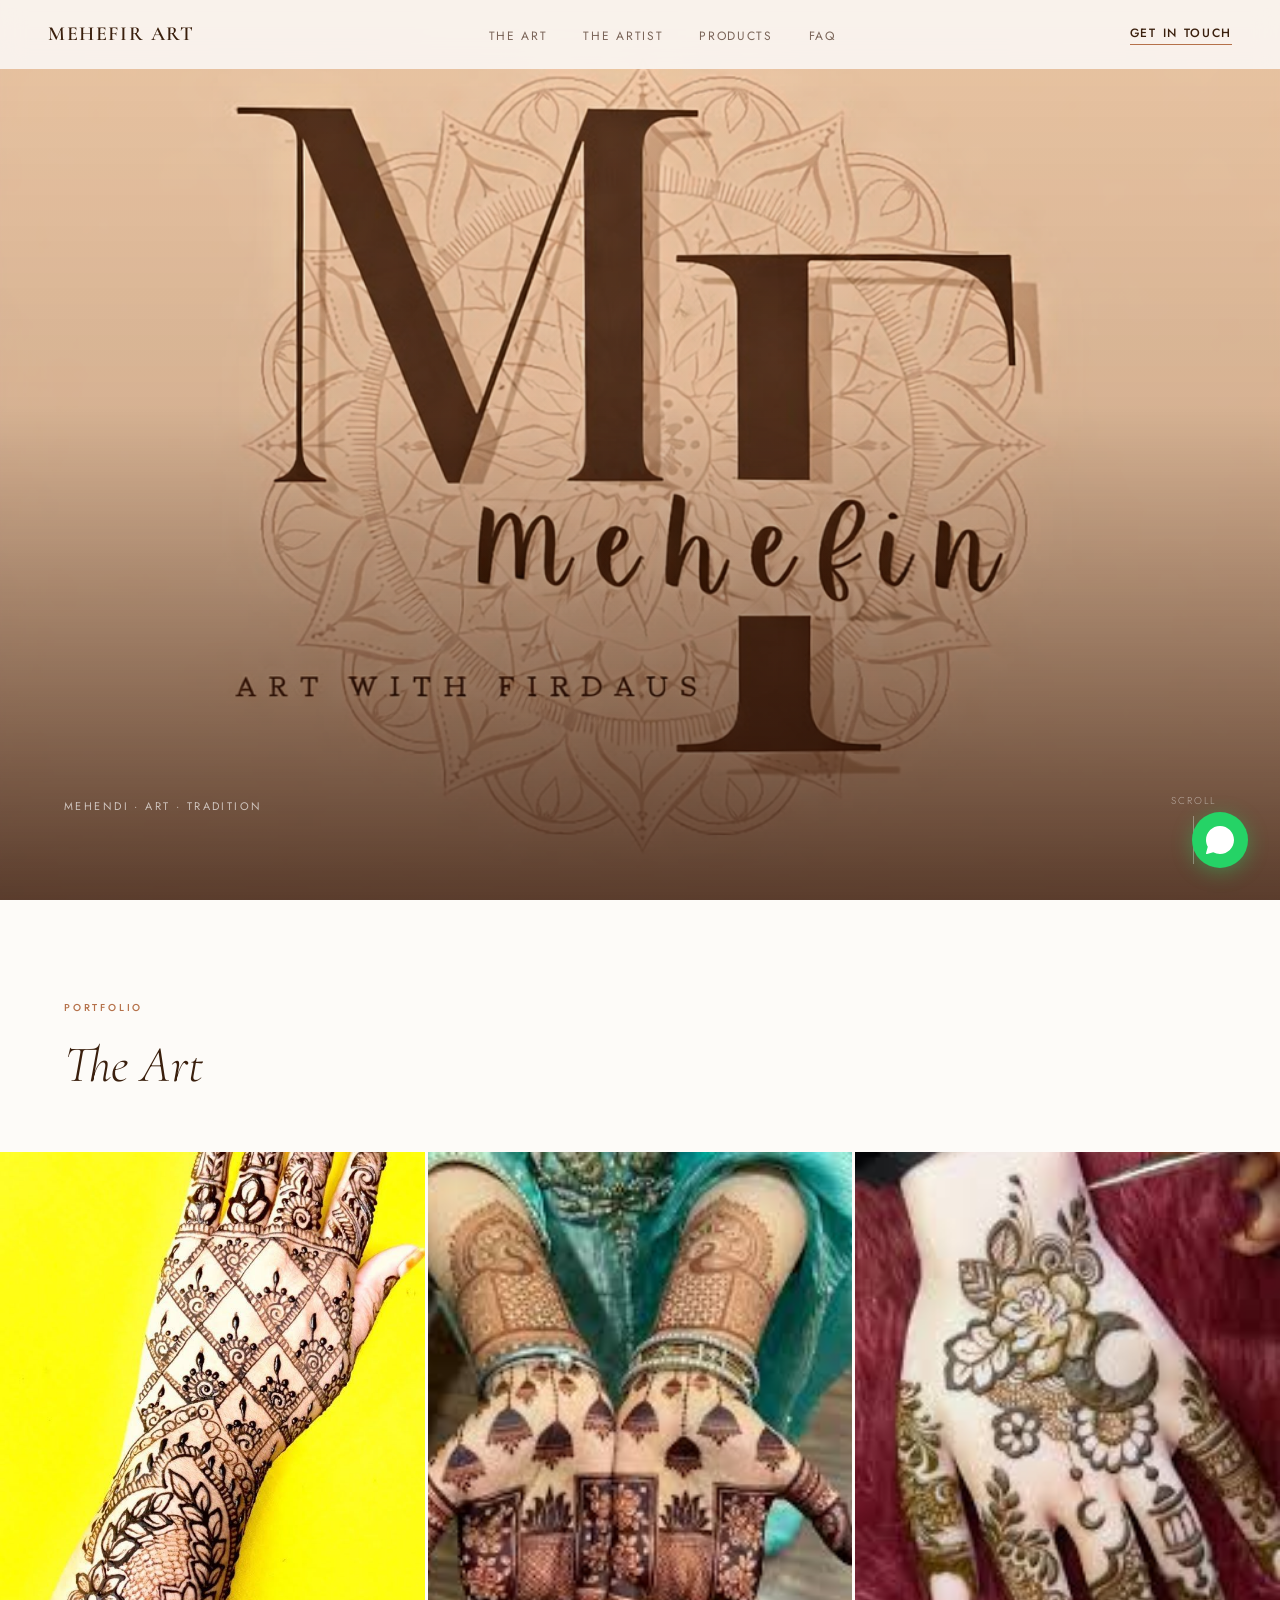
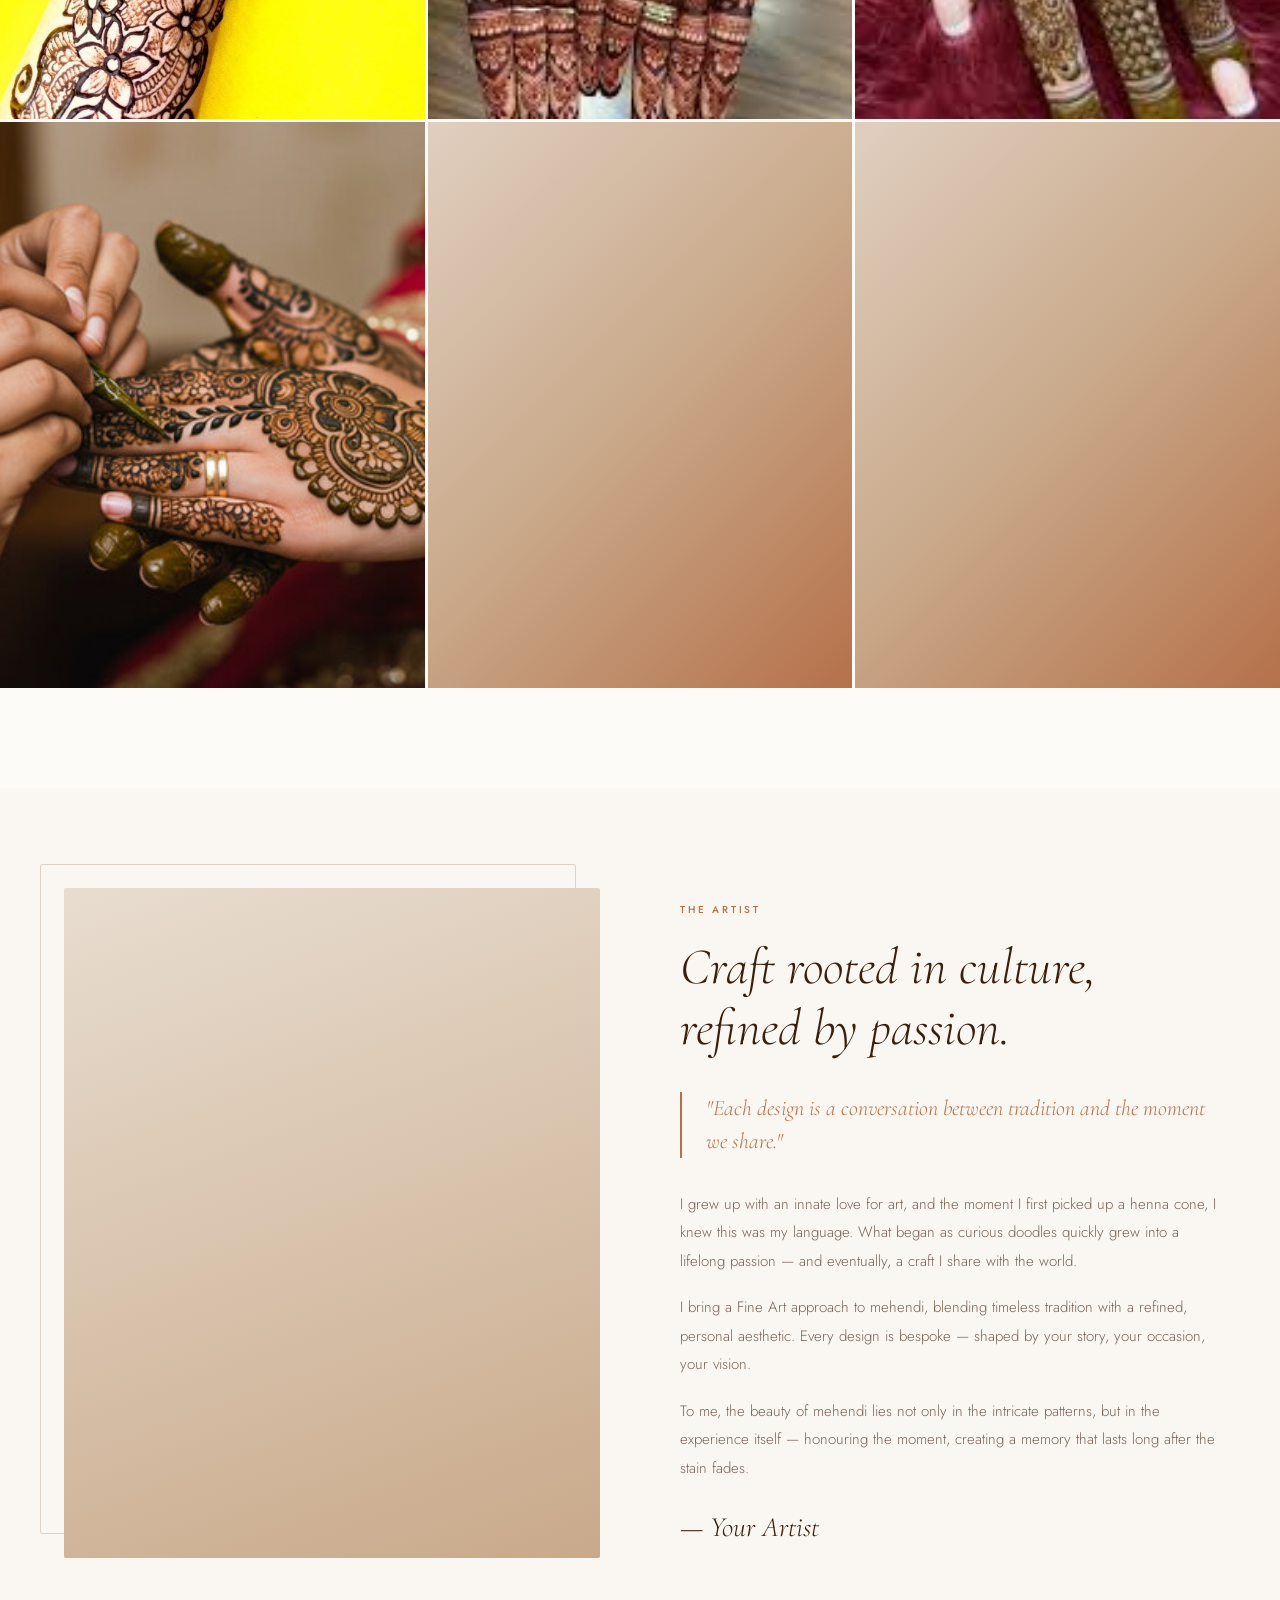
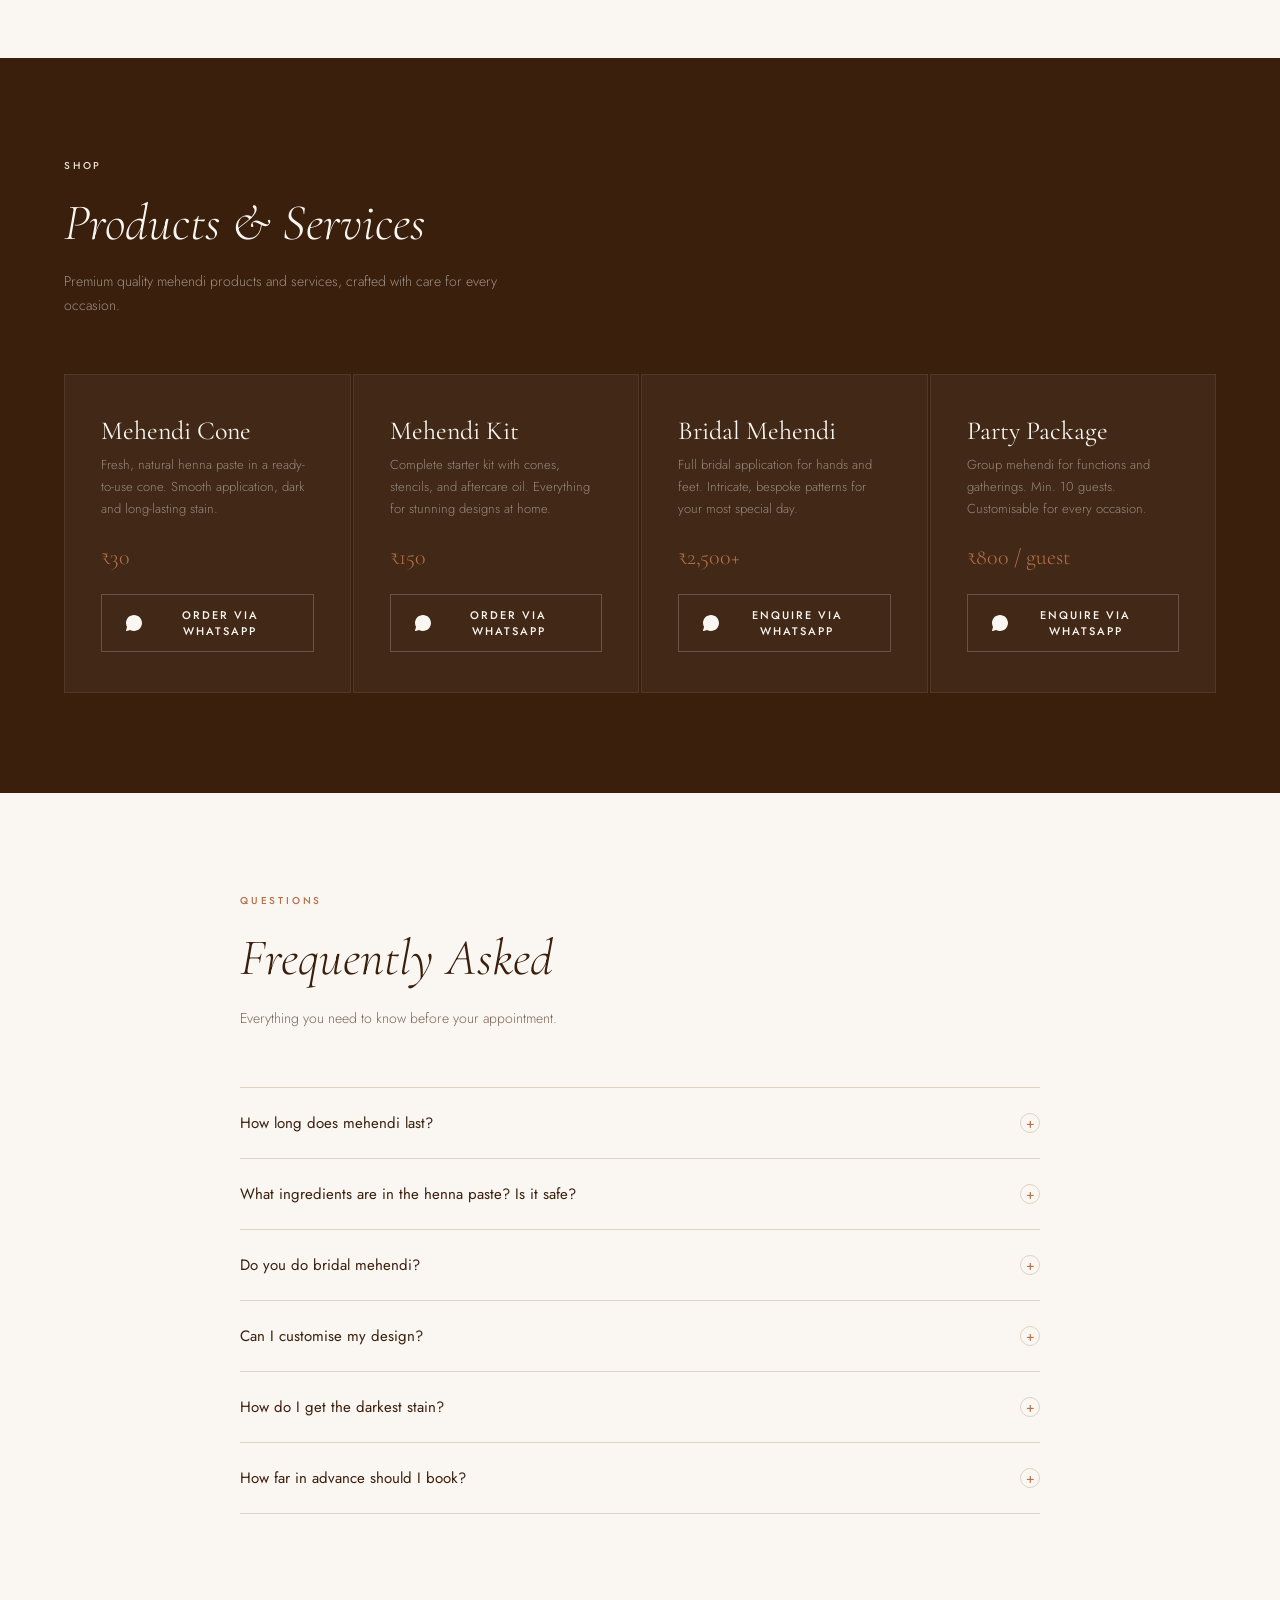
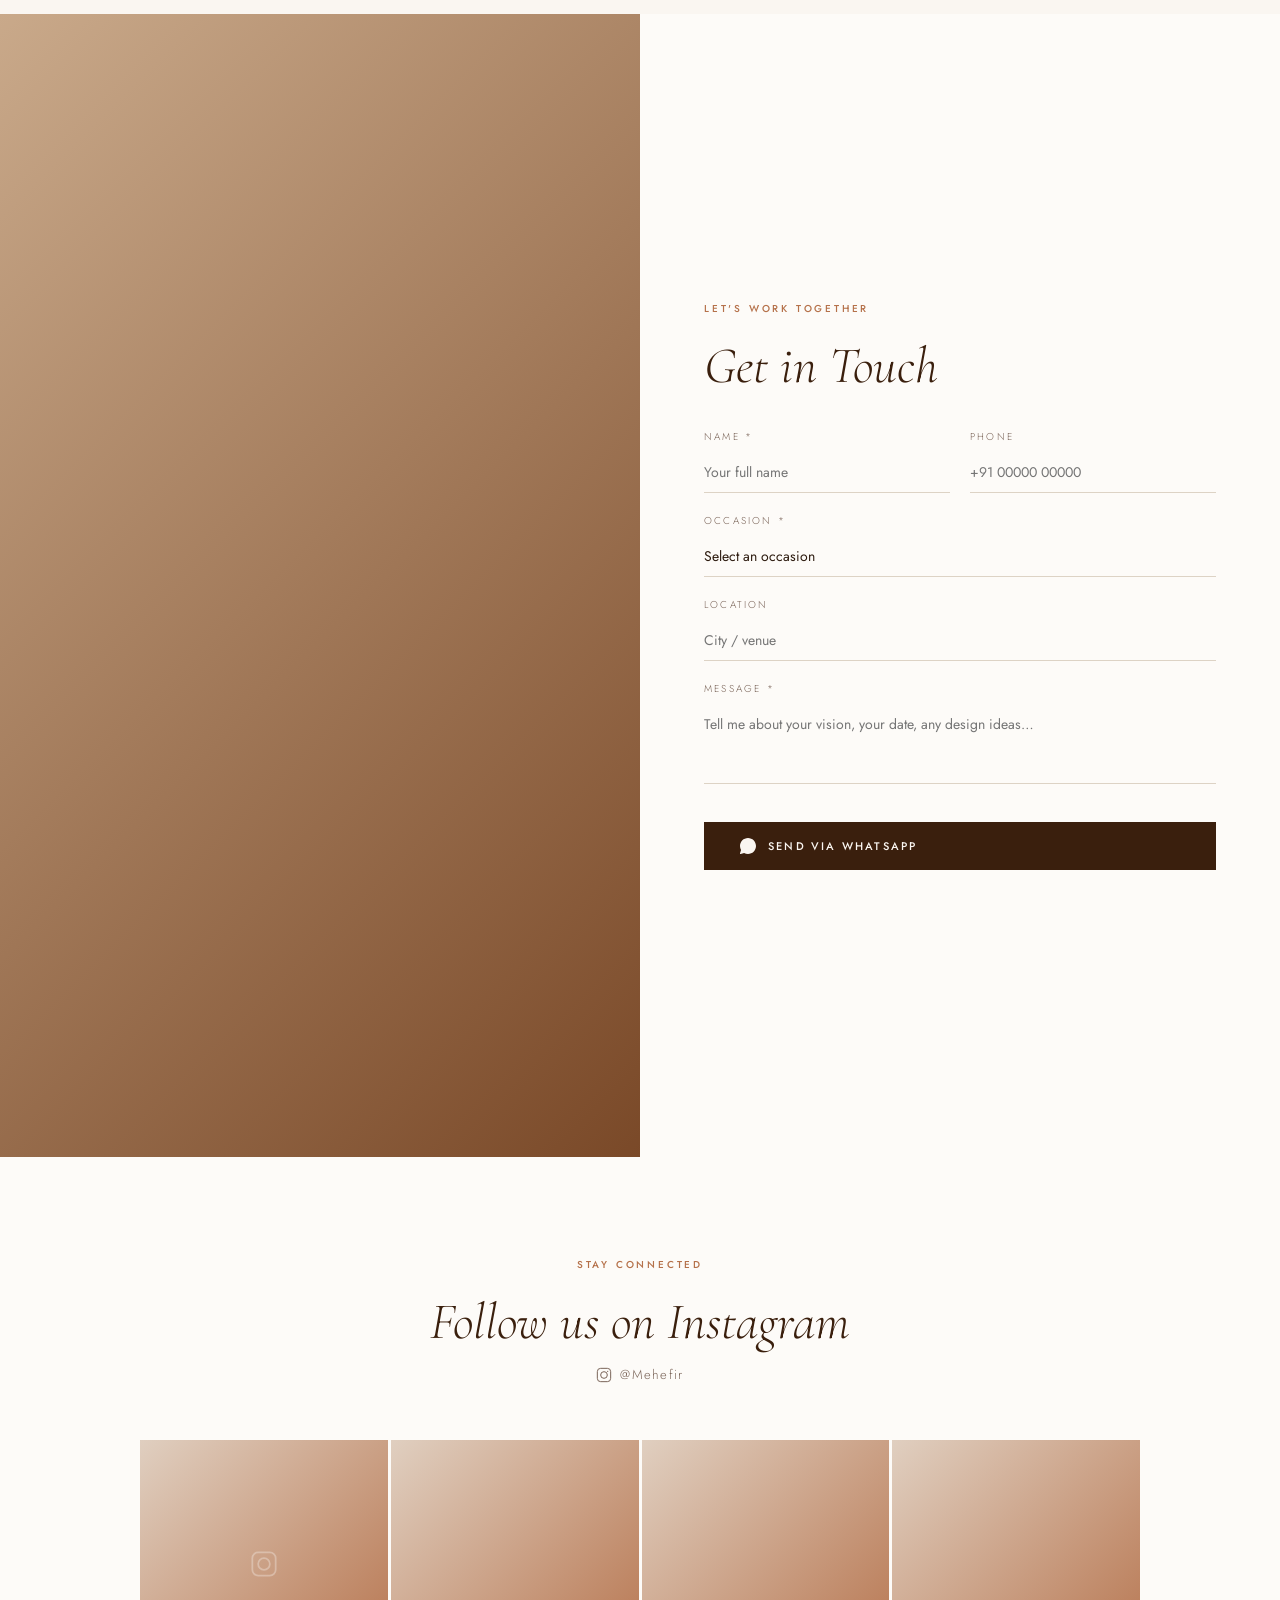
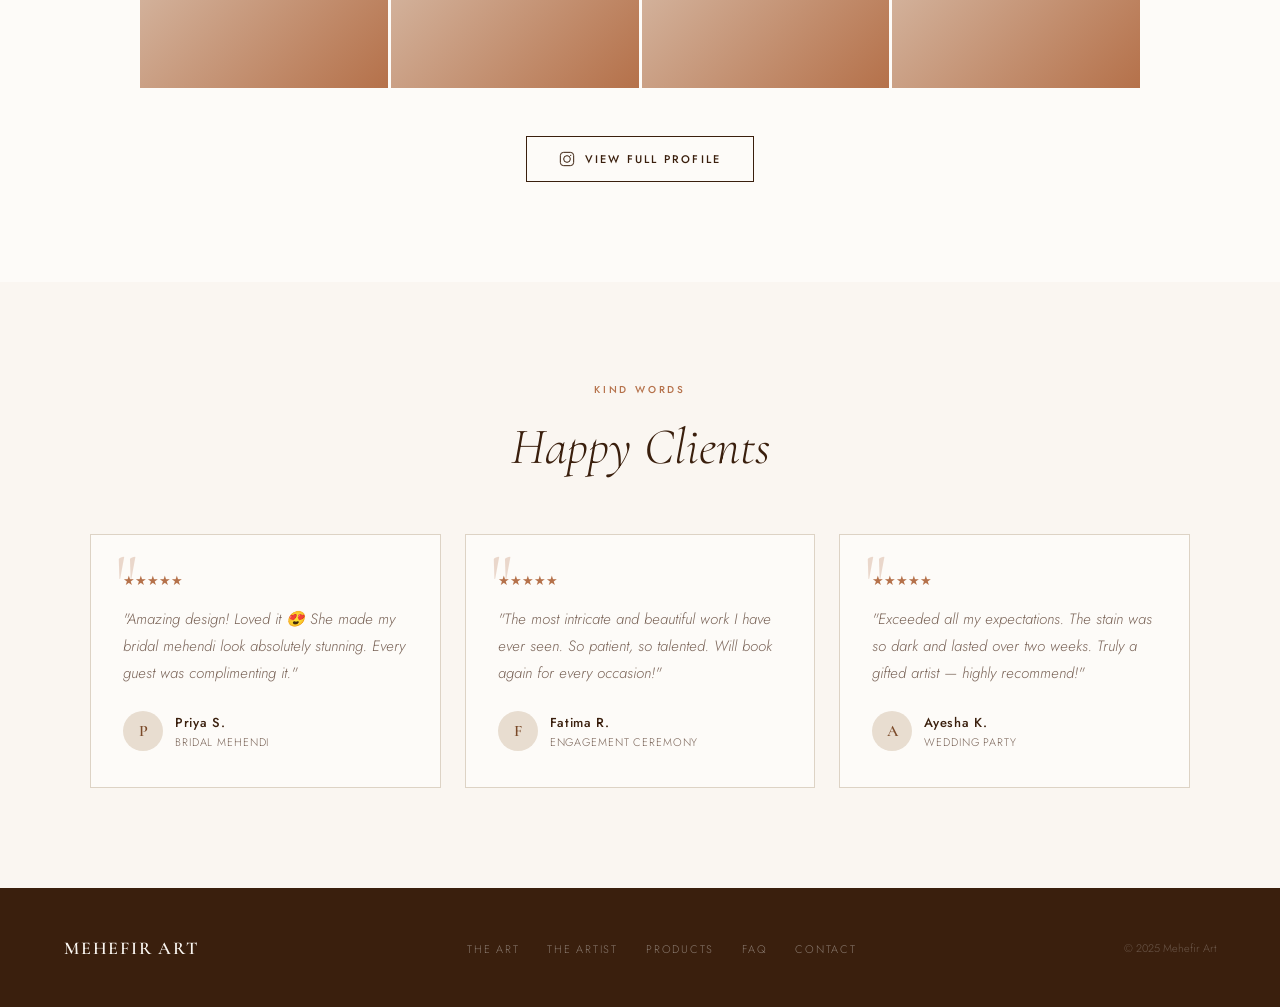
==== index.html @ a5f5c16b "Add files via upload" ====
<!DOCTYPE html>
<html lang="en">
<head>
<meta charset="UTF-8">
<meta name="viewport" content="width=device-width, initial-scale=1.0">
<title>Mehefir Art</title>

<link href="https://fonts.googleapis.com/css2?family=Cormorant+Garamond:ital,wght@0,300;0,400;0,600;1,300;1,400&family=Jost:wght@300;400;500&display=swap" rel="stylesheet">

<style>
:root {
  --cream: #faf6f1;
  --warm-white: #fdfbf8;
  --sand: #e8ddd0;
  --terracotta: #b5714a;
  --deep-brown: #3a1f0d;
  --mid-brown: #7a4928;
  --text: #2c1a0e;
  --text-light: #7a6458;
  --border: #ddd3c5;
}

* { margin: 0; padding: 0; box-sizing: border-box; }
html { scroll-behavior: smooth; }

body {
  font-family: 'Jost', sans-serif;
  background: var(--cream);
  color: var(--text);
  font-weight: 300;
}

/* ── NAV ── */
nav {
  position: fixed;
  top: 0; left: 0; right: 0;
  z-index: 100;
  display: flex;
  align-items: center;
  justify-content: space-between;
  padding: 22px 48px;
  background: rgba(250,246,241,0.92);
  backdrop-filter: blur(12px);
  border-bottom: 1px solid transparent;
  transition: border-color 0.3s, padding 0.3s;
}
nav.scrolled { border-bottom-color: var(--border); padding: 16px 48px; }

.nav-logo {
  font-family: 'Cormorant Garamond', serif;
  font-size: 20px; font-weight: 600;
  letter-spacing: 0.08em; text-transform: uppercase;
  color: var(--deep-brown); text-decoration: none;
}

.nav-links { display: flex; gap: 36px; list-style: none; }
.nav-links a {
  font-size: 12px; font-weight: 400; letter-spacing: 0.14em;
  text-transform: uppercase; color: var(--text-light);
  text-decoration: none; transition: color 0.2s;
}
.nav-links a:hover { color: var(--terracotta); }

.nav-cta {
  font-size: 12px; font-weight: 500; letter-spacing: 0.14em;
  text-transform: uppercase; color: var(--deep-brown);
  text-decoration: none; border-bottom: 1px solid var(--terracotta);
  padding-bottom: 2px; transition: color 0.2s;
}
.nav-cta:hover { color: var(--terracotta); }

.hamburger {
  display: none; flex-direction: column; gap: 5px;
  cursor: pointer; background: none; border: none;
}
.hamburger span { width: 22px; height: 1px; background: var(--deep-brown); display: block; }

/* ── HERO ── */
.hero {
  height: 100vh; position: relative;
  display: flex; align-items: flex-end; overflow: hidden;
}
.hero-image {
  position: absolute; inset: 0;
  background: url('logo.png') center/cover no-repeat;
  transform: scale(1.05);
  animation: heroZoom 8s ease forwards;
}
@keyframes heroZoom {
  from { transform: scale(1.05); }
  to   { transform: scale(1); }
}
.hero-overlay {
  position: absolute; inset: 0;
  background: linear-gradient(to top, rgba(42,15,5,0.75) 0%, rgba(42,15,5,0.1) 55%, transparent 100%);
}
.hero-content {
  position: relative; z-index: 2;
  padding: 0 64px 72px;
  animation: fadeUp 1.2s 0.4s both;
}
@keyframes fadeUp {
  from { opacity: 0; transform: translateY(28px); }
  to   { opacity: 1; transform: translateY(0); }
}
.hero-content p {
  font-size: 11px; font-weight: 400; letter-spacing: 0.22em;
  text-transform: uppercase; color: rgba(255,255,255,0.65); margin-bottom: 14px;
}
.hero-content h1 {
  font-family: 'Cormorant Garamond', serif;
  font-size: clamp(42px, 6vw, 76px); font-weight: 300; font-style: italic;
  color: #fff; line-height: 1.1; max-width: 640px;
}
.hero-scroll {
  position: absolute; bottom: 36px; right: 64px; z-index: 2;
  display: flex; flex-direction: column; align-items: center; gap: 8px;
  color: rgba(255,255,255,0.5); font-size: 10px; letter-spacing: 0.2em; text-transform: uppercase;
}
.hero-scroll::after {
  content: ''; width: 1px; height: 48px;
  background: rgba(255,255,255,0.35);
  animation: scrollLine 2s ease-in-out infinite;
}
@keyframes scrollLine {
  0%,100% { opacity: 0.35; } 50% { opacity: 0.8; }
}

/* ── SECTION ── */
.section { padding: 100px 64px; }

.section-label {
  font-size: 10px; font-weight: 500; letter-spacing: 0.28em;
  text-transform: uppercase; color: var(--terracotta);
  display: block; margin-bottom: 20px;
}
.section-title {
  font-family: 'Cormorant Garamond', serif;
  font-size: clamp(32px, 4vw, 54px); font-weight: 300; font-style: italic;
  color: var(--deep-brown); line-height: 1.2;
}

/* ── GALLERY ── */
.gallery-section { background: var(--warm-white); padding: 100px 0; overflow: hidden; }
.gallery-header  { padding: 0 64px; margin-bottom: 56px; }

.gallery-grid {
  display: grid;
  grid-template-columns: repeat(3, 1fr);
  gap: 3px;
}
.gallery-item {
  overflow: hidden;
  aspect-ratio: 3/4;
  background: var(--sand);
  cursor: pointer;
}
.gallery-item img {
  width: 100%; height: 100%; object-fit: cover;
  transition: transform 0.7s ease; display: block;
}
.gallery-item:hover img { transform: scale(1.05); }

/* Placeholder */
.gallery-item .ph {
  width: 100%; height: 100%;
  background: linear-gradient(135deg, #e0cfc0 0%, #c9a98a 50%, #b5714a 100%);
  display: flex; align-items: center; justify-content: center;
}

/* ── ABOUT ── */
.about-wrap {
  display: grid; grid-template-columns: 1fr 1fr;
  gap: 80px; align-items: center;
  max-width: 1200px; margin: 0 auto;
}
.about-img { position: relative; }
.about-img::before {
  content: ''; position: absolute;
  top: -24px; left: -24px; right: 24px; bottom: 24px;
  border: 1px solid var(--border); border-radius: 2px;
}
.about-img img {
  width: 100%; aspect-ratio: 4/5; object-fit: cover;
  border-radius: 2px; display: block; position: relative; z-index: 1;
}
.about-img .ph-about {
  width: 100%; aspect-ratio: 4/5;
  background: linear-gradient(160deg, #e8ddd0 0%, #c9a98a 100%);
  border-radius: 2px; position: relative; z-index: 1;
}
.about-text blockquote {
  font-family: 'Cormorant Garamond', serif;
  font-size: 22px; font-weight: 300; font-style: italic;
  color: var(--terracotta); border-left: 2px solid var(--terracotta);
  padding-left: 24px; margin: 32px 0; line-height: 1.5;
}
.about-text p { font-size: 15px; line-height: 1.9; color: var(--text-light); margin-bottom: 18px; }
.about-sig { font-family: 'Cormorant Garamond', serif; font-size: 28px; font-style: italic; color: var(--deep-brown); margin-top: 28px; }

/* ── PRODUCTS ── */
.products-section { background: var(--deep-brown); padding: 100px 64px; }
.products-section .section-label { color: var(--sand); }
.products-intro { font-size: 14px; color: rgba(255,255,255,0.5); max-width: 480px; margin-top: 16px; line-height: 1.7; }

.products-grid {
  display: grid; grid-template-columns: repeat(auto-fit, minmax(240px, 1fr));
  gap: 2px; margin-top: 56px;
}
.product-card {
  background: rgba(255,255,255,0.04); border: 1px solid rgba(255,255,255,0.08);
  padding: 40px 36px; transition: background 0.3s;
}
.product-card:hover { background: rgba(255,255,255,0.09); }
.product-card h3 { font-family: 'Cormorant Garamond', serif; font-size: 26px; font-weight: 400; color: var(--cream); margin-bottom: 8px; }
.product-card .desc { font-size: 13px; color: rgba(255,255,255,0.45); line-height: 1.7; margin-bottom: 24px; }
.product-price { font-size: 22px; font-family: 'Cormorant Garamond', serif; color: var(--terracotta); margin-bottom: 24px; }

.btn-order {
  display: inline-flex; align-items: center; gap: 10px;
  background: none; border: 1px solid rgba(255,255,255,0.2);
  color: var(--cream); padding: 12px 24px;
  font-family: 'Jost', sans-serif; font-size: 11px; font-weight: 500;
  letter-spacing: 0.18em; text-transform: uppercase;
  cursor: pointer; transition: background 0.25s, border-color 0.25s;
}
.btn-order svg { width: 16px; flex-shrink: 0; }
.btn-order:hover { background: var(--terracotta); border-color: var(--terracotta); }

/* ── FAQ ── */
.faq-inner { max-width: 800px; margin: 0 auto; }
.faq-list  { margin-top: 56px; border-top: 1px solid var(--border); }
.faq-item  { border-bottom: 1px solid var(--border); }
.faq-question {
  width: 100%; background: none; border: none;
  display: flex; align-items: center; justify-content: space-between;
  padding: 24px 0; font-family: 'Jost', sans-serif; font-size: 15px;
  font-weight: 400; color: var(--deep-brown); cursor: pointer; text-align: left; gap: 16px;
}
.faq-icon {
  width: 20px; height: 20px; flex-shrink: 0;
  border: 1px solid var(--border); border-radius: 50%;
  display: flex; align-items: center; justify-content: center;
  font-size: 14px; color: var(--terracotta); transition: transform 0.3s, background 0.3s;
}
.faq-item.open .faq-icon { transform: rotate(45deg); background: var(--terracotta); border-color: var(--terracotta); color: white; }
.faq-answer { max-height: 0; overflow: hidden; transition: max-height 0.4s ease; }
.faq-answer p { font-size: 14px; line-height: 1.9; color: var(--text-light); padding-bottom: 24px; }

/* ── CONTACT ── */
.contact-section { display: grid; grid-template-columns: 1fr 1fr; min-height: 640px; }
.contact-img { position: relative; min-height: 400px; overflow: hidden; }
.contact-img img { width: 100%; height: 100%; object-fit: cover; display: block; }
.contact-img .ph-contact { position: absolute; inset: 0; background: linear-gradient(135deg, #c9a98a, #7a4928); }

.contact-form-wrap {
  background: var(--warm-white); padding: 80px 64px;
  display: flex; flex-direction: column; justify-content: center;
}

.form-group { margin-bottom: 20px; }
.form-group label { display: block; font-size: 10px; letter-spacing: 0.22em; text-transform: uppercase; color: var(--text-light); margin-bottom: 8px; }
.form-group input,
.form-group textarea,
.form-group select {
  width: 100%; background: none; border: none;
  border-bottom: 1px solid var(--border); padding: 10px 0;
  font-family: 'Jost', sans-serif; font-size: 14px; color: var(--text);
  outline: none; transition: border-color 0.2s; appearance: none;
}
.form-group input:focus,
.form-group textarea:focus,
.form-group select:focus { border-bottom-color: var(--terracotta); }
.form-group textarea { resize: none; height: 80px; }
.form-row { display: grid; grid-template-columns: 1fr 1fr; gap: 20px; }

.btn-send {
  display: inline-flex; align-items: center; gap: 12px;
  background: var(--deep-brown); color: var(--cream); border: none;
  padding: 16px 36px; font-family: 'Jost', sans-serif;
  font-size: 11px; font-weight: 500; letter-spacing: 0.2em; text-transform: uppercase;
  cursor: pointer; margin-top: 12px; transition: background 0.25s;
}
.btn-send:hover { background: var(--terracotta); }
.btn-send svg { width: 16px; }

/* ── FOOTER ── */
footer {
  background: var(--deep-brown); padding: 48px 64px;
  display: flex; align-items: center; justify-content: space-between;
}
.footer-logo { font-family: 'Cormorant Garamond', serif; font-size: 18px; font-weight: 600; letter-spacing: 0.1em; text-transform: uppercase; color: var(--cream); }
.footer-links { display: flex; gap: 28px; list-style: none; }
.footer-links a { font-size: 11px; letter-spacing: 0.16em; text-transform: uppercase; color: rgba(255,255,255,0.4); text-decoration: none; transition: color 0.2s; }
.footer-links a:hover { color: var(--sand); }
.footer-copy { font-size: 11px; color: rgba(255,255,255,0.25); }

/* ── RESPONSIVE ── */
@media (max-width: 900px) {
  nav { padding: 18px 24px; }
  nav.scrolled { padding: 14px 24px; }
  .nav-links, .nav-cta { display: none; }
  .hamburger { display: flex; }

  .section { padding: 72px 24px; }
  .hero-content { padding: 0 24px 56px; }
  .hero-scroll { right: 24px; }

  .gallery-header { padding: 0 24px; }
  .gallery-grid { grid-template-columns: 1fr 1fr; }

  .about-wrap { grid-template-columns: 1fr; gap: 40px; }
  .about-img::before { display: none; }

  .products-section { padding: 72px 24px; }
  .products-grid { grid-template-columns: 1fr; gap: 12px; }

  .contact-section { grid-template-columns: 1fr; }
  .contact-img { min-height: 300px; }
  .contact-form-wrap { padding: 56px 24px; }
  .form-row { grid-template-columns: 1fr; }

  footer { flex-direction: column; gap: 24px; padding: 40px 24px; text-align: center; }
  .footer-links { flex-wrap: wrap; justify-content: center; }

  .instagram-grid { grid-template-columns: repeat(2, 1fr); }
  .testimonials-grid { grid-template-columns: 1fr; }
}

/* ── INSTAGRAM ── */
.instagram-section {
  padding: 100px 64px;
  background: var(--warm-white);
  text-align: center;
}
.instagram-section .section-title { margin-bottom: 12px; }
.instagram-handle {
  display: inline-flex; align-items: center; gap: 8px;
  font-size: 13px; letter-spacing: 0.1em; color: var(--text-light);
  text-decoration: none; margin-bottom: 56px;
  transition: color 0.2s;
}
.instagram-handle:hover { color: var(--terracotta); }
.instagram-handle svg { width: 16px; }

.instagram-grid {
  display: grid;
  grid-template-columns: repeat(4, 1fr);
  gap: 3px;
  max-width: 1000px;
  margin: 0 auto 48px;
}
.instagram-item {
  aspect-ratio: 1/1;
  background: var(--sand);
  overflow: hidden;
  position: relative;
}
.instagram-item .ph-insta {
  width: 100%; height: 100%;
  background: linear-gradient(135deg, #e0cfc0, #b5714a);
  display: flex; align-items: center; justify-content: center;
}
.instagram-item .ph-insta svg { width: 28px; opacity: 0.3; }
.instagram-item img {
  width: 100%; height: 100%; object-fit: cover; display: block;
  transition: transform 0.5s ease;
}
.instagram-item:hover img { transform: scale(1.06); }
.instagram-item .insta-overlay {
  position: absolute; inset: 0;
  background: rgba(42,15,5,0.45);
  display: flex; align-items: center; justify-content: center;
  opacity: 0; transition: opacity 0.3s;
}
.instagram-item:hover .insta-overlay { opacity: 1; }
.instagram-item .insta-overlay svg { width: 28px; color: white; }

.btn-instagram {
  display: inline-flex; align-items: center; gap: 10px;
  border: 1px solid var(--deep-brown); color: var(--deep-brown);
  padding: 14px 32px; background: none;
  font-family: 'Jost', sans-serif; font-size: 11px; font-weight: 500;
  letter-spacing: 0.2em; text-transform: uppercase;
  text-decoration: none; transition: background 0.25s, color 0.25s;
  cursor: pointer;
}
.btn-instagram:hover { background: var(--deep-brown); color: var(--cream); }
.btn-instagram svg { width: 16px; }

/* ── TESTIMONIALS ── */
.testimonials-section {
  padding: 100px 64px;
  background: var(--cream);
  text-align: center;
}
.testimonials-grid {
  display: grid;
  grid-template-columns: repeat(3, 1fr);
  gap: 24px;
  max-width: 1100px;
  margin: 56px auto 0;
  text-align: left;
}
.testimonial-card {
  background: var(--warm-white);
  border: 1px solid var(--border);
  padding: 36px 32px;
  position: relative;
}
.testimonial-card::before {
  content: '"';
  font-family: 'Cormorant Garamond', serif;
  font-size: 80px; font-weight: 300;
  color: var(--terracotta); opacity: 0.25;
  position: absolute; top: 8px; left: 24px;
  line-height: 1;
}
.testimonial-stars {
  display: flex; gap: 4px; margin-bottom: 16px;
  color: var(--terracotta); font-size: 13px;
}
.testimonial-card p {
  font-size: 15px; line-height: 1.8;
  color: var(--text-light); margin-bottom: 24px;
  font-style: italic;
}
.testimonial-author {
  display: flex; align-items: center; gap: 12px;
}
.author-avatar {
  width: 40px; height: 40px; border-radius: 50%;
  background: var(--sand); overflow: hidden; flex-shrink: 0;
  display: flex; align-items: center; justify-content: center;
  font-family: 'Cormorant Garamond', serif;
  font-size: 16px; color: var(--mid-brown); font-weight: 600;
}
.author-name {
  font-size: 13px; font-weight: 500; color: var(--deep-brown);
  letter-spacing: 0.05em;
}
.author-event {
  font-size: 11px; color: var(--text-light);
  letter-spacing: 0.08em; text-transform: uppercase; margin-top: 2px;
}

/* ── WHATSAPP FLOAT ── */
.whatsapp-float {
  position: fixed;
  bottom: 32px; right: 32px;
  z-index: 999;
  width: 56px; height: 56px;
  background: #25D366;
  border-radius: 50%;
  display: flex; align-items: center; justify-content: center;
  box-shadow: 0 4px 20px rgba(37,211,102,0.4);
  text-decoration: none;
  transition: transform 0.25s, box-shadow 0.25s;
  animation: waPulse 2.5s ease-in-out infinite;
}
.whatsapp-float:hover {
  transform: scale(1.1);
  box-shadow: 0 6px 28px rgba(37,211,102,0.55);
}
.whatsapp-float svg { width: 28px; color: white; }
@keyframes waPulse {
  0%,100% { box-shadow: 0 4px 20px rgba(37,211,102,0.4); }
  50%      { box-shadow: 0 4px 32px rgba(37,211,102,0.65); }
}
</style>
</head>
<body>

<!-- NAV -->
<nav id="mainNav">
  <a href="#" class="nav-logo">Mehefir Art</a>
  <ul class="nav-links">
    <li><a href="#gallery">The Art</a></li>
    <li><a href="#about">The Artist</a></li>
    <li><a href="#products">Products</a></li>
    <li><a href="#faq">FAQ</a></li>
  </ul>
  <a href="#contact" class="nav-cta">Get in Touch</a>
  <button class="hamburger" onclick="toggleMenu()" aria-label="Menu">
    <span></span><span></span><span></span>
  </button>
</nav>

<!-- HERO -->
<section class="hero">
  <div class="hero-image"></div>
  <div class="hero-overlay"></div>
  <div class="hero-content">
    <p>Mehendi · Art · Tradition</p>
  </div>
  <div class="hero-scroll">Scroll</div>
</section>

<!-- GALLERY -->
<section id="gallery" class="gallery-section">
  <div class="gallery-header">
    <span class="section-label">Portfolio</span>
    <h2 class="section-title">The Art</h2>
  </div>
  <div class="gallery-grid">
    <div class="gallery-item"><img src="mehendi1.jpg" alt="Mehendi 1" onerror="this.outerHTML='<div class=ph></div>'"></div>
    <div class="gallery-item"><img src="mehendi2.jpg" alt="Mehendi 2" onerror="this.outerHTML='<div class=ph></div>'"></div>
    <div class="gallery-item"><img src="mehendi3.jpg" alt="Mehendi 3" onerror="this.outerHTML='<div class=ph></div>'"></div>
    <div class="gallery-item"><img src="mehendi4.jpg" alt="Mehendi 4" onerror="this.outerHTML='<div class=ph></div>'"></div>
    <div class="gallery-item"><img src="mehendi5.jpg" alt="Mehendi 5" onerror="this.outerHTML='<div class=ph></div>'"></div>
    <div class="gallery-item"><img src="mehendi6.jpg" alt="Mehendi 6" onerror="this.outerHTML='<div class=ph></div>'"></div>
  </div>
</section>

<!-- ABOUT -->
<section id="about" class="section">
  <div class="about-wrap">
    <div class="about-img">
      <img src="artist.jpg" alt="The Artist" onerror="this.style.display='none';this.nextElementSibling.style.display='block'">
      <div class="ph-about" style="display:none"></div>
    </div>
    <div class="about-text">
      <span class="section-label">The Artist</span>
      <h2 class="section-title">Craft rooted in culture,<br>refined by passion.</h2>
      <blockquote>"Each design is a conversation between tradition and the moment we share."</blockquote>
      <p>I grew up with an innate love for art, and the moment I first picked up a henna cone, I knew this was my language. What began as curious doodles quickly grew into a lifelong passion — and eventually, a craft I share with the world.</p>
      <p>I bring a Fine Art approach to mehendi, blending timeless tradition with a refined, personal aesthetic. Every design is bespoke — shaped by your story, your occasion, your vision.</p>
      <p>To me, the beauty of mehendi lies not only in the intricate patterns, but in the experience itself — honouring the moment, creating a memory that lasts long after the stain fades.</p>
      <div class="about-sig">— Your Artist</div>
    </div>
  </div>
</section>

<!-- PRODUCTS -->
<section id="products" class="products-section">
  <span class="section-label">Shop</span>
  <h2 class="section-title" style="color:var(--cream)">Products &amp; Services</h2>
  <p class="products-intro">Premium quality mehendi products and services, crafted with care for every occasion.</p>

  <div class="products-grid">
    <div class="product-card">
      <h3>Mehendi Cone</h3>
      <p class="desc">Fresh, natural henna paste in a ready-to-use cone. Smooth application, dark and long-lasting stain.</p>
      <div class="product-price">₹30</div>
      <button class="btn-order" onclick="order('Mehendi Cone – ₹30')">
        <svg viewBox="0 0 24 24" fill="currentColor"><path d="M17.472 14.382c-.297-.149-1.758-.867-2.03-.967-.273-.099-.471-.148-.67.15-.197.297-.767.966-.94 1.164-.173.199-.347.223-.644.075-.297-.15-1.255-.463-2.39-1.475-.883-.788-1.48-1.761-1.653-2.059-.173-.297-.018-.458.13-.606.134-.133.298-.347.446-.52.149-.174.198-.298.298-.497.099-.198.05-.371-.025-.52-.075-.149-.669-1.612-.916-2.207-.242-.579-.487-.5-.669-.51-.173-.008-.371-.01-.57-.01-.198 0-.52.074-.792.372-.272.297-1.04 1.016-1.04 2.479 0 1.462 1.065 2.875 1.213 3.074.149.198 2.096 3.2 5.077 4.487.709.306 1.262.489 1.694.625.712.227 1.36.195 1.871.118.571-.085 1.758-.719 2.006-1.413.248-.694.248-1.289.173-1.413-.074-.124-.272-.198-.57-.347z"/><path d="M12 0C5.373 0 0 5.373 0 12c0 2.127.559 4.117 1.532 5.852L.057 23.057a.75.75 0 00.916.916l5.205-1.475A11.944 11.944 0 0012 24c6.627 0 12-5.373 12-12S18.627 0 12 0z"/></svg>
        Order via WhatsApp
      </button>
    </div>
    <div class="product-card">
      <h3>Mehendi Kit</h3>
      <p class="desc">Complete starter kit with cones, stencils, and aftercare oil. Everything for stunning designs at home.</p>
      <div class="product-price">₹150</div>
      <button class="btn-order" onclick="order('Mehendi Kit – ₹150')">
        <svg viewBox="0 0 24 24" fill="currentColor"><path d="M17.472 14.382c-.297-.149-1.758-.867-2.03-.967-.273-.099-.471-.148-.67.15-.197.297-.767.966-.94 1.164-.173.199-.347.223-.644.075-.297-.15-1.255-.463-2.39-1.475-.883-.788-1.48-1.761-1.653-2.059-.173-.297-.018-.458.13-.606.134-.133.298-.347.446-.52.149-.174.198-.298.298-.497.099-.198.05-.371-.025-.52-.075-.149-.669-1.612-.916-2.207-.242-.579-.487-.5-.669-.51-.173-.008-.371-.01-.57-.01-.198 0-.52.074-.792.372-.272.297-1.04 1.016-1.04 2.479 0 1.462 1.065 2.875 1.213 3.074.149.198 2.096 3.2 5.077 4.487.709.306 1.262.489 1.694.625.712.227 1.36.195 1.871.118.571-.085 1.758-.719 2.006-1.413.248-.694.248-1.289.173-1.413-.074-.124-.272-.198-.57-.347z"/><path d="M12 0C5.373 0 0 5.373 0 12c0 2.127.559 4.117 1.532 5.852L.057 23.057a.75.75 0 00.916.916l5.205-1.475A11.944 11.944 0 0012 24c6.627 0 12-5.373 12-12S18.627 0 12 0z"/></svg>
        Order via WhatsApp
      </button>
    </div>
    <div class="product-card">
      <h3>Bridal Mehendi</h3>
      <p class="desc">Full bridal application for hands and feet. Intricate, bespoke patterns for your most special day.</p>
      <div class="product-price">₹2,500+</div>
      <button class="btn-order" onclick="order('Bridal Mehendi Service')">
        <svg viewBox="0 0 24 24" fill="currentColor"><path d="M17.472 14.382c-.297-.149-1.758-.867-2.03-.967-.273-.099-.471-.148-.67.15-.197.297-.767.966-.94 1.164-.173.199-.347.223-.644.075-.297-.15-1.255-.463-2.39-1.475-.883-.788-1.48-1.761-1.653-2.059-.173-.297-.018-.458.13-.606.134-.133.298-.347.446-.52.149-.174.198-.298.298-.497.099-.198.05-.371-.025-.52-.075-.149-.669-1.612-.916-2.207-.242-.579-.487-.5-.669-.51-.173-.008-.371-.01-.57-.01-.198 0-.52.074-.792.372-.272.297-1.04 1.016-1.04 2.479 0 1.462 1.065 2.875 1.213 3.074.149.198 2.096 3.2 5.077 4.487.709.306 1.262.489 1.694.625.712.227 1.36.195 1.871.118.571-.085 1.758-.719 2.006-1.413.248-.694.248-1.289.173-1.413-.074-.124-.272-.198-.57-.347z"/><path d="M12 0C5.373 0 0 5.373 0 12c0 2.127.559 4.117 1.532 5.852L.057 23.057a.75.75 0 00.916.916l5.205-1.475A11.944 11.944 0 0012 24c6.627 0 12-5.373 12-12S18.627 0 12 0z"/></svg>
        Enquire via WhatsApp
      </button>
    </div>
    <div class="product-card">
      <h3>Party Package</h3>
      <p class="desc">Group mehendi for functions and gatherings. Min. 10 guests. Customisable for every occasion.</p>
      <div class="product-price">₹800 / guest</div>
      <button class="btn-order" onclick="order('Party Mehendi Package')">
        <svg viewBox="0 0 24 24" fill="currentColor"><path d="M17.472 14.382c-.297-.149-1.758-.867-2.03-.967-.273-.099-.471-.148-.67.15-.197.297-.767.966-.94 1.164-.173.199-.347.223-.644.075-.297-.15-1.255-.463-2.39-1.475-.883-.788-1.48-1.761-1.653-2.059-.173-.297-.018-.458.13-.606.134-.133.298-.347.446-.52.149-.174.198-.298.298-.497.099-.198.05-.371-.025-.52-.075-.149-.669-1.612-.916-2.207-.242-.579-.487-.5-.669-.51-.173-.008-.371-.01-.57-.01-.198 0-.52.074-.792.372-.272.297-1.04 1.016-1.04 2.479 0 1.462 1.065 2.875 1.213 3.074.149.198 2.096 3.2 5.077 4.487.709.306 1.262.489 1.694.625.712.227 1.36.195 1.871.118.571-.085 1.758-.719 2.006-1.413.248-.694.248-1.289.173-1.413-.074-.124-.272-.198-.57-.347z"/><path d="M12 0C5.373 0 0 5.373 0 12c0 2.127.559 4.117 1.532 5.852L.057 23.057a.75.75 0 00.916.916l5.205-1.475A11.944 11.944 0 0012 24c6.627 0 12-5.373 12-12S18.627 0 12 0z"/></svg>
        Enquire via WhatsApp
      </button>
    </div>
  </div>
</section>

<!-- FAQ -->
<section id="faq" class="section">
  <div class="faq-inner">
    <span class="section-label">Questions</span>
    <h2 class="section-title">Frequently Asked</h2>
    <p style="color:var(--text-light);font-size:14px;margin-top:16px;line-height:1.8">Everything you need to know before your appointment.</p>

    <div class="faq-list">
      <div class="faq-item">
        <button class="faq-question" onclick="toggleFaq(this)">
          How long does mehendi last?
          <span class="faq-icon">+</span>
        </button>
        <div class="faq-answer"><p>Mehendi typically lasts 5–14 days depending on your skin type, placement, and aftercare. Palms stain the darkest and last longest. Feet and arms may fade sooner.</p></div>
      </div>
      <div class="faq-item">
        <button class="faq-question" onclick="toggleFaq(this)">
          What ingredients are in the henna paste? Is it safe?
          <span class="faq-icon">+</span>
        </button>
        <div class="faq-answer"><p>We use 100% natural, organic henna powder mixed with high-quality essential oils such as eucalyptus or lavender. Our paste is completely free from harmful chemicals or PPD. Your skin's safety is our top priority.</p></div>
      </div>
      <div class="faq-item">
        <button class="faq-question" onclick="toggleFaq(this)">
          Do you do bridal mehendi?
          <span class="faq-icon">+</span>
        </button>
        <div class="faq-answer"><p>Yes — bridal mehendi is our speciality! A full application covering hands, arms, and feet takes 3–6 hours. We recommend scheduling 2–3 days before your ceremony so the stain reaches its richest colour by your big day.</p></div>
      </div>
      <div class="faq-item">
        <button class="faq-question" onclick="toggleFaq(this)">
          Can I customise my design?
          <span class="faq-icon">+</span>
        </button>
        <div class="faq-answer"><p>Absolutely. Every design is bespoke. We can incorporate your partner's name, meaningful motifs, or cultural symbols important to your family. Share your ideas and we'll craft something uniquely yours.</p></div>
      </div>
      <div class="faq-item">
        <button class="faq-question" onclick="toggleFaq(this)">
          How do I get the darkest stain?
          <span class="faq-icon">+</span>
        </button>
        <div class="faq-answer"><p>Keep the paste on for at least 6–8 hours (overnight is best). Once removed, avoid washing the area for 24 hours. Apply coconut oil regularly and keep the area warm — heat is the secret to a deep, rich stain.</p></div>
      </div>
      <div class="faq-item">
        <button class="faq-question" onclick="toggleFaq(this)">
          How far in advance should I book?
          <span class="faq-icon">+</span>
        </button>
        <div class="faq-answer"><p>For bridal bookings, we recommend enquiring at least 3–6 months in advance, especially during peak wedding season. For smaller occasions, 2–4 weeks notice is usually sufficient.</p></div>
      </div>
    </div>
  </div>
</section>

<!-- CONTACT -->
<section id="contact" class="contact-section">
  <div class="contact-img">
    <img src="mehendi3.jpg" alt="Mehendi Art" onerror="this.style.display='none'">
    <div class="ph-contact"></div>
  </div>
  <div class="contact-form-wrap">
    <span class="section-label">Let's Work Together</span>
    <h2 class="section-title" style="margin-bottom:32px">Get in Touch</h2>

    <div class="form-row">
      <div class="form-group">
        <label>Name *</label>
        <input type="text" id="c-name" placeholder="Your full name">
      </div>
      <div class="form-group">
        <label>Phone</label>
        <input type="tel" id="c-phone" placeholder="+91 00000 00000">
      </div>
    </div>
    <div class="form-group">
      <label>Occasion *</label>
      <select id="c-occasion">
        <option value="">Select an occasion</option>
        <option>Wedding – Bridal Only</option>
        <option>Wedding – Bridal + Party</option>
        <option>Engagement</option>
        <option>Baby Shower</option>
        <option>Festival / Eid</option>
        <option>Other Special Occasion</option>
      </select>
    </div>
    <div class="form-group">
      <label>Location</label>
      <input type="text" id="c-location" placeholder="City / venue">
    </div>
    <div class="form-group">
      <label>Message *</label>
      <textarea id="c-msg" placeholder="Tell me about your vision, your date, any design ideas…"></textarea>
    </div>

    <button class="btn-send" onclick="sendMsg()">
      <svg viewBox="0 0 24 24" fill="currentColor"><path d="M17.472 14.382c-.297-.149-1.758-.867-2.03-.967-.273-.099-.471-.148-.67.15-.197.297-.767.966-.94 1.164-.173.199-.347.223-.644.075-.297-.15-1.255-.463-2.39-1.475-.883-.788-1.48-1.761-1.653-2.059-.173-.297-.018-.458.13-.606.134-.133.298-.347.446-.52.149-.174.198-.298.298-.497.099-.198.05-.371-.025-.52-.075-.149-.669-1.612-.916-2.207-.242-.579-.487-.5-.669-.51-.173-.008-.371-.01-.57-.01-.198 0-.52.074-.792.372-.272.297-1.04 1.016-1.04 2.479 0 1.462 1.065 2.875 1.213 3.074.149.198 2.096 3.2 5.077 4.487.709.306 1.262.489 1.694.625.712.227 1.36.195 1.871.118.571-.085 1.758-.719 2.006-1.413.248-.694.248-1.289.173-1.413-.074-.124-.272-.198-.57-.347z"/><path d="M12 0C5.373 0 0 5.373 0 12c0 2.127.559 4.117 1.532 5.852L.057 23.057a.75.75 0 00.916.916l5.205-1.475A11.944 11.944 0 0012 24c6.627 0 12-5.373 12-12S18.627 0 12 0z"/></svg>
      Send via WhatsApp
    </button>
  </div>
</section>

<!-- INSTAGRAM -->
<section id="instagram" class="instagram-section">
  <span class="section-label">Stay Connected</span>
  <h2 class="section-title">Follow us on Instagram</h2>
  <a href="https://instagram.com/Mehefir" target="_blank" class="instagram-handle">
    <svg viewBox="0 0 24 24" fill="none" stroke="currentColor" stroke-width="1.5"><rect x="2" y="2" width="20" height="20" rx="5"/><circle cx="12" cy="12" r="5"/><circle cx="17.5" cy="6.5" r="1" fill="currentColor" stroke="none"/></svg>
    @Mehefir
  </a>

  <div class="instagram-grid">
    <a href="https://instagram.com/Mehefir" target="_blank" class="instagram-item">
      <img src="insta1.jpg" alt="Instagram post" onerror="this.outerHTML='<div class=ph-insta><svg viewBox=\'0 0 24 24\' fill=\'none\' stroke=\'white\' stroke-width=\'1.5\'><rect x=\'2\' y=\'2\' width=\'20\' height=\'20\' rx=\'5\'/><circle cx=\'12\' cy=\'12\' r=\'5\'/></svg></div>'">
      <div class="insta-overlay"><svg viewBox="0 0 24 24" fill="none" stroke="currentColor" stroke-width="1.5"><rect x="2" y="2" width="20" height="20" rx="5"/><circle cx="12" cy="12" r="5"/></svg></div>
    </a>
    <a href="https://instagram.com/Mehefir" target="_blank" class="instagram-item">
      <img src="insta2.jpg" alt="Instagram post" onerror="this.outerHTML='<div class=ph-insta></div>'">
      <div class="insta-overlay"><svg viewBox="0 0 24 24" fill="none" stroke="currentColor" stroke-width="1.5"><rect x="2" y="2" width="20" height="20" rx="5"/><circle cx="12" cy="12" r="5"/></svg></div>
    </a>
    <a href="https://instagram.com/Mehefir" target="_blank" class="instagram-item">
      <img src="insta3.jpg" alt="Instagram post" onerror="this.outerHTML='<div class=ph-insta></div>'">
      <div class="insta-overlay"><svg viewBox="0 0 24 24" fill="none" stroke="currentColor" stroke-width="1.5"><rect x="2" y="2" width="20" height="20" rx="5"/><circle cx="12" cy="12" r="5"/></svg></div>
    </a>
    <a href="https://instagram.com/Mehefir" target="_blank" class="instagram-item">
      <img src="insta4.jpg" alt="Instagram post" onerror="this.outerHTML='<div class=ph-insta></div>'">
      <div class="insta-overlay"><svg viewBox="0 0 24 24" fill="none" stroke="currentColor" stroke-width="1.5"><rect x="2" y="2" width="20" height="20" rx="5"/><circle cx="12" cy="12" r="5"/></svg></div>
    </a>
  </div>

  <a href="https://instagram.com/Mehefir" target="_blank" class="btn-instagram">
    <svg viewBox="0 0 24 24" fill="none" stroke="currentColor" stroke-width="1.5"><rect x="2" y="2" width="20" height="20" rx="5"/><circle cx="12" cy="12" r="5"/><circle cx="17.5" cy="6.5" r="1" fill="currentColor" stroke="none"/></svg>
    View Full Profile
  </a>
</section>

<!-- TESTIMONIALS -->
<section id="testimonials" class="testimonials-section">
  <span class="section-label">Kind Words</span>
  <h2 class="section-title">Happy Clients</h2>

  <div class="testimonials-grid">

    <div class="testimonial-card">
      <div class="testimonial-stars">★★★★★</div>
      <p>"Amazing design! Loved it 😍 She made my bridal mehendi look absolutely stunning. Every guest was complimenting it."</p>
      <div class="testimonial-author">
        <div class="author-avatar">P</div>
        <div>
          <div class="author-name">Priya S.</div>
          <div class="author-event">Bridal Mehendi</div>
        </div>
      </div>
    </div>

    <div class="testimonial-card">
      <div class="testimonial-stars">★★★★★</div>
      <p>"The most intricate and beautiful work I have ever seen. So patient, so talented. Will book again for every occasion!"</p>
      <div class="testimonial-author">
        <div class="author-avatar">F</div>
        <div>
          <div class="author-name">Fatima R.</div>
          <div class="author-event">Engagement Ceremony</div>
        </div>
      </div>
    </div>

    <div class="testimonial-card">
      <div class="testimonial-stars">★★★★★</div>
      <p>"Exceeded all my expectations. The stain was so dark and lasted over two weeks. Truly a gifted artist — highly recommend!"</p>
      <div class="testimonial-author">
        <div class="author-avatar">A</div>
        <div>
          <div class="author-name">Ayesha K.</div>
          <div class="author-event">Wedding Party</div>
        </div>
      </div>
    </div>

  </div>
</section>

<!-- FOOTER -->
<footer>
  <div class="footer-logo">Mehefir Art</div>
  <ul class="footer-links">
    <li><a href="#gallery">The Art</a></li>
    <li><a href="#about">The Artist</a></li>
    <li><a href="#products">Products</a></li>
    <li><a href="#faq">FAQ</a></li>
    <li><a href="#contact">Contact</a></li>
  </ul>
  <div class="footer-copy">© 2025 Mehefir Art</div>
</footer>

<script>
const WA = '9963152996'; // ← Replace with your WhatsApp number

function order(item) {
  window.open(`https://wa.me/${WA}?text=${encodeURIComponent('Hi! I would like to order: ' + item)}`, '_blank');
}

function sendMsg() {
  const name     = document.getElementById('c-name').value.trim();
  const phone    = document.getElementById('c-phone').value.trim();
  const occasion = document.getElementById('c-occasion').value;
  const location = document.getElementById('c-location').value.trim();
  const msg      = document.getElementById('c-msg').value.trim();
  if (!name || !msg) { alert('Please fill in your name and message.'); return; }
  const text = `*New Enquiry – Mehefir Art*\n\n*Name:* ${name}\n*Phone:* ${phone||'—'}\n*Occasion:* ${occasion||'—'}\n*Location:* ${location||'—'}\n\n*Message:*\n${msg}`;
  window.open(`https://wa.me/${WA}?text=${encodeURIComponent(text)}`, '_blank');
}

function toggleFaq(btn) {
  const item   = btn.parentElement;
  const answer = item.querySelector('.faq-answer');
  const open   = item.classList.contains('open');
  document.querySelectorAll('.faq-item.open').forEach(el => {
    el.classList.remove('open');
    el.querySelector('.faq-answer').style.maxHeight = '0';
  });
  if (!open) { item.classList.add('open'); answer.style.maxHeight = answer.scrollHeight + 'px'; }
}

// Sticky nav
window.addEventListener('scroll', () => {
  document.getElementById('mainNav').classList.toggle('scrolled', scrollY > 60);
});

// Mobile menu
function toggleMenu() {
  const ul  = document.querySelector('.nav-links');
  const cta = document.querySelector('.nav-cta');
  const vis = ul.style.display === 'flex';
  ul.style.cssText  = vis ? '' : 'display:flex;flex-direction:column;position:fixed;top:62px;left:0;right:0;background:var(--cream);padding:28px 24px;gap:22px;border-bottom:1px solid var(--border);z-index:99';
  cta.style.display = vis ? '' : 'none';
}
</script>

<!-- WHATSAPP FLOAT -->
<a href="https://wa.me/919963152996" class="whatsapp-float" target="_blank" aria-label="Chat on WhatsApp">
  <svg viewBox="0 0 24 24" fill="currentColor"><path d="M17.472 14.382c-.297-.149-1.758-.867-2.03-.967-.273-.099-.471-.148-.67.15-.197.297-.767.966-.94 1.164-.173.199-.347.223-.644.075-.297-.15-1.255-.463-2.39-1.475-.883-.788-1.48-1.761-1.653-2.059-.173-.297-.018-.458.13-.606.134-.133.298-.347.446-.52.149-.174.198-.298.298-.497.099-.198.05-.371-.025-.52-.075-.149-.669-1.612-.916-2.207-.242-.579-.487-.5-.669-.51-.173-.008-.371-.01-.57-.01-.198 0-.52.074-.792.372-.272.297-1.04 1.016-1.04 2.479 0 1.462 1.065 2.875 1.213 3.074.149.198 2.096 3.2 5.077 4.487.709.306 1.262.489 1.694.625.712.227 1.36.195 1.871.118.571-.085 1.758-.719 2.006-1.413.248-.694.248-1.289.173-1.413-.074-.124-.272-.198-.57-.347z"/><path d="M12 0C5.373 0 0 5.373 0 12c0 2.127.559 4.117 1.532 5.852L.057 23.057a.75.75 0 00.916.916l5.205-1.475A11.944 11.944 0 0012 24c6.627 0 12-5.373 12-12S18.627 0 12 0z"/></svg>
</a>

</body>
</html>
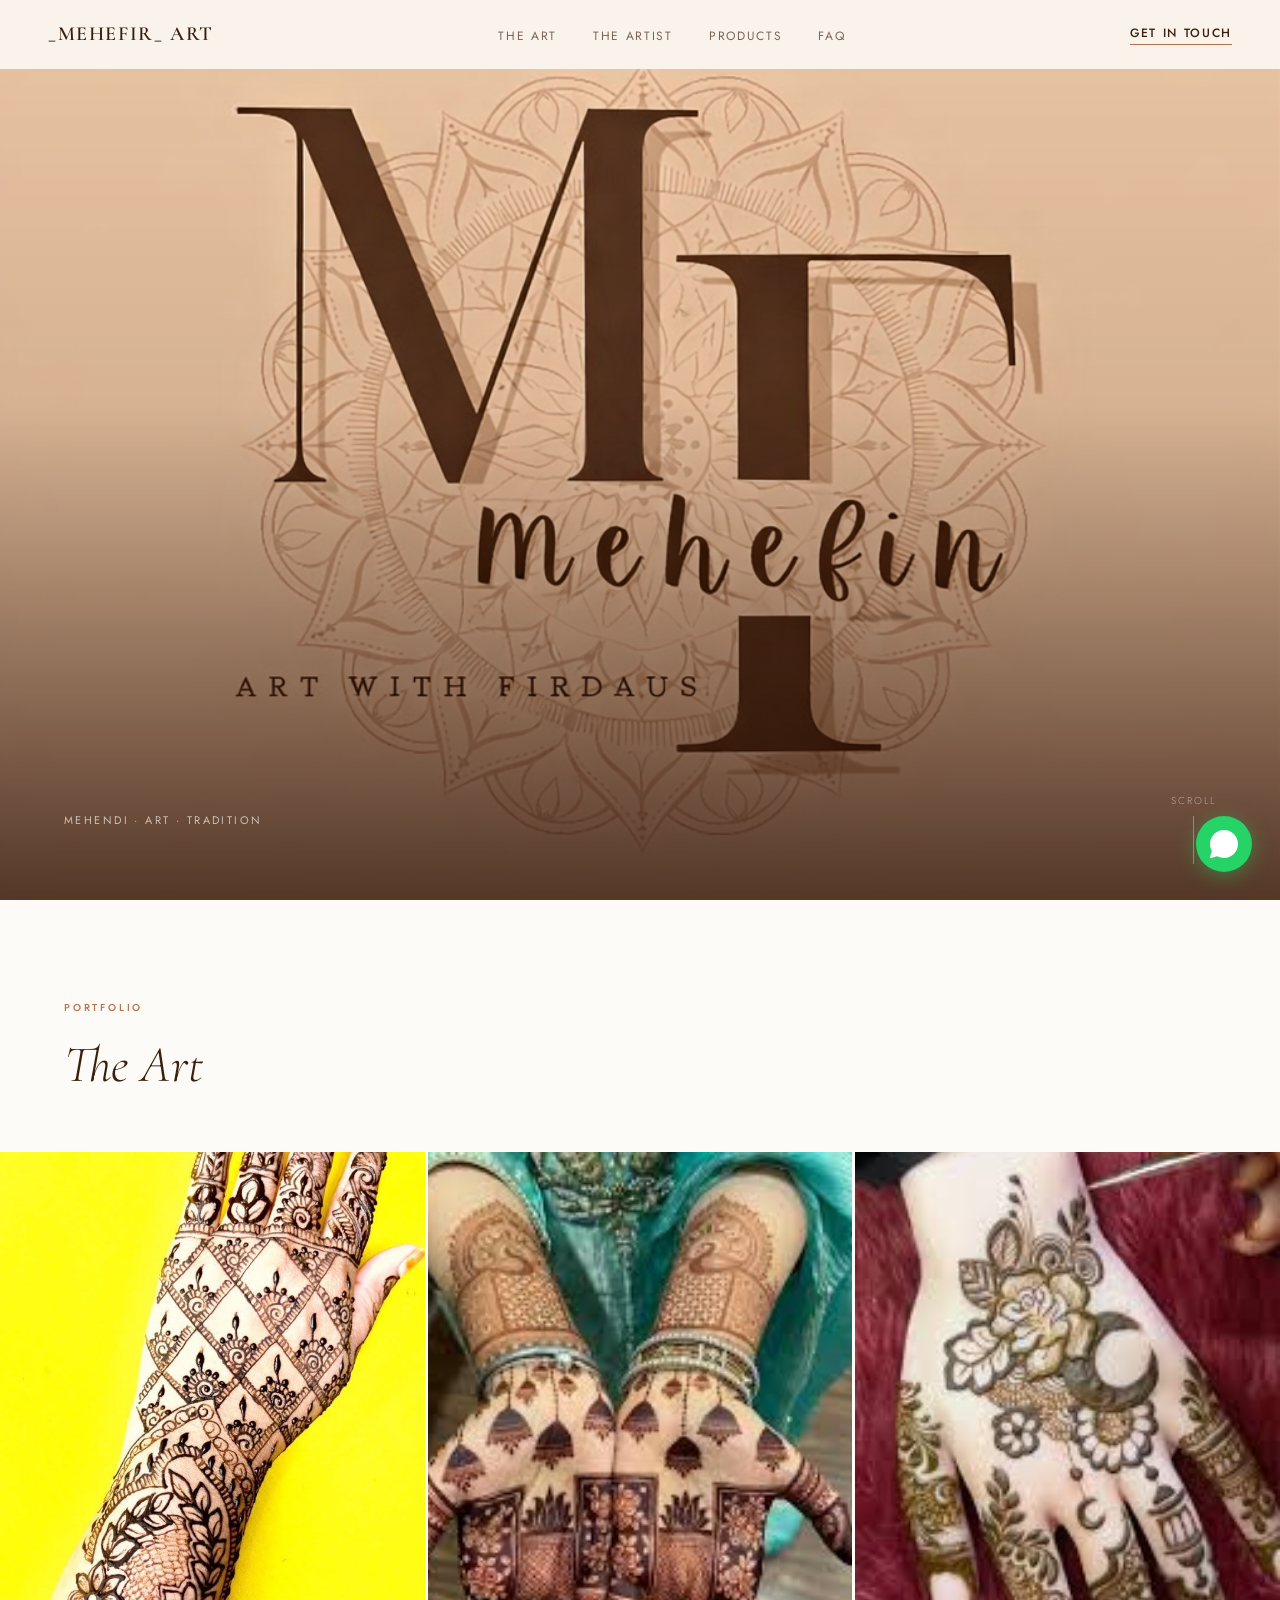
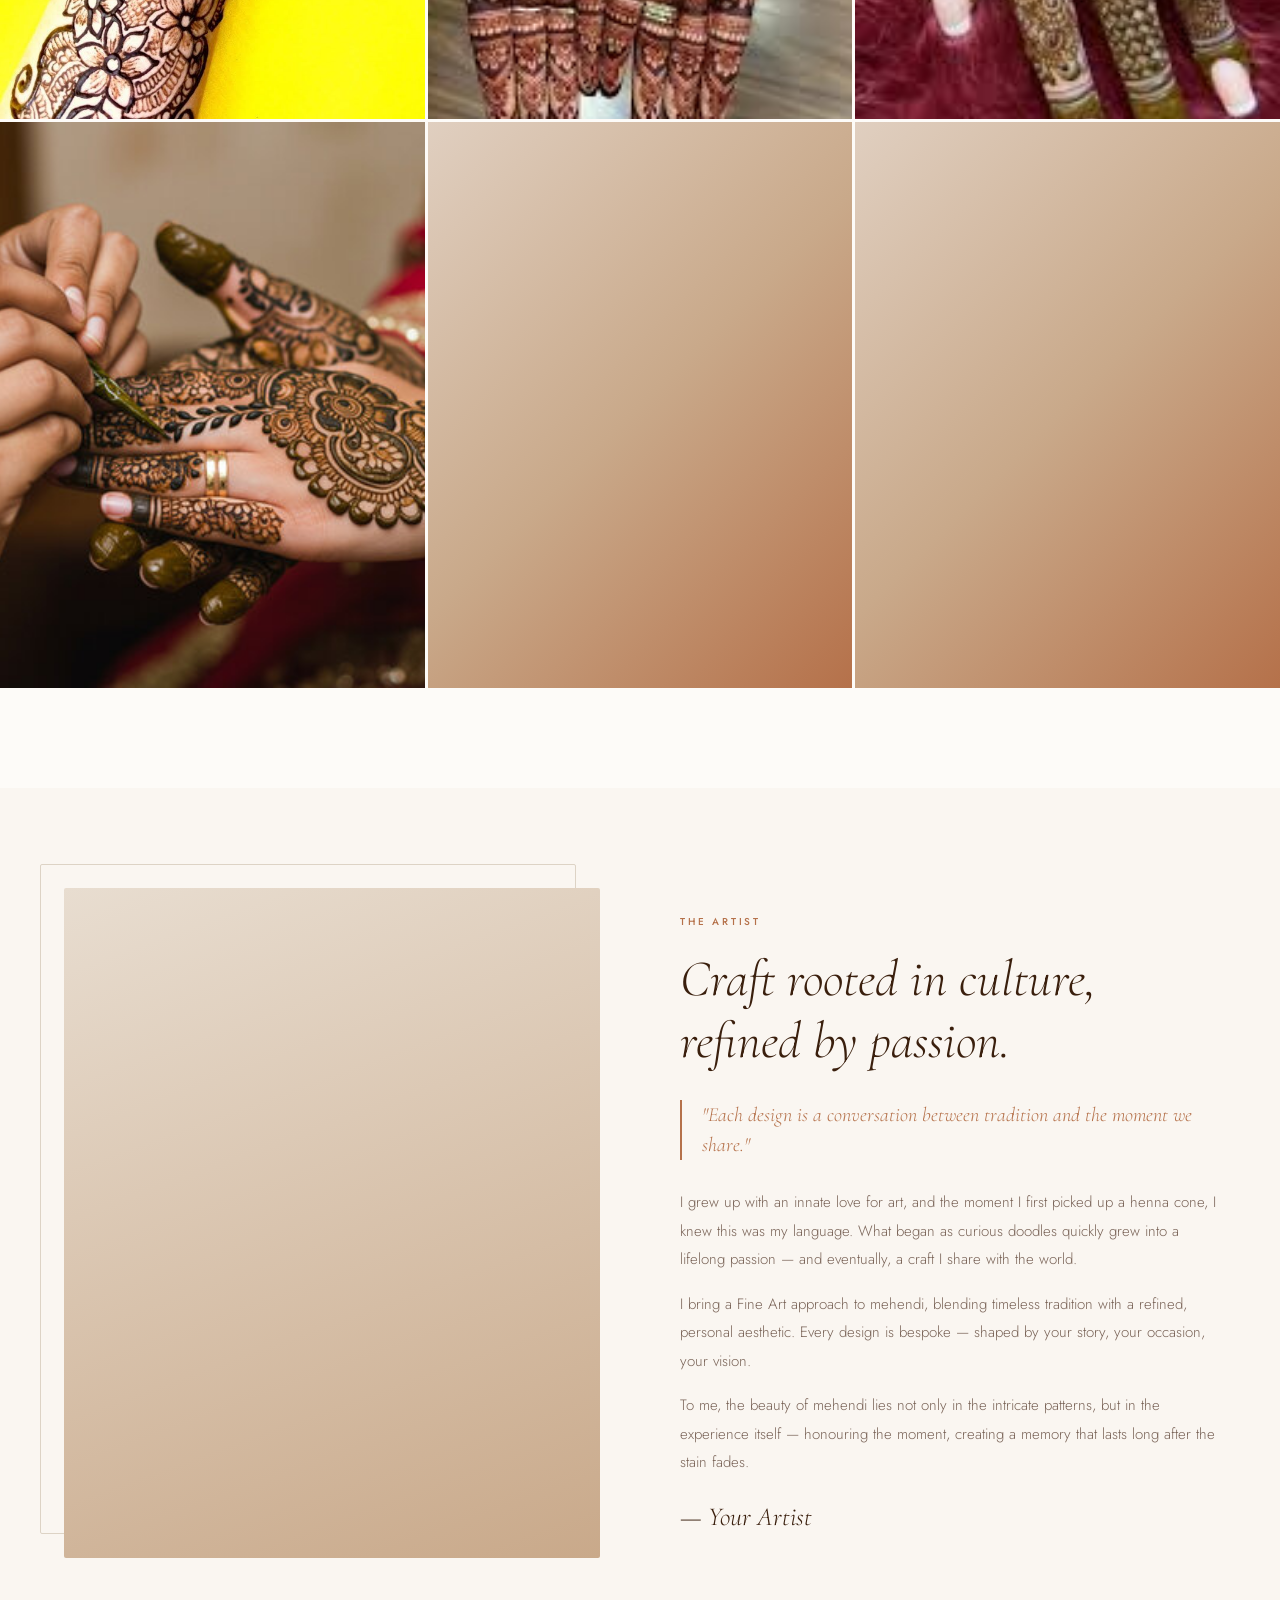
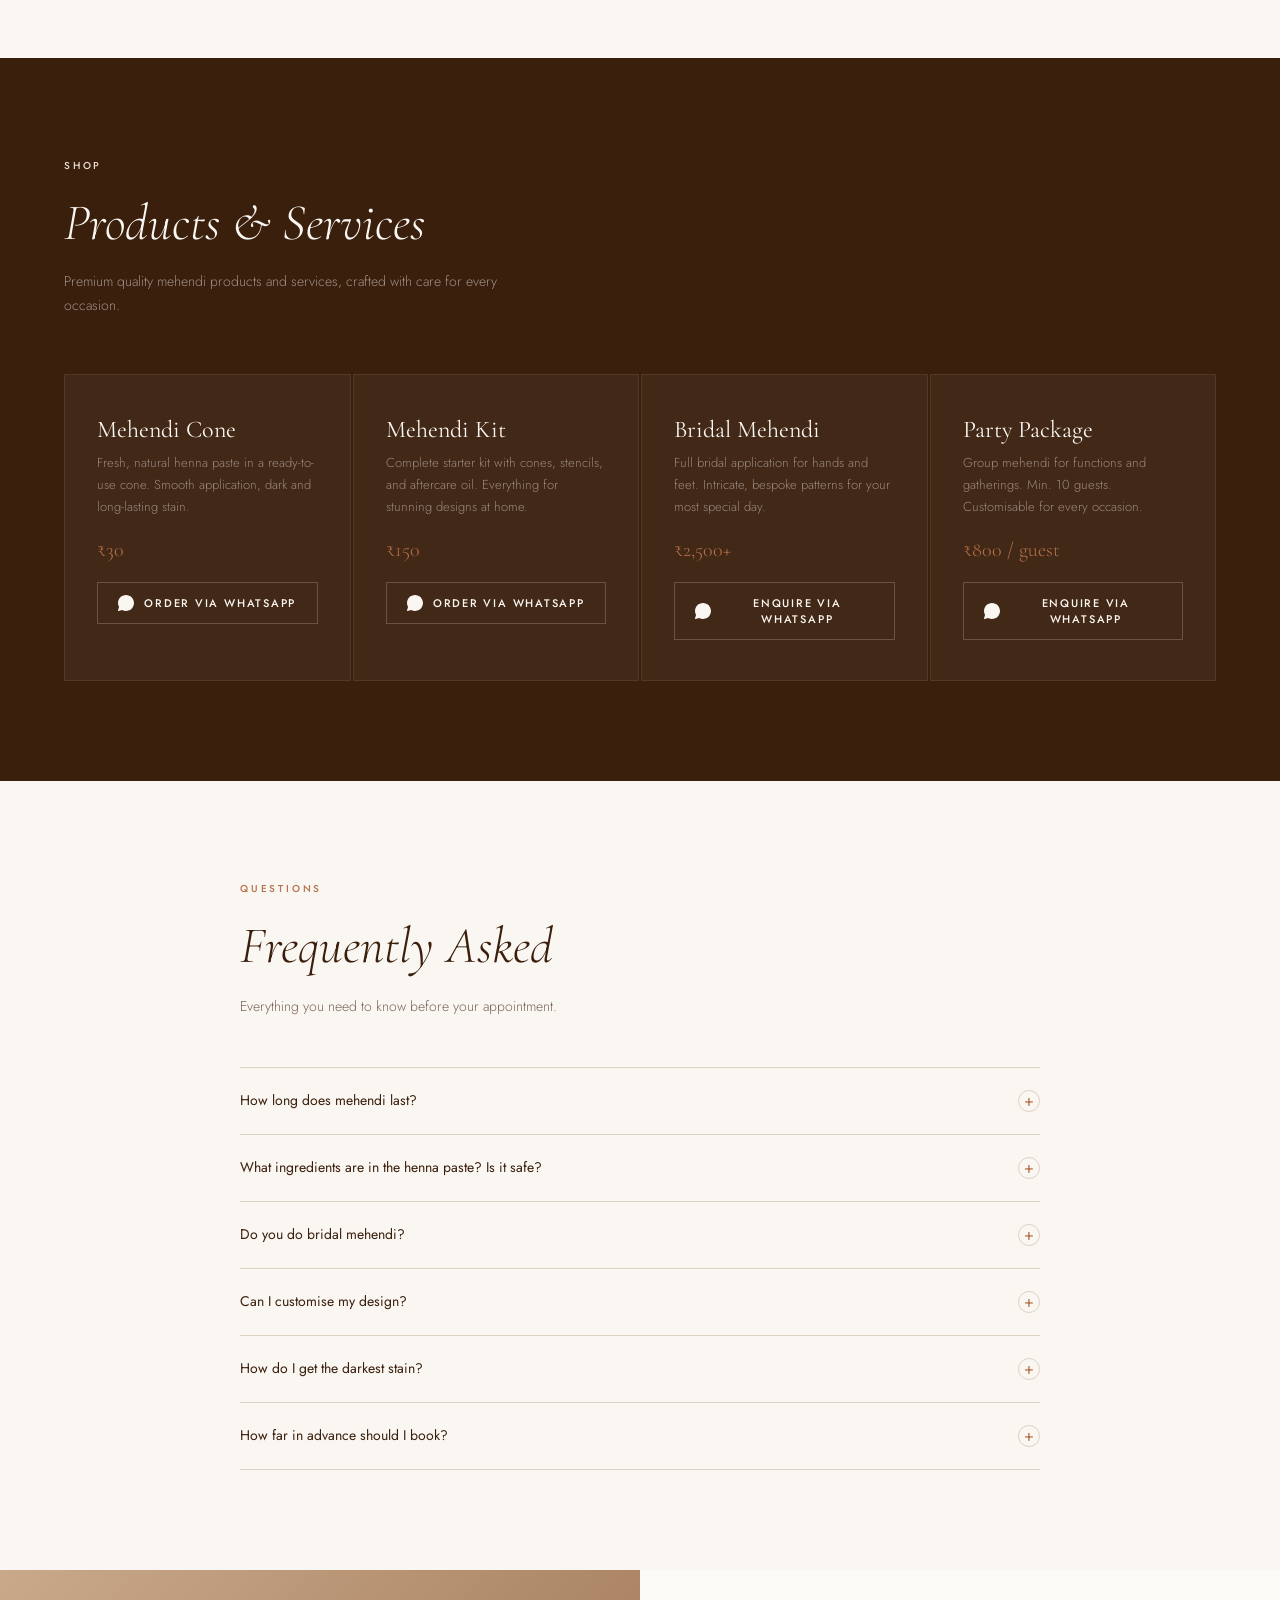
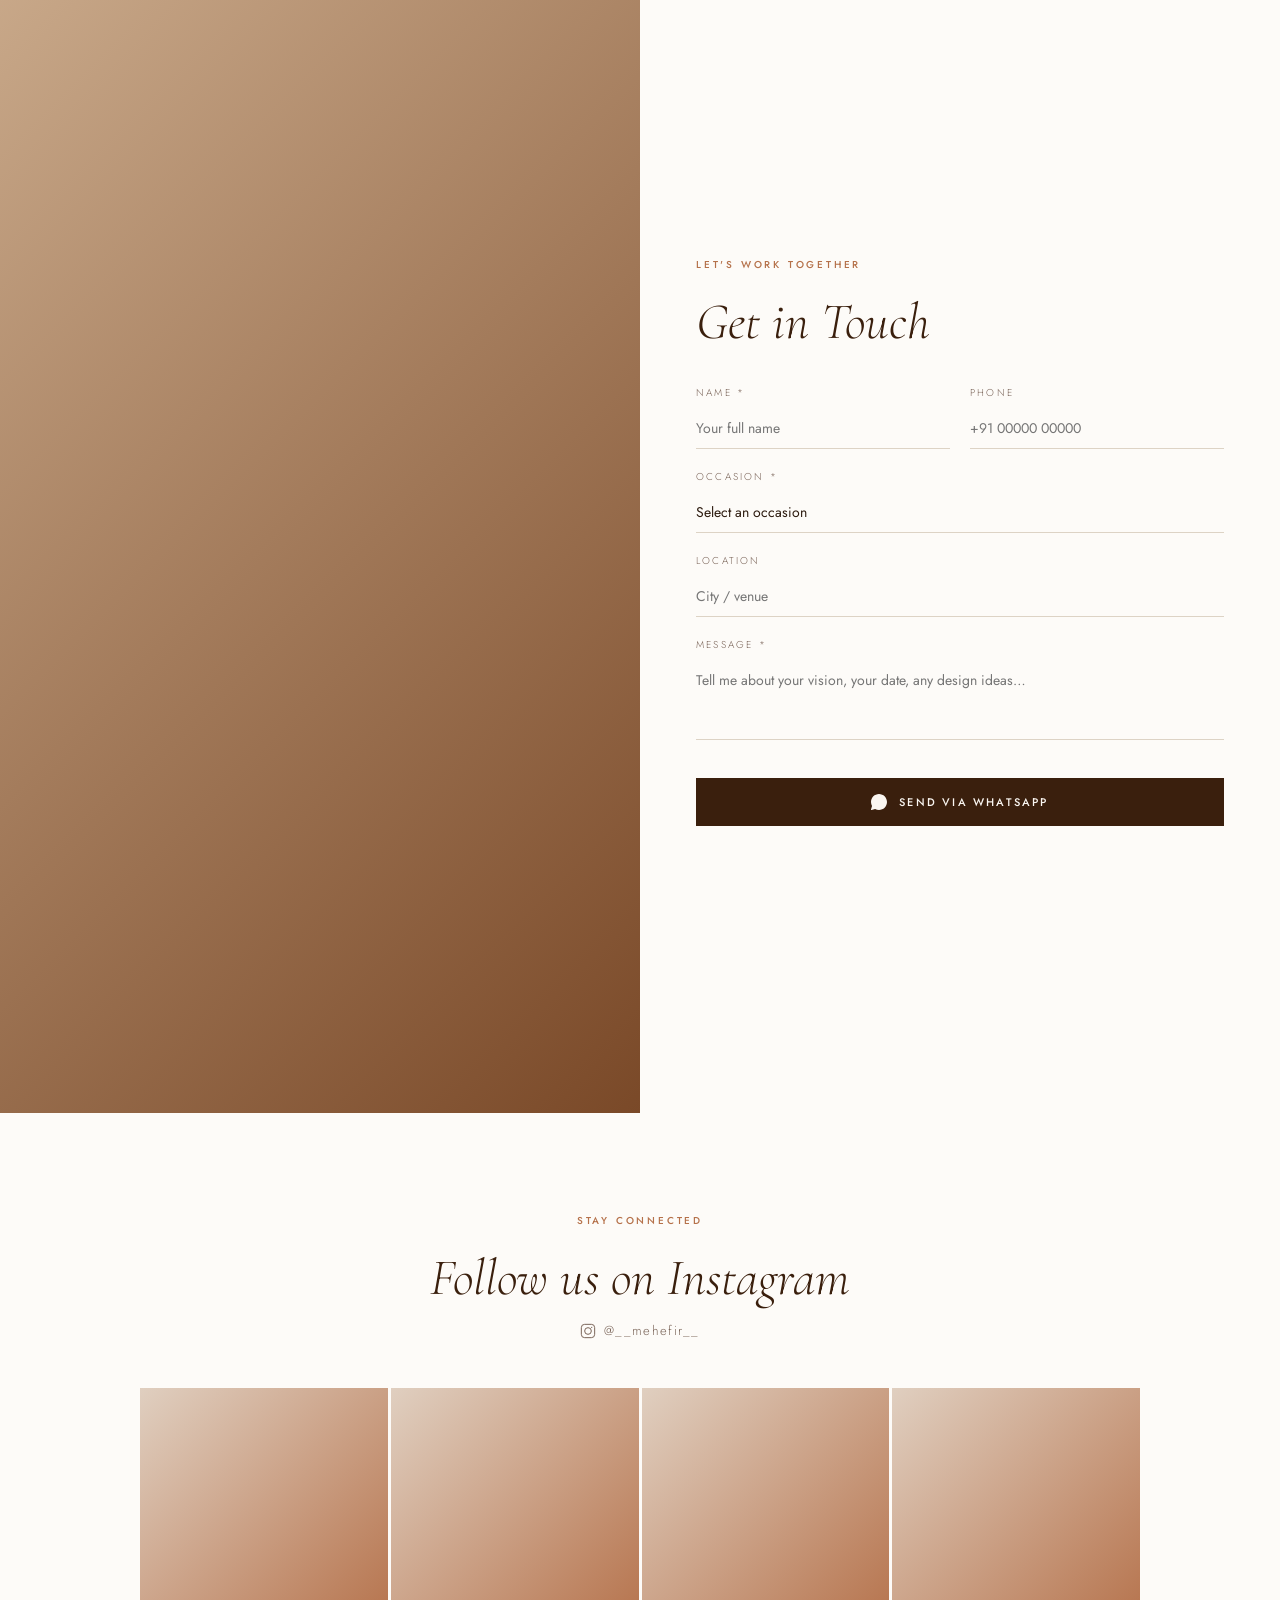
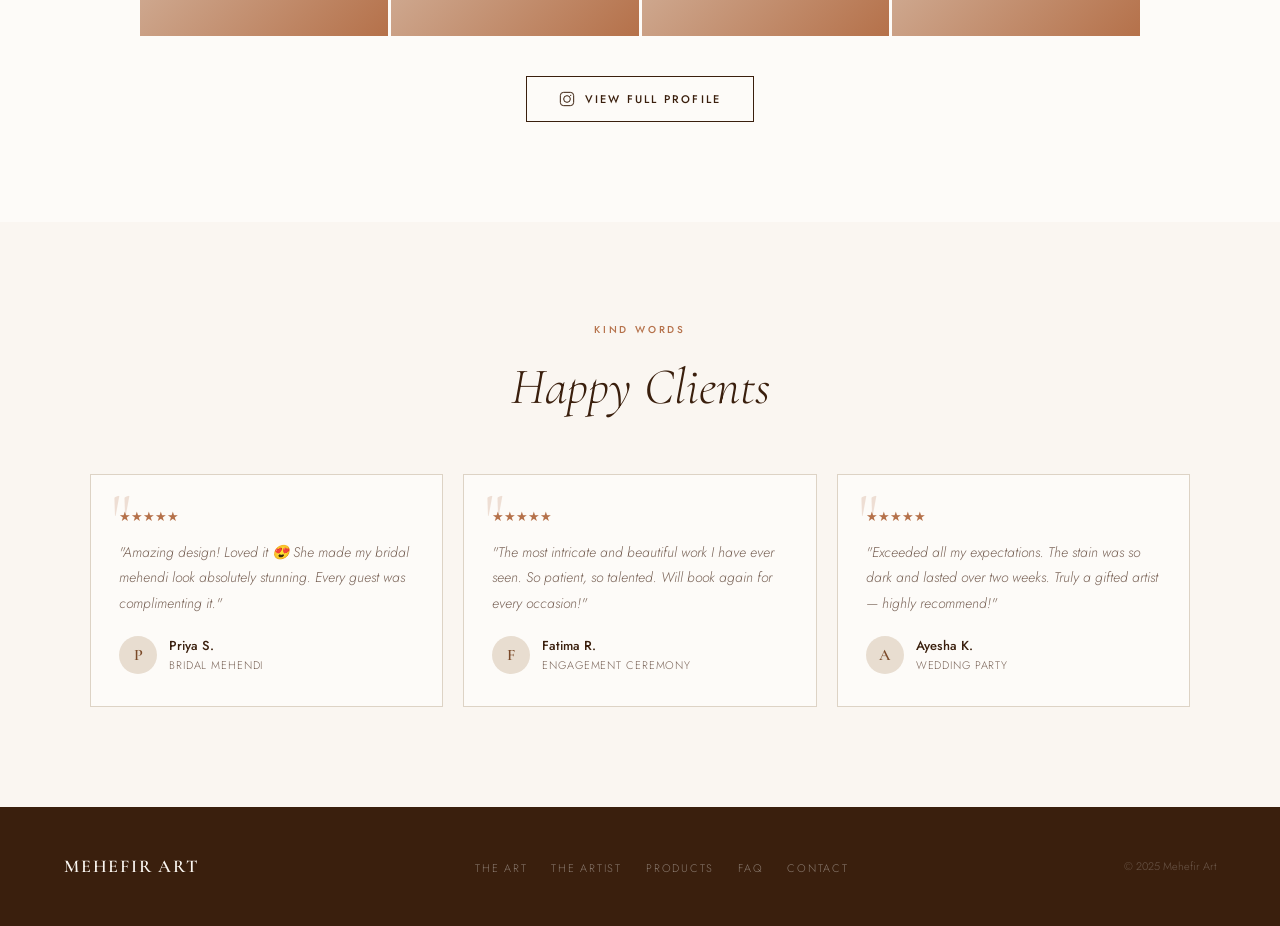
==== commit 333381b7: "Update print statement from 'Hello' to 'Goodbye'" ====
--- a/index.html
+++ b/index.html
@@ -4,10 +4,10 @@
 <meta charset="UTF-8">
 <meta name="viewport" content="width=device-width, initial-scale=1.0">
 <title>Mehefir Art</title>
-
 <link href="https://fonts.googleapis.com/css2?family=Cormorant+Garamond:ital,wght@0,300;0,400;0,600;1,300;1,400&family=Jost:wght@300;400;500&display=swap" rel="stylesheet">
-
 <style>
+
+/* ── VARIABLES ── */
 :root {
   --cream: #faf6f1;
   --warm-white: #fdfbf8;
@@ -20,6 +20,7 @@
   --border: #ddd3c5;
 }
 
+/* ── RESET ── */
 * { margin: 0; padding: 0; box-sizing: border-box; }
 html { scroll-behavior: smooth; }
 
@@ -28,29 +29,34 @@
   background: var(--cream);
   color: var(--text);
   font-weight: 300;
-}
-
-/* ── NAV ── */
+  overflow-x: hidden;
+}
+
+/* ══════════════════════════════
+   NAV
+══════════════════════════════ */
 nav {
   position: fixed;
   top: 0; left: 0; right: 0;
-  z-index: 100;
+  z-index: 200;
   display: flex;
   align-items: center;
   justify-content: space-between;
   padding: 22px 48px;
-  background: rgba(250,246,241,0.92);
+  background: rgba(250,246,241,0.95);
   backdrop-filter: blur(12px);
+  -webkit-backdrop-filter: blur(12px);
   border-bottom: 1px solid transparent;
   transition: border-color 0.3s, padding 0.3s;
 }
-nav.scrolled { border-bottom-color: var(--border); padding: 16px 48px; }
+nav.scrolled { border-bottom-color: var(--border); padding: 14px 48px; }
 
 .nav-logo {
   font-family: 'Cormorant Garamond', serif;
   font-size: 20px; font-weight: 600;
   letter-spacing: 0.08em; text-transform: uppercase;
   color: var(--deep-brown); text-decoration: none;
+  flex-shrink: 0;
 }
 
 .nav-links { display: flex; gap: 36px; list-style: none; }
@@ -65,20 +71,74 @@
   font-size: 12px; font-weight: 500; letter-spacing: 0.14em;
   text-transform: uppercase; color: var(--deep-brown);
   text-decoration: none; border-bottom: 1px solid var(--terracotta);
-  padding-bottom: 2px; transition: color 0.2s;
+  padding-bottom: 2px; transition: color 0.2s; flex-shrink: 0;
 }
 .nav-cta:hover { color: var(--terracotta); }
 
+/* Hamburger */
 .hamburger {
-  display: none; flex-direction: column; gap: 5px;
-  cursor: pointer; background: none; border: none;
-}
-.hamburger span { width: 22px; height: 1px; background: var(--deep-brown); display: block; }
-
-/* ── HERO ── */
+  display: none;
+  flex-direction: column;
+  justify-content: center;
+  gap: 5px;
+  cursor: pointer;
+  background: none;
+  border: none;
+  padding: 4px;
+  z-index: 201;
+}
+.hamburger span {
+  width: 24px; height: 2px;
+  background: var(--deep-brown);
+  display: block;
+  border-radius: 2px;
+  transition: transform 0.3s, opacity 0.3s;
+}
+.hamburger.open span:nth-child(1) { transform: translateY(7px) rotate(45deg); }
+.hamburger.open span:nth-child(2) { opacity: 0; }
+.hamburger.open span:nth-child(3) { transform: translateY(-7px) rotate(-45deg); }
+
+/* Mobile drawer */
+.mobile-menu {
+  display: none;
+  position: fixed;
+  top: 0; left: 0; right: 0; bottom: 0;
+  z-index: 190;
+  background: var(--cream);
+  flex-direction: column;
+  align-items: center;
+  justify-content: center;
+  gap: 36px;
+  padding-top: 80px;
+}
+.mobile-menu.open { display: flex; }
+.mobile-menu a {
+  font-family: 'Cormorant Garamond', serif;
+  font-size: 32px; font-weight: 300; font-style: italic;
+  color: var(--deep-brown); text-decoration: none;
+  letter-spacing: 0.04em;
+  transition: color 0.2s;
+}
+.mobile-menu a:hover { color: var(--terracotta); }
+.mobile-menu .mobile-cta {
+  margin-top: 12px;
+  font-family: 'Jost', sans-serif;
+  font-size: 12px; font-style: normal; font-weight: 500;
+  letter-spacing: 0.2em; text-transform: uppercase;
+  border-bottom: 1px solid var(--terracotta);
+  padding-bottom: 2px;
+}
+
+/* ══════════════════════════════
+   HERO
+══════════════════════════════ */
 .hero {
-  height: 100vh; position: relative;
-  display: flex; align-items: flex-end; overflow: hidden;
+  height: 100svh;
+  min-height: 500px;
+  position: relative;
+  display: flex;
+  align-items: flex-end;
+  overflow: hidden;
 }
 .hero-image {
   position: absolute; inset: 0;
@@ -92,7 +152,7 @@
 }
 .hero-overlay {
   position: absolute; inset: 0;
-  background: linear-gradient(to top, rgba(42,15,5,0.75) 0%, rgba(42,15,5,0.1) 55%, transparent 100%);
+  background: linear-gradient(to top, rgba(42,15,5,0.78) 0%, rgba(42,15,5,0.1) 55%, transparent 100%);
 }
 .hero-content {
   position: relative; z-index: 2;
@@ -105,17 +165,13 @@
 }
 .hero-content p {
   font-size: 11px; font-weight: 400; letter-spacing: 0.22em;
-  text-transform: uppercase; color: rgba(255,255,255,0.65); margin-bottom: 14px;
-}
-.hero-content h1 {
-  font-family: 'Cormorant Garamond', serif;
-  font-size: clamp(42px, 6vw, 76px); font-weight: 300; font-style: italic;
-  color: #fff; line-height: 1.1; max-width: 640px;
+  text-transform: uppercase; color: rgba(255,255,255,0.65);
 }
 .hero-scroll {
   position: absolute; bottom: 36px; right: 64px; z-index: 2;
   display: flex; flex-direction: column; align-items: center; gap: 8px;
-  color: rgba(255,255,255,0.5); font-size: 10px; letter-spacing: 0.2em; text-transform: uppercase;
+  color: rgba(255,255,255,0.5); font-size: 10px;
+  letter-spacing: 0.2em; text-transform: uppercase;
 }
 .hero-scroll::after {
   content: ''; width: 1px; height: 48px;
@@ -126,7 +182,9 @@
   0%,100% { opacity: 0.35; } 50% { opacity: 0.8; }
 }
 
-/* ── SECTION ── */
+/* ══════════════════════════════
+   SHARED SECTION STYLES
+══════════════════════════════ */
 .section { padding: 100px 64px; }
 
 .section-label {
@@ -136,13 +194,15 @@
 }
 .section-title {
   font-family: 'Cormorant Garamond', serif;
-  font-size: clamp(32px, 4vw, 54px); font-weight: 300; font-style: italic;
+  font-size: clamp(28px, 4vw, 54px); font-weight: 300; font-style: italic;
   color: var(--deep-brown); line-height: 1.2;
 }
 
-/* ── GALLERY ── */
+/* ══════════════════════════════
+   GALLERY
+══════════════════════════════ */
 .gallery-section { background: var(--warm-white); padding: 100px 0; overflow: hidden; }
-.gallery-header  { padding: 0 64px; margin-bottom: 56px; }
+.gallery-header { padding: 0 64px; margin-bottom: 56px; }
 
 .gallery-grid {
   display: grid;
@@ -160,15 +220,14 @@
   transition: transform 0.7s ease; display: block;
 }
 .gallery-item:hover img { transform: scale(1.05); }
-
-/* Placeholder */
 .gallery-item .ph {
   width: 100%; height: 100%;
   background: linear-gradient(135deg, #e0cfc0 0%, #c9a98a 50%, #b5714a 100%);
-  display: flex; align-items: center; justify-content: center;
-}
-
-/* ── ABOUT ── */
+}
+
+/* ══════════════════════════════
+   ABOUT
+══════════════════════════════ */
 .about-wrap {
   display: grid; grid-template-columns: 1fr 1fr;
   gap: 80px; align-items: center;
@@ -191,82 +250,95 @@
 }
 .about-text blockquote {
   font-family: 'Cormorant Garamond', serif;
-  font-size: 22px; font-weight: 300; font-style: italic;
+  font-size: 20px; font-weight: 300; font-style: italic;
   color: var(--terracotta); border-left: 2px solid var(--terracotta);
-  padding-left: 24px; margin: 32px 0; line-height: 1.5;
-}
-.about-text p { font-size: 15px; line-height: 1.9; color: var(--text-light); margin-bottom: 18px; }
-.about-sig { font-family: 'Cormorant Garamond', serif; font-size: 28px; font-style: italic; color: var(--deep-brown); margin-top: 28px; }
-
-/* ── PRODUCTS ── */
+  padding-left: 20px; margin: 28px 0; line-height: 1.5;
+}
+.about-text p { font-size: 15px; line-height: 1.9; color: var(--text-light); margin-bottom: 16px; }
+.about-sig { font-family: 'Cormorant Garamond', serif; font-size: 26px; font-style: italic; color: var(--deep-brown); margin-top: 24px; }
+
+/* ══════════════════════════════
+   PRODUCTS
+══════════════════════════════ */
 .products-section { background: var(--deep-brown); padding: 100px 64px; }
 .products-section .section-label { color: var(--sand); }
 .products-intro { font-size: 14px; color: rgba(255,255,255,0.5); max-width: 480px; margin-top: 16px; line-height: 1.7; }
 
 .products-grid {
-  display: grid; grid-template-columns: repeat(auto-fit, minmax(240px, 1fr));
+  display: grid;
+  grid-template-columns: repeat(auto-fit, minmax(240px, 1fr));
   gap: 2px; margin-top: 56px;
 }
 .product-card {
-  background: rgba(255,255,255,0.04); border: 1px solid rgba(255,255,255,0.08);
-  padding: 40px 36px; transition: background 0.3s;
+  background: rgba(255,255,255,0.04);
+  border: 1px solid rgba(255,255,255,0.08);
+  padding: 40px 32px; transition: background 0.3s;
 }
 .product-card:hover { background: rgba(255,255,255,0.09); }
-.product-card h3 { font-family: 'Cormorant Garamond', serif; font-size: 26px; font-weight: 400; color: var(--cream); margin-bottom: 8px; }
-.product-card .desc { font-size: 13px; color: rgba(255,255,255,0.45); line-height: 1.7; margin-bottom: 24px; }
-.product-price { font-size: 22px; font-family: 'Cormorant Garamond', serif; color: var(--terracotta); margin-bottom: 24px; }
+.product-card h3 { font-family: 'Cormorant Garamond', serif; font-size: 24px; font-weight: 400; color: var(--cream); margin-bottom: 8px; }
+.product-card .desc { font-size: 13px; color: rgba(255,255,255,0.45); line-height: 1.7; margin-bottom: 20px; }
+.product-price { font-size: 20px; font-family: 'Cormorant Garamond', serif; color: var(--terracotta); margin-bottom: 20px; }
 
 .btn-order {
   display: inline-flex; align-items: center; gap: 10px;
   background: none; border: 1px solid rgba(255,255,255,0.2);
-  color: var(--cream); padding: 12px 24px;
+  color: var(--cream); padding: 12px 20px;
   font-family: 'Jost', sans-serif; font-size: 11px; font-weight: 500;
-  letter-spacing: 0.18em; text-transform: uppercase;
+  letter-spacing: 0.16em; text-transform: uppercase;
   cursor: pointer; transition: background 0.25s, border-color 0.25s;
+  width: 100%; justify-content: center;
 }
 .btn-order svg { width: 16px; flex-shrink: 0; }
 .btn-order:hover { background: var(--terracotta); border-color: var(--terracotta); }
 
-/* ── FAQ ── */
+/* ══════════════════════════════
+   FAQ
+══════════════════════════════ */
 .faq-inner { max-width: 800px; margin: 0 auto; }
-.faq-list  { margin-top: 56px; border-top: 1px solid var(--border); }
-.faq-item  { border-bottom: 1px solid var(--border); }
+.faq-list { margin-top: 48px; border-top: 1px solid var(--border); }
+.faq-item { border-bottom: 1px solid var(--border); }
 .faq-question {
   width: 100%; background: none; border: none;
   display: flex; align-items: center; justify-content: space-between;
-  padding: 24px 0; font-family: 'Jost', sans-serif; font-size: 15px;
-  font-weight: 400; color: var(--deep-brown); cursor: pointer; text-align: left; gap: 16px;
+  padding: 22px 0; font-family: 'Jost', sans-serif; font-size: 14px;
+  font-weight: 400; color: var(--deep-brown); cursor: pointer;
+  text-align: left; gap: 16px; line-height: 1.4;
 }
 .faq-icon {
-  width: 20px; height: 20px; flex-shrink: 0;
+  width: 22px; height: 22px; flex-shrink: 0;
   border: 1px solid var(--border); border-radius: 50%;
   display: flex; align-items: center; justify-content: center;
-  font-size: 14px; color: var(--terracotta); transition: transform 0.3s, background 0.3s;
+  font-size: 16px; color: var(--terracotta);
+  transition: transform 0.3s, background 0.3s;
 }
 .faq-item.open .faq-icon { transform: rotate(45deg); background: var(--terracotta); border-color: var(--terracotta); color: white; }
 .faq-answer { max-height: 0; overflow: hidden; transition: max-height 0.4s ease; }
-.faq-answer p { font-size: 14px; line-height: 1.9; color: var(--text-light); padding-bottom: 24px; }
-
-/* ── CONTACT ── */
+.faq-answer p { font-size: 14px; line-height: 1.9; color: var(--text-light); padding-bottom: 20px; }
+
+/* ══════════════════════════════
+   CONTACT
+══════════════════════════════ */
 .contact-section { display: grid; grid-template-columns: 1fr 1fr; min-height: 640px; }
 .contact-img { position: relative; min-height: 400px; overflow: hidden; }
 .contact-img img { width: 100%; height: 100%; object-fit: cover; display: block; }
 .contact-img .ph-contact { position: absolute; inset: 0; background: linear-gradient(135deg, #c9a98a, #7a4928); }
 
 .contact-form-wrap {
-  background: var(--warm-white); padding: 80px 64px;
+  background: var(--warm-white); padding: 80px 56px;
   display: flex; flex-direction: column; justify-content: center;
 }
-
 .form-group { margin-bottom: 20px; }
-.form-group label { display: block; font-size: 10px; letter-spacing: 0.22em; text-transform: uppercase; color: var(--text-light); margin-bottom: 8px; }
+.form-group label {
+  display: block; font-size: 10px; letter-spacing: 0.22em;
+  text-transform: uppercase; color: var(--text-light); margin-bottom: 8px;
+}
 .form-group input,
 .form-group textarea,
 .form-group select {
   width: 100%; background: none; border: none;
   border-bottom: 1px solid var(--border); padding: 10px 0;
   font-family: 'Jost', sans-serif; font-size: 14px; color: var(--text);
-  outline: none; transition: border-color 0.2s; appearance: none;
+  outline: none; transition: border-color 0.2s; -webkit-appearance: none; appearance: none;
 }
 .form-group input:focus,
 .form-group textarea:focus,
@@ -275,59 +347,19 @@
 .form-row { display: grid; grid-template-columns: 1fr 1fr; gap: 20px; }
 
 .btn-send {
-  display: inline-flex; align-items: center; gap: 12px;
+  display: inline-flex; align-items: center; justify-content: center; gap: 12px;
   background: var(--deep-brown); color: var(--cream); border: none;
-  padding: 16px 36px; font-family: 'Jost', sans-serif;
+  padding: 16px 32px; font-family: 'Jost', sans-serif;
   font-size: 11px; font-weight: 500; letter-spacing: 0.2em; text-transform: uppercase;
   cursor: pointer; margin-top: 12px; transition: background 0.25s;
+  width: 100%;
 }
 .btn-send:hover { background: var(--terracotta); }
 .btn-send svg { width: 16px; }
 
-/* ── FOOTER ── */
-footer {
-  background: var(--deep-brown); padding: 48px 64px;
-  display: flex; align-items: center; justify-content: space-between;
-}
-.footer-logo { font-family: 'Cormorant Garamond', serif; font-size: 18px; font-weight: 600; letter-spacing: 0.1em; text-transform: uppercase; color: var(--cream); }
-.footer-links { display: flex; gap: 28px; list-style: none; }
-.footer-links a { font-size: 11px; letter-spacing: 0.16em; text-transform: uppercase; color: rgba(255,255,255,0.4); text-decoration: none; transition: color 0.2s; }
-.footer-links a:hover { color: var(--sand); }
-.footer-copy { font-size: 11px; color: rgba(255,255,255,0.25); }
-
-/* ── RESPONSIVE ── */
-@media (max-width: 900px) {
-  nav { padding: 18px 24px; }
-  nav.scrolled { padding: 14px 24px; }
-  .nav-links, .nav-cta { display: none; }
-  .hamburger { display: flex; }
-
-  .section { padding: 72px 24px; }
-  .hero-content { padding: 0 24px 56px; }
-  .hero-scroll { right: 24px; }
-
-  .gallery-header { padding: 0 24px; }
-  .gallery-grid { grid-template-columns: 1fr 1fr; }
-
-  .about-wrap { grid-template-columns: 1fr; gap: 40px; }
-  .about-img::before { display: none; }
-
-  .products-section { padding: 72px 24px; }
-  .products-grid { grid-template-columns: 1fr; gap: 12px; }
-
-  .contact-section { grid-template-columns: 1fr; }
-  .contact-img { min-height: 300px; }
-  .contact-form-wrap { padding: 56px 24px; }
-  .form-row { grid-template-columns: 1fr; }
-
-  footer { flex-direction: column; gap: 24px; padding: 40px 24px; text-align: center; }
-  .footer-links { flex-wrap: wrap; justify-content: center; }
-
-  .instagram-grid { grid-template-columns: repeat(2, 1fr); }
-  .testimonials-grid { grid-template-columns: 1fr; }
-}
-
-/* ── INSTAGRAM ── */
+/* ══════════════════════════════
+   INSTAGRAM
+══════════════════════════════ */
 .instagram-section {
   padding: 100px 64px;
   background: var(--warm-white);
@@ -337,7 +369,7 @@
 .instagram-handle {
   display: inline-flex; align-items: center; gap: 8px;
   font-size: 13px; letter-spacing: 0.1em; color: var(--text-light);
-  text-decoration: none; margin-bottom: 56px;
+  text-decoration: none; margin-bottom: 48px;
   transition: color 0.2s;
 }
 .instagram-handle:hover { color: var(--terracotta); }
@@ -348,20 +380,20 @@
   grid-template-columns: repeat(4, 1fr);
   gap: 3px;
   max-width: 1000px;
-  margin: 0 auto 48px;
+  margin: 0 auto 40px;
 }
 .instagram-item {
   aspect-ratio: 1/1;
   background: var(--sand);
   overflow: hidden;
   position: relative;
+  display: block;
 }
 .instagram-item .ph-insta {
   width: 100%; height: 100%;
   background: linear-gradient(135deg, #e0cfc0, #b5714a);
   display: flex; align-items: center; justify-content: center;
 }
-.instagram-item .ph-insta svg { width: 28px; opacity: 0.3; }
 .instagram-item img {
   width: 100%; height: 100%; object-fit: cover; display: block;
   transition: transform 0.5s ease;
@@ -388,7 +420,9 @@
 .btn-instagram:hover { background: var(--deep-brown); color: var(--cream); }
 .btn-instagram svg { width: 16px; }
 
-/* ── TESTIMONIALS ── */
+/* ══════════════════════════════
+   TESTIMONIALS
+══════════════════════════════ */
 .testimonials-section {
   padding: 100px 64px;
   background: var(--cream);
@@ -397,7 +431,7 @@
 .testimonials-grid {
   display: grid;
   grid-template-columns: repeat(3, 1fr);
-  gap: 24px;
+  gap: 20px;
   max-width: 1100px;
   margin: 56px auto 0;
   text-align: left;
@@ -405,49 +439,50 @@
 .testimonial-card {
   background: var(--warm-white);
   border: 1px solid var(--border);
-  padding: 36px 32px;
+  padding: 32px 28px;
   position: relative;
 }
 .testimonial-card::before {
   content: '"';
   font-family: 'Cormorant Garamond', serif;
-  font-size: 80px; font-weight: 300;
-  color: var(--terracotta); opacity: 0.25;
-  position: absolute; top: 8px; left: 24px;
-  line-height: 1;
-}
-.testimonial-stars {
-  display: flex; gap: 4px; margin-bottom: 16px;
-  color: var(--terracotta); font-size: 13px;
-}
-.testimonial-card p {
-  font-size: 15px; line-height: 1.8;
-  color: var(--text-light); margin-bottom: 24px;
-  font-style: italic;
-}
-.testimonial-author {
-  display: flex; align-items: center; gap: 12px;
-}
+  font-size: 72px; font-weight: 300;
+  color: var(--terracotta); opacity: 0.2;
+  position: absolute; top: 8px; left: 20px;
+  line-height: 1; pointer-events: none;
+}
+.testimonial-stars { display: flex; gap: 3px; margin-bottom: 14px; color: var(--terracotta); font-size: 13px; }
+.testimonial-card p { font-size: 14px; line-height: 1.8; color: var(--text-light); margin-bottom: 20px; font-style: italic; }
+.testimonial-author { display: flex; align-items: center; gap: 12px; }
 .author-avatar {
-  width: 40px; height: 40px; border-radius: 50%;
-  background: var(--sand); overflow: hidden; flex-shrink: 0;
+  width: 38px; height: 38px; border-radius: 50%;
+  background: var(--sand); flex-shrink: 0;
   display: flex; align-items: center; justify-content: center;
   font-family: 'Cormorant Garamond', serif;
   font-size: 16px; color: var(--mid-brown); font-weight: 600;
 }
-.author-name {
-  font-size: 13px; font-weight: 500; color: var(--deep-brown);
-  letter-spacing: 0.05em;
-}
-.author-event {
-  font-size: 11px; color: var(--text-light);
-  letter-spacing: 0.08em; text-transform: uppercase; margin-top: 2px;
-}
-
-/* ── WHATSAPP FLOAT ── */
+.author-name { font-size: 13px; font-weight: 500; color: var(--deep-brown); }
+.author-event { font-size: 11px; color: var(--text-light); letter-spacing: 0.08em; text-transform: uppercase; margin-top: 2px; }
+
+/* ══════════════════════════════
+   FOOTER
+══════════════════════════════ */
+footer {
+  background: var(--deep-brown); padding: 48px 64px;
+  display: flex; align-items: center; justify-content: space-between;
+  flex-wrap: wrap; gap: 20px;
+}
+.footer-logo { font-family: 'Cormorant Garamond', serif; font-size: 18px; font-weight: 600; letter-spacing: 0.1em; text-transform: uppercase; color: var(--cream); }
+.footer-links { display: flex; gap: 24px; list-style: none; flex-wrap: wrap; }
+.footer-links a { font-size: 11px; letter-spacing: 0.16em; text-transform: uppercase; color: rgba(255,255,255,0.4); text-decoration: none; transition: color 0.2s; }
+.footer-links a:hover { color: var(--sand); }
+.footer-copy { font-size: 11px; color: rgba(255,255,255,0.25); }
+
+/* ══════════════════════════════
+   WHATSAPP FLOAT
+══════════════════════════════ */
 .whatsapp-float {
   position: fixed;
-  bottom: 32px; right: 32px;
+  bottom: 28px; right: 28px;
   z-index: 999;
   width: 56px; height: 56px;
   background: #25D366;
@@ -458,22 +493,152 @@
   transition: transform 0.25s, box-shadow 0.25s;
   animation: waPulse 2.5s ease-in-out infinite;
 }
-.whatsapp-float:hover {
-  transform: scale(1.1);
-  box-shadow: 0 6px 28px rgba(37,211,102,0.55);
-}
+.whatsapp-float:hover { transform: scale(1.1); box-shadow: 0 6px 28px rgba(37,211,102,0.55); }
 .whatsapp-float svg { width: 28px; color: white; }
 @keyframes waPulse {
   0%,100% { box-shadow: 0 4px 20px rgba(37,211,102,0.4); }
   50%      { box-shadow: 0 4px 32px rgba(37,211,102,0.65); }
 }
+
+/* ══════════════════════════════
+   TABLET  ≤ 900px
+══════════════════════════════ */
+@media (max-width: 900px) {
+  /* Nav */
+  nav { padding: 18px 24px; }
+  nav.scrolled { padding: 14px 24px; }
+  .nav-links, .nav-cta { display: none; }
+  .hamburger { display: flex; }
+
+  /* Hero */
+  .hero-content { padding: 0 24px 56px; }
+  .hero-scroll { right: 24px; }
+
+  /* Sections */
+  .section { padding: 72px 32px; }
+
+  /* Gallery */
+  .gallery-section { padding: 72px 0; }
+  .gallery-header { padding: 0 32px; margin-bottom: 36px; }
+  .gallery-grid { grid-template-columns: repeat(2, 1fr); }
+
+  /* About */
+  .about-wrap { grid-template-columns: 1fr; gap: 40px; }
+  .about-img::before { display: none; }
+
+  /* Products */
+  .products-section { padding: 72px 32px; }
+  .products-grid { grid-template-columns: repeat(2, 1fr); gap: 10px; }
+
+  /* Contact */
+  .contact-section { grid-template-columns: 1fr; }
+  .contact-img { min-height: 280px; }
+  .contact-form-wrap { padding: 60px 40px; }
+
+  /* Instagram */
+  .instagram-section { padding: 72px 32px; }
+  .instagram-grid { grid-template-columns: repeat(2, 1fr); }
+
+  /* Testimonials */
+  .testimonials-section { padding: 72px 32px; }
+  .testimonials-grid { grid-template-columns: repeat(2, 1fr); gap: 16px; margin-top: 40px; }
+
+  /* Footer */
+  footer { padding: 40px 32px; justify-content: center; text-align: center; }
+  .footer-links { justify-content: center; }
+}
+
+/* ══════════════════════════════
+   MOBILE  ≤ 600px
+══════════════════════════════ */
+@media (max-width: 600px) {
+  /* Nav */
+  nav { padding: 16px 20px; }
+  nav.scrolled { padding: 14px 20px; }
+  .nav-logo { font-size: 17px; }
+
+  /* Hero */
+  .hero { height: 100svh; }
+  .hero-content { padding: 0 20px 44px; }
+  .hero-content p { font-size: 10px; letter-spacing: 0.16em; }
+  .hero-scroll { display: none; }
+
+  /* Sections */
+  .section { padding: 60px 20px; }
+  .section-title { font-size: clamp(24px, 7vw, 34px); }
+  .section-label { font-size: 9px; }
+
+  /* Gallery */
+  .gallery-section { padding: 56px 0; }
+  .gallery-header { padding: 0 20px; margin-bottom: 28px; }
+  .gallery-grid { grid-template-columns: repeat(2, 1fr); gap: 2px; }
+
+  /* About */
+  .about-wrap { gap: 28px; }
+  .about-text blockquote { font-size: 17px; padding-left: 14px; margin: 20px 0; }
+  .about-text p { font-size: 14px; }
+  .about-sig { font-size: 22px; }
+
+  /* Products */
+  .products-section { padding: 56px 20px; }
+  .products-grid { grid-template-columns: 1fr; gap: 10px; }
+  .product-card { padding: 28px 20px; }
+  .product-card h3 { font-size: 22px; }
+  .product-card .desc { font-size: 13px; }
+
+  /* FAQ */
+  .faq-question { font-size: 13px; padding: 18px 0; }
+  .faq-answer p { font-size: 13px; }
+  .faq-icon { width: 20px; height: 20px; font-size: 14px; }
+
+  /* Contact */
+  .contact-img { min-height: 220px; }
+  .contact-form-wrap { padding: 48px 20px; }
+  .form-row { grid-template-columns: 1fr; gap: 0; }
+  .form-group input,
+  .form-group textarea,
+  .form-group select { font-size: 16px; /* prevents iOS zoom */ }
+
+  /* Instagram */
+  .instagram-section { padding: 56px 20px; }
+  .instagram-grid { grid-template-columns: repeat(2, 1fr); gap: 2px; max-width: 100%; }
+  .btn-instagram { width: 100%; justify-content: center; }
+  .instagram-handle { margin-bottom: 28px; }
+
+  /* Testimonials */
+  .testimonials-section { padding: 56px 20px; }
+  .testimonials-grid { grid-template-columns: 1fr; gap: 14px; margin-top: 32px; }
+  .testimonial-card { padding: 28px 20px; }
+  .testimonial-card p { font-size: 14px; }
+
+  /* WhatsApp float */
+  .whatsapp-float { bottom: 20px; right: 16px; width: 50px; height: 50px; }
+  .whatsapp-float svg { width: 24px; }
+
+  /* Footer */
+  footer { padding: 36px 20px; gap: 16px; }
+  .footer-logo { font-size: 16px; }
+  .footer-links { gap: 14px; }
+  .footer-copy { font-size: 10px; width: 100%; text-align: center; }
+}
+
+/* ══════════════════════════════
+   SMALL MOBILE  ≤ 380px
+══════════════════════════════ */
+@media (max-width: 380px) {
+  .nav-logo { font-size: 14px; }
+  .gallery-grid { grid-template-columns: 1fr; }
+  .instagram-grid { grid-template-columns: 1fr 1fr; }
+  .products-grid { grid-template-columns: 1fr; }
+}
+
 </style>
 </head>
 <body>
 
 <!-- NAV -->
 <nav id="mainNav">
-  <a href="#" class="nav-logo">Mehefir Art</a>
+  <a href="#" class="nav-logo">_mehefir_ Art</a>
   <ul class="nav-links">
     <li><a href="#gallery">The Art</a></li>
     <li><a href="#about">The Artist</a></li>
@@ -481,10 +646,19 @@
     <li><a href="#faq">FAQ</a></li>
   </ul>
   <a href="#contact" class="nav-cta">Get in Touch</a>
-  <button class="hamburger" onclick="toggleMenu()" aria-label="Menu">
+  <button class="hamburger" id="hamburger" onclick="toggleMenu()" aria-label="Menu">
     <span></span><span></span><span></span>
   </button>
 </nav>
+
+<!-- MOBILE MENU DRAWER -->
+<div class="mobile-menu" id="mobileMenu">
+  <a href="#gallery"     onclick="closeMenu()">The Art</a>
+  <a href="#about"       onclick="closeMenu()">The Artist</a>
+  <a href="#products"    onclick="closeMenu()">Products</a>
+  <a href="#faq"         onclick="closeMenu()">FAQ</a>
+  <a href="#contact"     onclick="closeMenu()" class="mobile-cta">Get in Touch</a>
+</div>
 
 <!-- HERO -->
 <section class="hero">
@@ -536,7 +710,6 @@
   <span class="section-label">Shop</span>
   <h2 class="section-title" style="color:var(--cream)">Products &amp; Services</h2>
   <p class="products-intro">Premium quality mehendi products and services, crafted with care for every occasion.</p>
-
   <div class="products-grid">
     <div class="product-card">
       <h3>Mehendi Cone</h3>
@@ -583,48 +756,29 @@
     <span class="section-label">Questions</span>
     <h2 class="section-title">Frequently Asked</h2>
     <p style="color:var(--text-light);font-size:14px;margin-top:16px;line-height:1.8">Everything you need to know before your appointment.</p>
-
     <div class="faq-list">
       <div class="faq-item">
-        <button class="faq-question" onclick="toggleFaq(this)">
-          How long does mehendi last?
-          <span class="faq-icon">+</span>
-        </button>
+        <button class="faq-question" onclick="toggleFaq(this)">How long does mehendi last?<span class="faq-icon">+</span></button>
         <div class="faq-answer"><p>Mehendi typically lasts 5–14 days depending on your skin type, placement, and aftercare. Palms stain the darkest and last longest. Feet and arms may fade sooner.</p></div>
       </div>
       <div class="faq-item">
-        <button class="faq-question" onclick="toggleFaq(this)">
-          What ingredients are in the henna paste? Is it safe?
-          <span class="faq-icon">+</span>
-        </button>
+        <button class="faq-question" onclick="toggleFaq(this)">What ingredients are in the henna paste? Is it safe?<span class="faq-icon">+</span></button>
         <div class="faq-answer"><p>We use 100% natural, organic henna powder mixed with high-quality essential oils such as eucalyptus or lavender. Our paste is completely free from harmful chemicals or PPD. Your skin's safety is our top priority.</p></div>
       </div>
       <div class="faq-item">
-        <button class="faq-question" onclick="toggleFaq(this)">
-          Do you do bridal mehendi?
-          <span class="faq-icon">+</span>
-        </button>
+        <button class="faq-question" onclick="toggleFaq(this)">Do you do bridal mehendi?<span class="faq-icon">+</span></button>
         <div class="faq-answer"><p>Yes — bridal mehendi is our speciality! A full application covering hands, arms, and feet takes 3–6 hours. We recommend scheduling 2–3 days before your ceremony so the stain reaches its richest colour by your big day.</p></div>
       </div>
       <div class="faq-item">
-        <button class="faq-question" onclick="toggleFaq(this)">
-          Can I customise my design?
-          <span class="faq-icon">+</span>
-        </button>
+        <button class="faq-question" onclick="toggleFaq(this)">Can I customise my design?<span class="faq-icon">+</span></button>
         <div class="faq-answer"><p>Absolutely. Every design is bespoke. We can incorporate your partner's name, meaningful motifs, or cultural symbols important to your family. Share your ideas and we'll craft something uniquely yours.</p></div>
       </div>
       <div class="faq-item">
-        <button class="faq-question" onclick="toggleFaq(this)">
-          How do I get the darkest stain?
-          <span class="faq-icon">+</span>
-        </button>
+        <button class="faq-question" onclick="toggleFaq(this)">How do I get the darkest stain?<span class="faq-icon">+</span></button>
         <div class="faq-answer"><p>Keep the paste on for at least 6–8 hours (overnight is best). Once removed, avoid washing the area for 24 hours. Apply coconut oil regularly and keep the area warm — heat is the secret to a deep, rich stain.</p></div>
       </div>
       <div class="faq-item">
-        <button class="faq-question" onclick="toggleFaq(this)">
-          How far in advance should I book?
-          <span class="faq-icon">+</span>
-        </button>
+        <button class="faq-question" onclick="toggleFaq(this)">How far in advance should I book?<span class="faq-icon">+</span></button>
         <div class="faq-answer"><p>For bridal bookings, we recommend enquiring at least 3–6 months in advance, especially during peak wedding season. For smaller occasions, 2–4 weeks notice is usually sufficient.</p></div>
       </div>
     </div>
@@ -640,15 +794,14 @@
   <div class="contact-form-wrap">
     <span class="section-label">Let's Work Together</span>
     <h2 class="section-title" style="margin-bottom:32px">Get in Touch</h2>
-
     <div class="form-row">
       <div class="form-group">
         <label>Name *</label>
-        <input type="text" id="c-name" placeholder="Your full name">
+        <input type="text" id="c-name" placeholder="Your full name" autocomplete="name">
       </div>
       <div class="form-group">
         <label>Phone</label>
-        <input type="tel" id="c-phone" placeholder="+91 00000 00000">
+        <input type="tel" id="c-phone" placeholder="+91 00000 00000" autocomplete="tel">
       </div>
     </div>
     <div class="form-group">
@@ -665,13 +818,12 @@
     </div>
     <div class="form-group">
       <label>Location</label>
-      <input type="text" id="c-location" placeholder="City / venue">
+      <input type="text" id="c-location" placeholder="City / venue" autocomplete="address-level2">
     </div>
     <div class="form-group">
       <label>Message *</label>
       <textarea id="c-msg" placeholder="Tell me about your vision, your date, any design ideas…"></textarea>
     </div>
-
     <button class="btn-send" onclick="sendMsg()">
       <svg viewBox="0 0 24 24" fill="currentColor"><path d="M17.472 14.382c-.297-.149-1.758-.867-2.03-.967-.273-.099-.471-.148-.67.15-.197.297-.767.966-.94 1.164-.173.199-.347.223-.644.075-.297-.15-1.255-.463-2.39-1.475-.883-.788-1.48-1.761-1.653-2.059-.173-.297-.018-.458.13-.606.134-.133.298-.347.446-.52.149-.174.198-.298.298-.497.099-.198.05-.371-.025-.52-.075-.149-.669-1.612-.916-2.207-.242-.579-.487-.5-.669-.51-.173-.008-.371-.01-.57-.01-.198 0-.52.074-.792.372-.272.297-1.04 1.016-1.04 2.479 0 1.462 1.065 2.875 1.213 3.074.149.198 2.096 3.2 5.077 4.487.709.306 1.262.489 1.694.625.712.227 1.36.195 1.871.118.571-.085 1.758-.719 2.006-1.413.248-.694.248-1.289.173-1.413-.074-.124-.272-.198-.57-.347z"/><path d="M12 0C5.373 0 0 5.373 0 12c0 2.127.559 4.117 1.532 5.852L.057 23.057a.75.75 0 00.916.916l5.205-1.475A11.944 11.944 0 0012 24c6.627 0 12-5.373 12-12S18.627 0 12 0z"/></svg>
       Send via WhatsApp
@@ -683,31 +835,29 @@
 <section id="instagram" class="instagram-section">
   <span class="section-label">Stay Connected</span>
   <h2 class="section-title">Follow us on Instagram</h2>
-  <a href="https://instagram.com/Mehefir" target="_blank" class="instagram-handle">
+  <a href="https://instagram.com/__mehefir__" target="_blank" class="instagram-handle">
     <svg viewBox="0 0 24 24" fill="none" stroke="currentColor" stroke-width="1.5"><rect x="2" y="2" width="20" height="20" rx="5"/><circle cx="12" cy="12" r="5"/><circle cx="17.5" cy="6.5" r="1" fill="currentColor" stroke="none"/></svg>
-    @Mehefir
+    @__mehefir__
   </a>
-
   <div class="instagram-grid">
-    <a href="https://instagram.com/Mehefir" target="_blank" class="instagram-item">
-      <img src="insta1.jpg" alt="Instagram post" onerror="this.outerHTML='<div class=ph-insta><svg viewBox=\'0 0 24 24\' fill=\'none\' stroke=\'white\' stroke-width=\'1.5\'><rect x=\'2\' y=\'2\' width=\'20\' height=\'20\' rx=\'5\'/><circle cx=\'12\' cy=\'12\' r=\'5\'/></svg></div>'">
+    <a href="https://instagram.com/__mehefir__" target="_blank" class="instagram-item">
+      <img src="insta1.jpg" alt="Post 1" onerror="this.outerHTML='<div class=ph-insta></div>'">
       <div class="insta-overlay"><svg viewBox="0 0 24 24" fill="none" stroke="currentColor" stroke-width="1.5"><rect x="2" y="2" width="20" height="20" rx="5"/><circle cx="12" cy="12" r="5"/></svg></div>
     </a>
-    <a href="https://instagram.com/Mehefir" target="_blank" class="instagram-item">
-      <img src="insta2.jpg" alt="Instagram post" onerror="this.outerHTML='<div class=ph-insta></div>'">
+    <a href="https://instagram.com/_mehefir_" target="_blank" class="instagram-item">
+      <img src="insta2.jpg" alt="Post 2" onerror="this.outerHTML='<div class=ph-insta></div>'">
       <div class="insta-overlay"><svg viewBox="0 0 24 24" fill="none" stroke="currentColor" stroke-width="1.5"><rect x="2" y="2" width="20" height="20" rx="5"/><circle cx="12" cy="12" r="5"/></svg></div>
     </a>
-    <a href="https://instagram.com/Mehefir" target="_blank" class="instagram-item">
-      <img src="insta3.jpg" alt="Instagram post" onerror="this.outerHTML='<div class=ph-insta></div>'">
+    <a href="https://instagram.com/_mehefir_" target="_blank" class="instagram-item">
+      <img src="insta3.jpg" alt="Post 3" onerror="this.outerHTML='<div class=ph-insta></div>'">
       <div class="insta-overlay"><svg viewBox="0 0 24 24" fill="none" stroke="currentColor" stroke-width="1.5"><rect x="2" y="2" width="20" height="20" rx="5"/><circle cx="12" cy="12" r="5"/></svg></div>
     </a>
-    <a href="https://instagram.com/Mehefir" target="_blank" class="instagram-item">
-      <img src="insta4.jpg" alt="Instagram post" onerror="this.outerHTML='<div class=ph-insta></div>'">
+    <a href="https://instagram.com/_mehefir_" target="_blank" class="instagram-item">
+      <img src="insta4.jpg" alt="Post 4" onerror="this.outerHTML='<div class=ph-insta></div>'">
       <div class="insta-overlay"><svg viewBox="0 0 24 24" fill="none" stroke="currentColor" stroke-width="1.5"><rect x="2" y="2" width="20" height="20" rx="5"/><circle cx="12" cy="12" r="5"/></svg></div>
     </a>
   </div>
-
-  <a href="https://instagram.com/Mehefir" target="_blank" class="btn-instagram">
+  <a href="https://instagram.com/_mehefir_" target="_blank" class="btn-instagram">
     <svg viewBox="0 0 24 24" fill="none" stroke="currentColor" stroke-width="1.5"><rect x="2" y="2" width="20" height="20" rx="5"/><circle cx="12" cy="12" r="5"/><circle cx="17.5" cy="6.5" r="1" fill="currentColor" stroke="none"/></svg>
     View Full Profile
   </a>
@@ -717,45 +867,31 @@
 <section id="testimonials" class="testimonials-section">
   <span class="section-label">Kind Words</span>
   <h2 class="section-title">Happy Clients</h2>
-
   <div class="testimonials-grid">
-
     <div class="testimonial-card">
       <div class="testimonial-stars">★★★★★</div>
       <p>"Amazing design! Loved it 😍 She made my bridal mehendi look absolutely stunning. Every guest was complimenting it."</p>
       <div class="testimonial-author">
         <div class="author-avatar">P</div>
-        <div>
-          <div class="author-name">Priya S.</div>
-          <div class="author-event">Bridal Mehendi</div>
-        </div>
-      </div>
-    </div>
-
+        <div><div class="author-name">Priya S.</div><div class="author-event">Bridal Mehendi</div></div>
+      </div>
+    </div>
     <div class="testimonial-card">
       <div class="testimonial-stars">★★★★★</div>
       <p>"The most intricate and beautiful work I have ever seen. So patient, so talented. Will book again for every occasion!"</p>
       <div class="testimonial-author">
         <div class="author-avatar">F</div>
-        <div>
-          <div class="author-name">Fatima R.</div>
-          <div class="author-event">Engagement Ceremony</div>
-        </div>
-      </div>
-    </div>
-
+        <div><div class="author-name">Fatima R.</div><div class="author-event">Engagement Ceremony</div></div>
+      </div>
+    </div>
     <div class="testimonial-card">
       <div class="testimonial-stars">★★★★★</div>
       <p>"Exceeded all my expectations. The stain was so dark and lasted over two weeks. Truly a gifted artist — highly recommend!"</p>
       <div class="testimonial-author">
         <div class="author-avatar">A</div>
-        <div>
-          <div class="author-name">Ayesha K.</div>
-          <div class="author-event">Wedding Party</div>
-        </div>
-      </div>
-    </div>
-
+        <div><div class="author-name">Ayesha K.</div><div class="author-event">Wedding Party</div></div>
+      </div>
+    </div>
   </div>
 </section>
 
@@ -772,8 +908,13 @@
   <div class="footer-copy">© 2025 Mehefir Art</div>
 </footer>
 
+<!-- WHATSAPP FLOAT -->
+<a href="https://wa.me/919963152996" class="whatsapp-float" target="_blank" aria-label="Chat on WhatsApp">
+  <svg viewBox="0 0 24 24" fill="currentColor"><path d="M17.472 14.382c-.297-.149-1.758-.867-2.03-.967-.273-.099-.471-.148-.67.15-.197.297-.767.966-.94 1.164-.173.199-.347.223-.644.075-.297-.15-1.255-.463-2.39-1.475-.883-.788-1.48-1.761-1.653-2.059-.173-.297-.018-.458.13-.606.134-.133.298-.347.446-.52.149-.174.198-.298.298-.497.099-.198.05-.371-.025-.52-.075-.149-.669-1.612-.916-2.207-.242-.579-.487-.5-.669-.51-.173-.008-.371-.01-.57-.01-.198 0-.52.074-.792.372-.272.297-1.04 1.016-1.04 2.479 0 1.462 1.065 2.875 1.213 3.074.149.198 2.096 3.2 5.077 4.487.709.306 1.262.489 1.694.625.712.227 1.36.195 1.871.118.571-.085 1.758-.719 2.006-1.413.248-.694.248-1.289.173-1.413-.074-.124-.272-.198-.57-.347z"/><path d="M12 0C5.373 0 0 5.373 0 12c0 2.127.559 4.117 1.532 5.852L.057 23.057a.75.75 0 00.916.916l5.205-1.475A11.944 11.944 0 0012 24c6.627 0 12-5.373 12-12S18.627 0 12 0z"/></svg>
+</a>
+
 <script>
-const WA = '9963152996'; // ← Replace with your WhatsApp number
+const WA = '919963152996';
 
 function order(item) {
   window.open(`https://wa.me/${WA}?text=${encodeURIComponent('Hi! I would like to order: ' + item)}`, '_blank');
@@ -786,7 +927,7 @@
   const location = document.getElementById('c-location').value.trim();
   const msg      = document.getElementById('c-msg').value.trim();
   if (!name || !msg) { alert('Please fill in your name and message.'); return; }
-  const text = `*New Enquiry – Mehefir Art*\n\n*Name:* ${name}\n*Phone:* ${phone||'—'}\n*Occasion:* ${occasion||'—'}\n*Location:* ${location||'—'}\n\n*Message:*\n${msg}`;
+  const text = `*New Enquiry – _mehefir_ Art*\n\n*Name:* ${name}\n*Phone:* ${phone||'—'}\n*Occasion:* ${occasion||'—'}\n*Location:* ${location||'—'}\n\n*Message:*\n${msg}`;
   window.open(`https://wa.me/${WA}?text=${encodeURIComponent(text)}`, '_blank');
 }
 
@@ -803,23 +944,26 @@
 
 // Sticky nav
 window.addEventListener('scroll', () => {
-  document.getElementById('mainNav').classList.toggle('scrolled', scrollY > 60);
+  document.getElementById('mainNav').classList.toggle('scrolled', window.scrollY > 60);
 });
 
 // Mobile menu
 function toggleMenu() {
-  const ul  = document.querySelector('.nav-links');
-  const cta = document.querySelector('.nav-cta');
-  const vis = ul.style.display === 'flex';
-  ul.style.cssText  = vis ? '' : 'display:flex;flex-direction:column;position:fixed;top:62px;left:0;right:0;background:var(--cream);padding:28px 24px;gap:22px;border-bottom:1px solid var(--border);z-index:99';
-  cta.style.display = vis ? '' : 'none';
+  const menu = document.getElementById('mobileMenu');
+  const btn  = document.getElementById('hamburger');
+  menu.classList.toggle('open');
+  btn.classList.toggle('open');
+  document.body.style.overflow = menu.classList.contains('open') ? 'hidden' : '';
+}
+
+function closeMenu() {
+  const menu = document.getElementById('mobileMenu');
+  const btn  = document.getElementById('hamburger');
+  menu.classList.remove('open');
+  btn.classList.remove('open');
+  document.body.style.overflow = '';
 }
 </script>
 
-<!-- WHATSAPP FLOAT -->
-<a href="https://wa.me/919963152996" class="whatsapp-float" target="_blank" aria-label="Chat on WhatsApp">
-  <svg viewBox="0 0 24 24" fill="currentColor"><path d="M17.472 14.382c-.297-.149-1.758-.867-2.03-.967-.273-.099-.471-.148-.67.15-.197.297-.767.966-.94 1.164-.173.199-.347.223-.644.075-.297-.15-1.255-.463-2.39-1.475-.883-.788-1.48-1.761-1.653-2.059-.173-.297-.018-.458.13-.606.134-.133.298-.347.446-.52.149-.174.198-.298.298-.497.099-.198.05-.371-.025-.52-.075-.149-.669-1.612-.916-2.207-.242-.579-.487-.5-.669-.51-.173-.008-.371-.01-.57-.01-.198 0-.52.074-.792.372-.272.297-1.04 1.016-1.04 2.479 0 1.462 1.065 2.875 1.213 3.074.149.198 2.096 3.2 5.077 4.487.709.306 1.262.489 1.694.625.712.227 1.36.195 1.871.118.571-.085 1.758-.719 2.006-1.413.248-.694.248-1.289.173-1.413-.074-.124-.272-.198-.57-.347z"/><path d="M12 0C5.373 0 0 5.373 0 12c0 2.127.559 4.117 1.532 5.852L.057 23.057a.75.75 0 00.916.916l5.205-1.475A11.944 11.944 0 0012 24c6.627 0 12-5.373 12-12S18.627 0 12 0z"/></svg>
-</a>
-
 </body>
-</html>+</html>
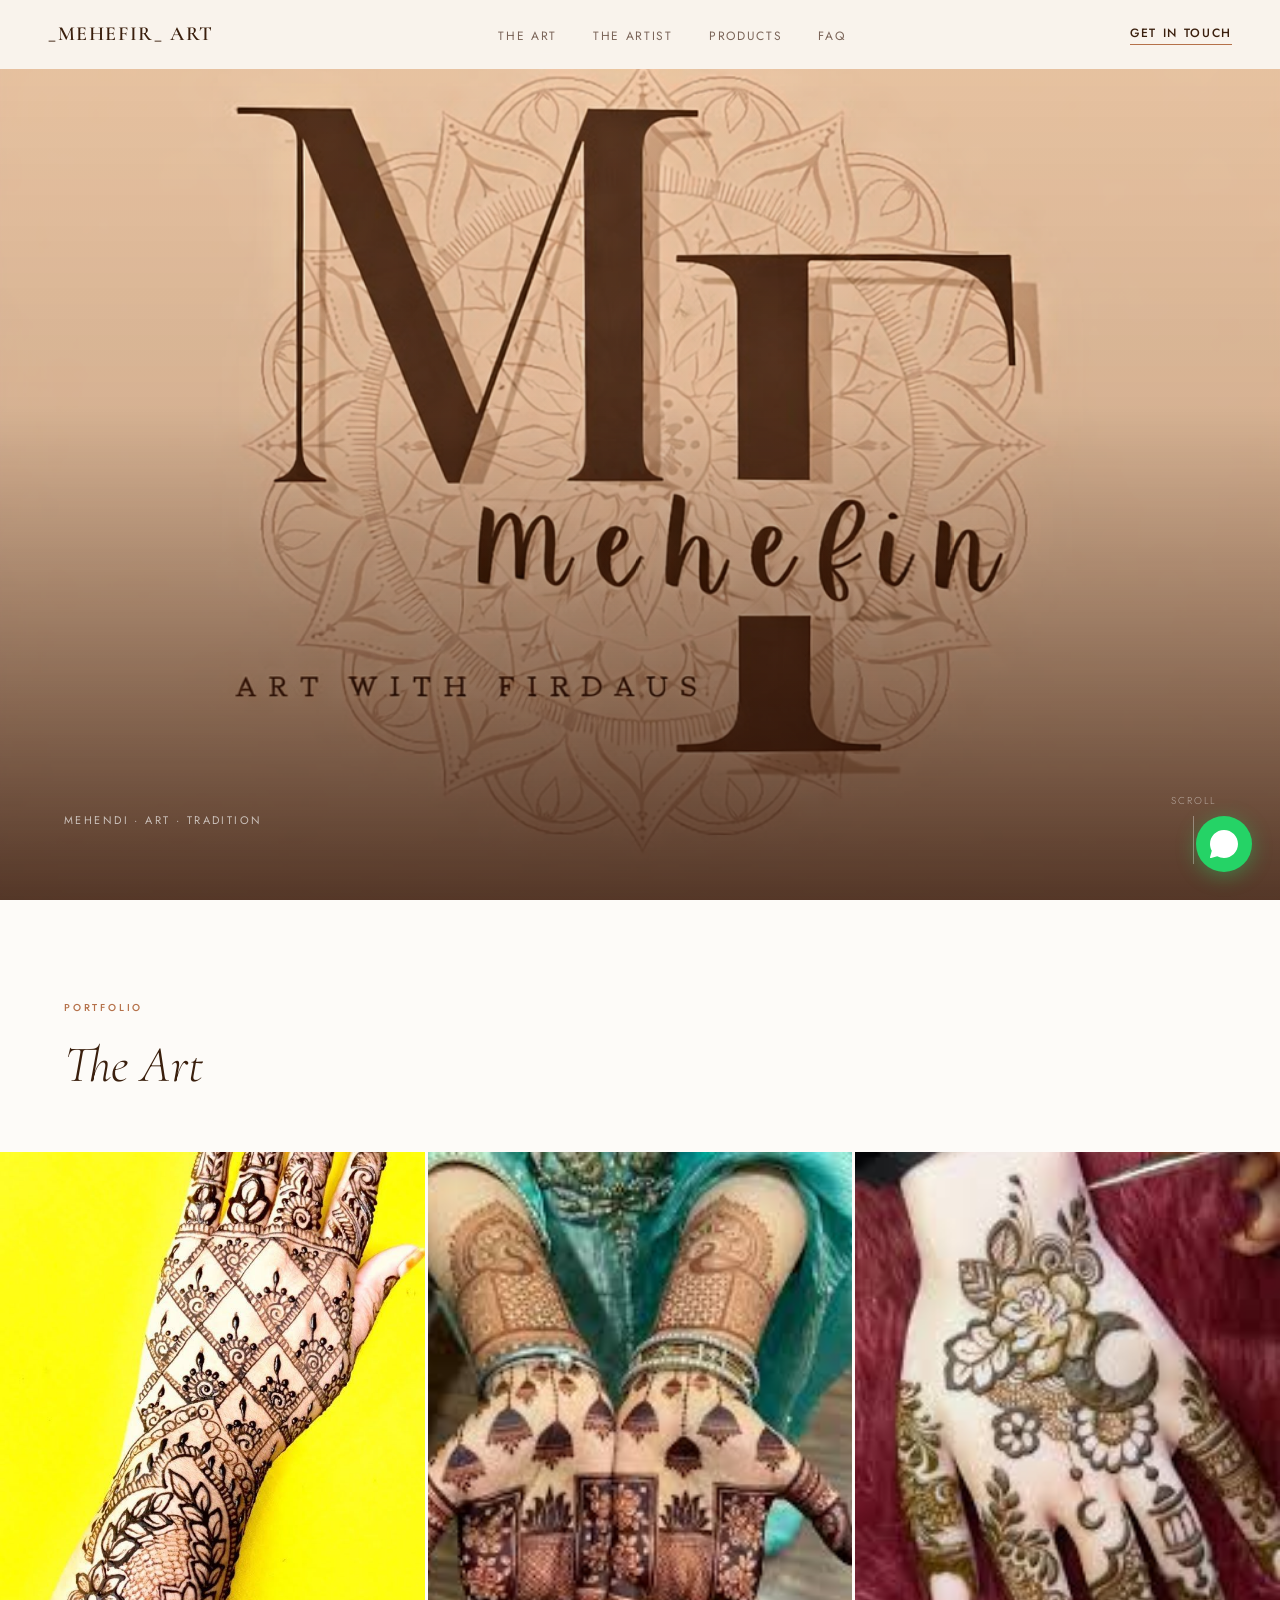
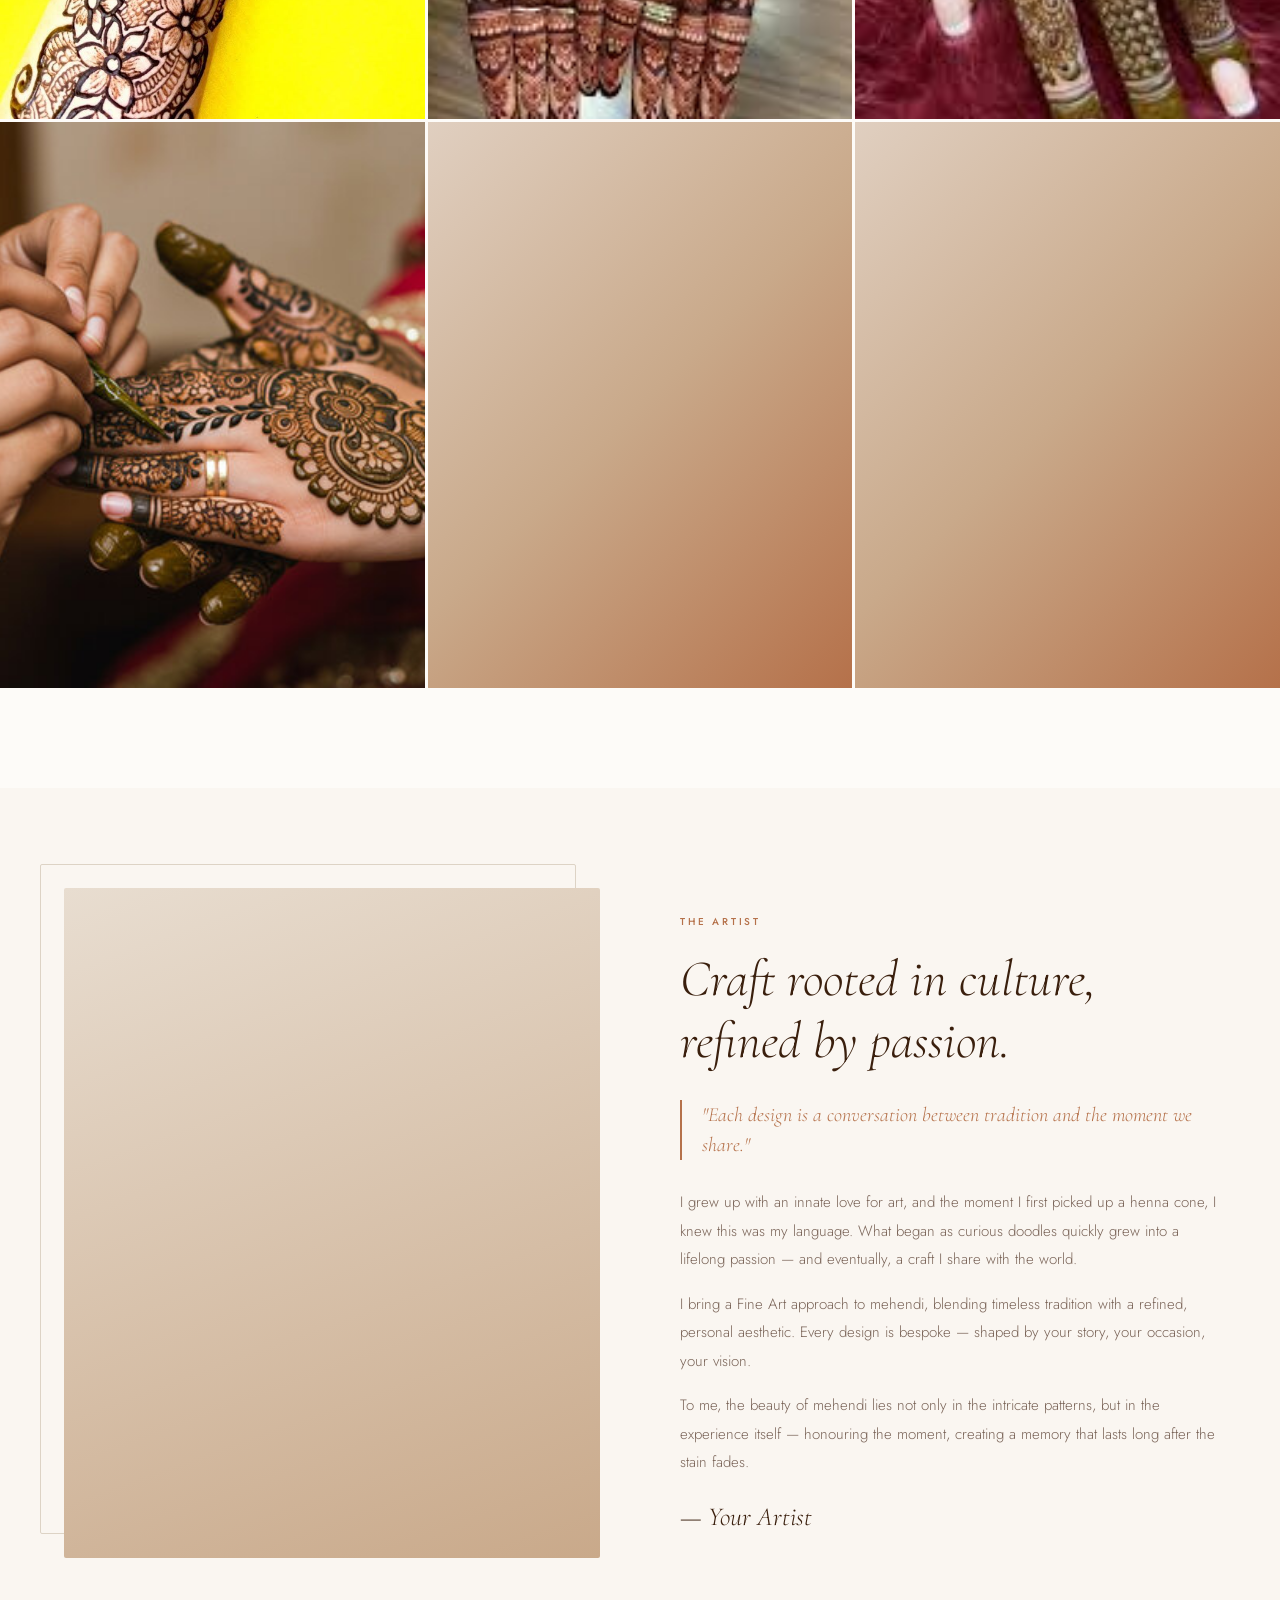
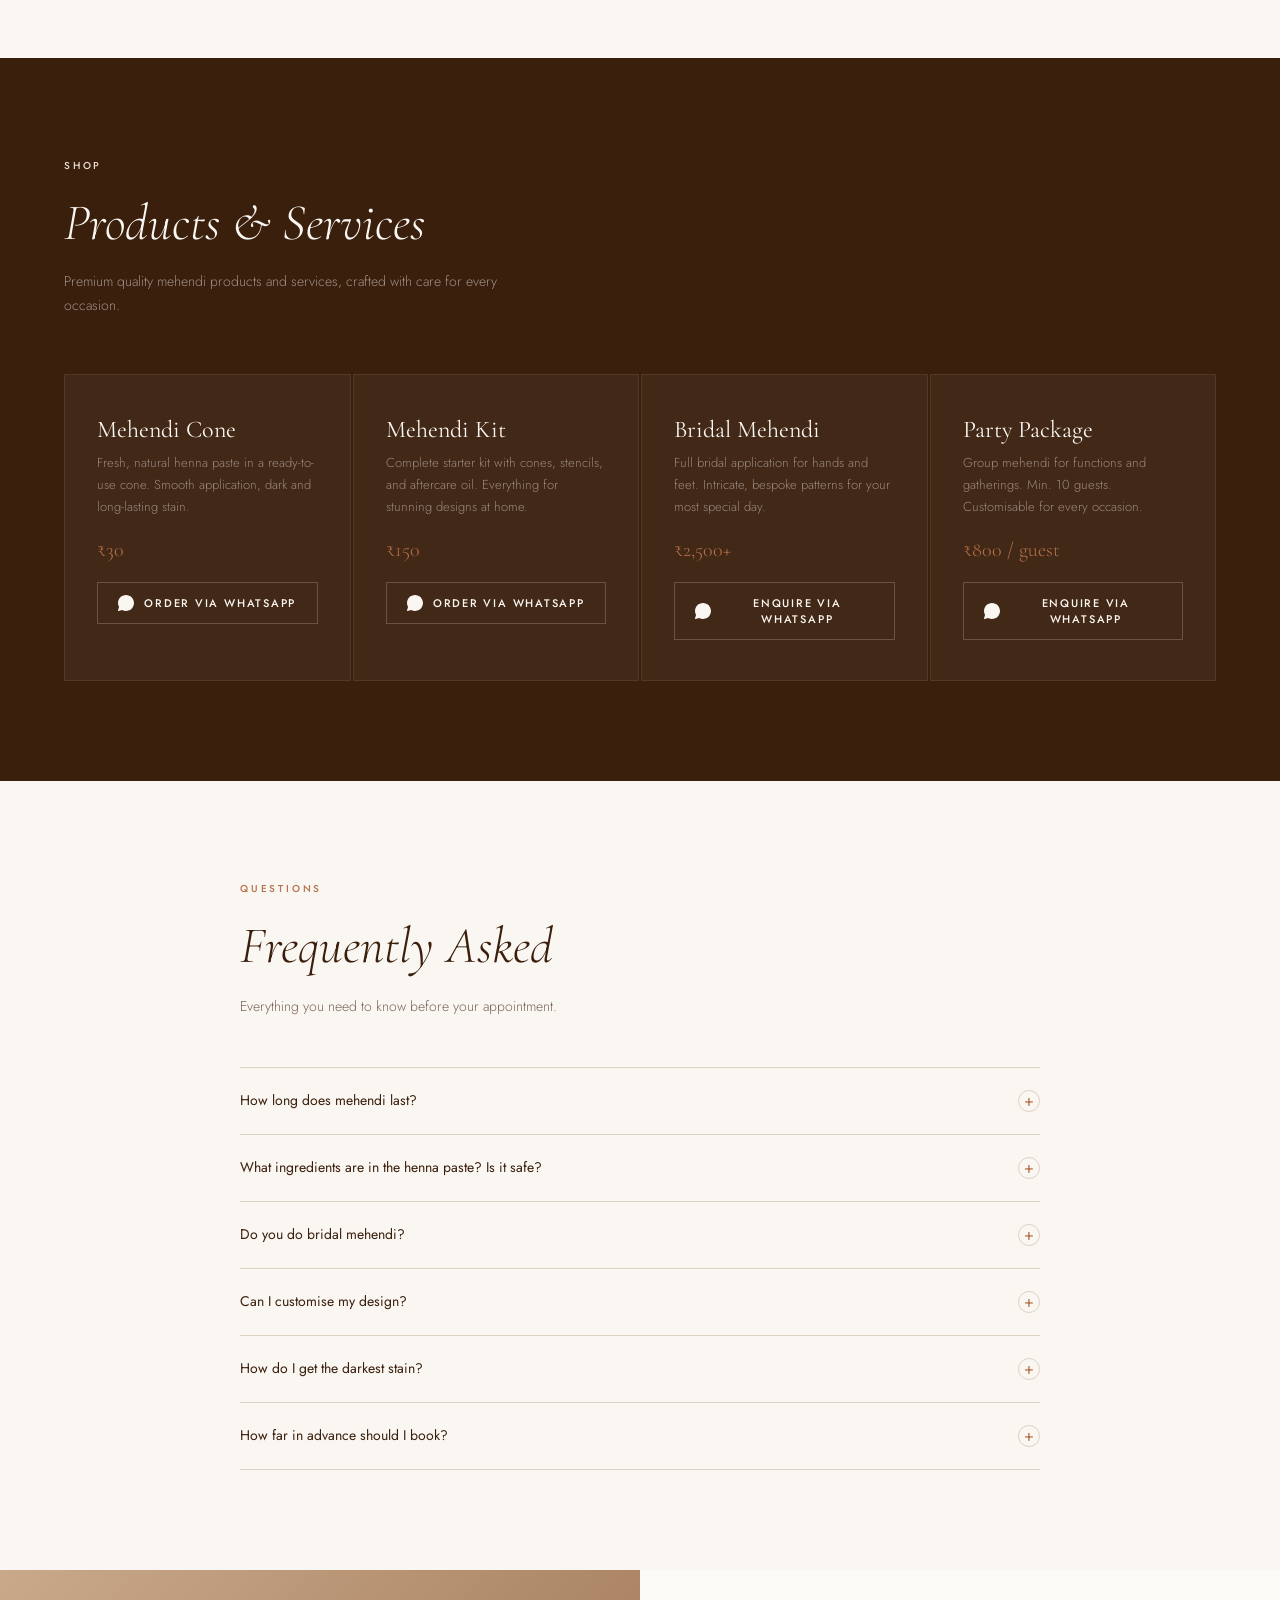
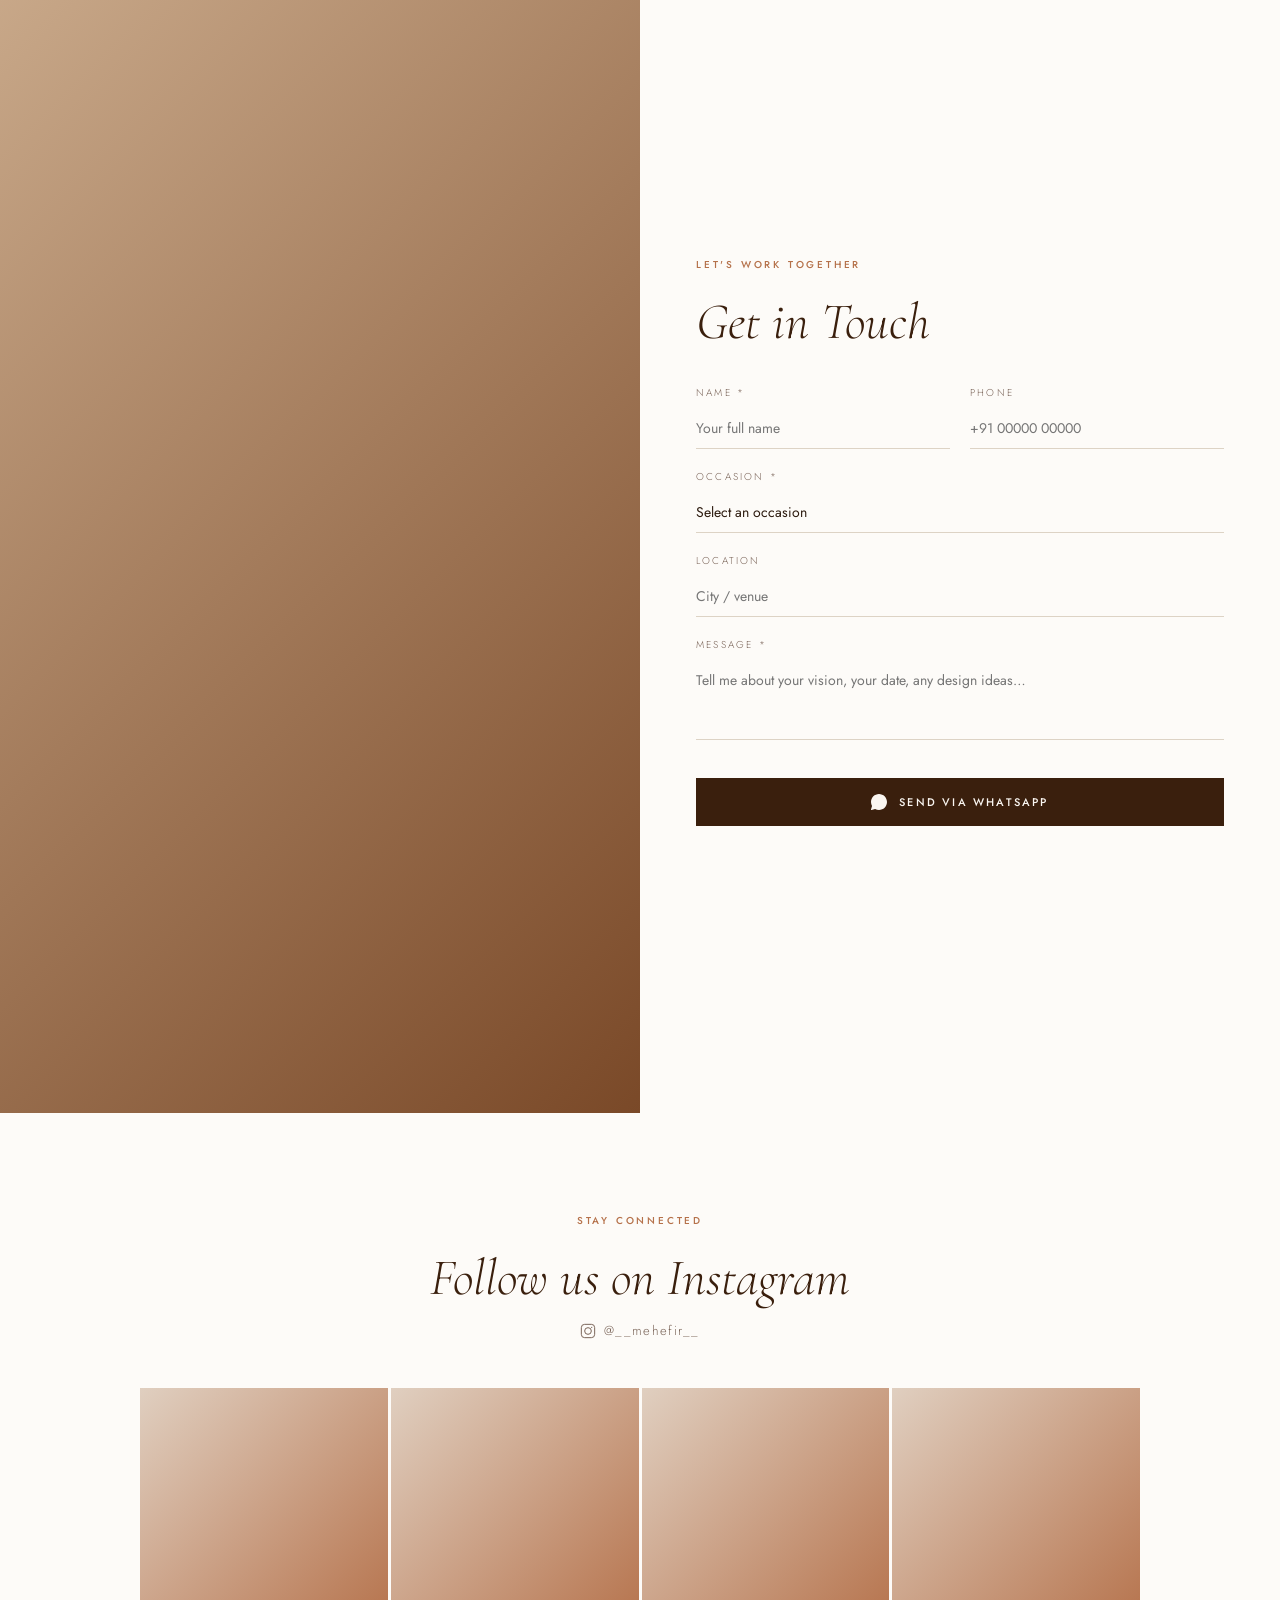
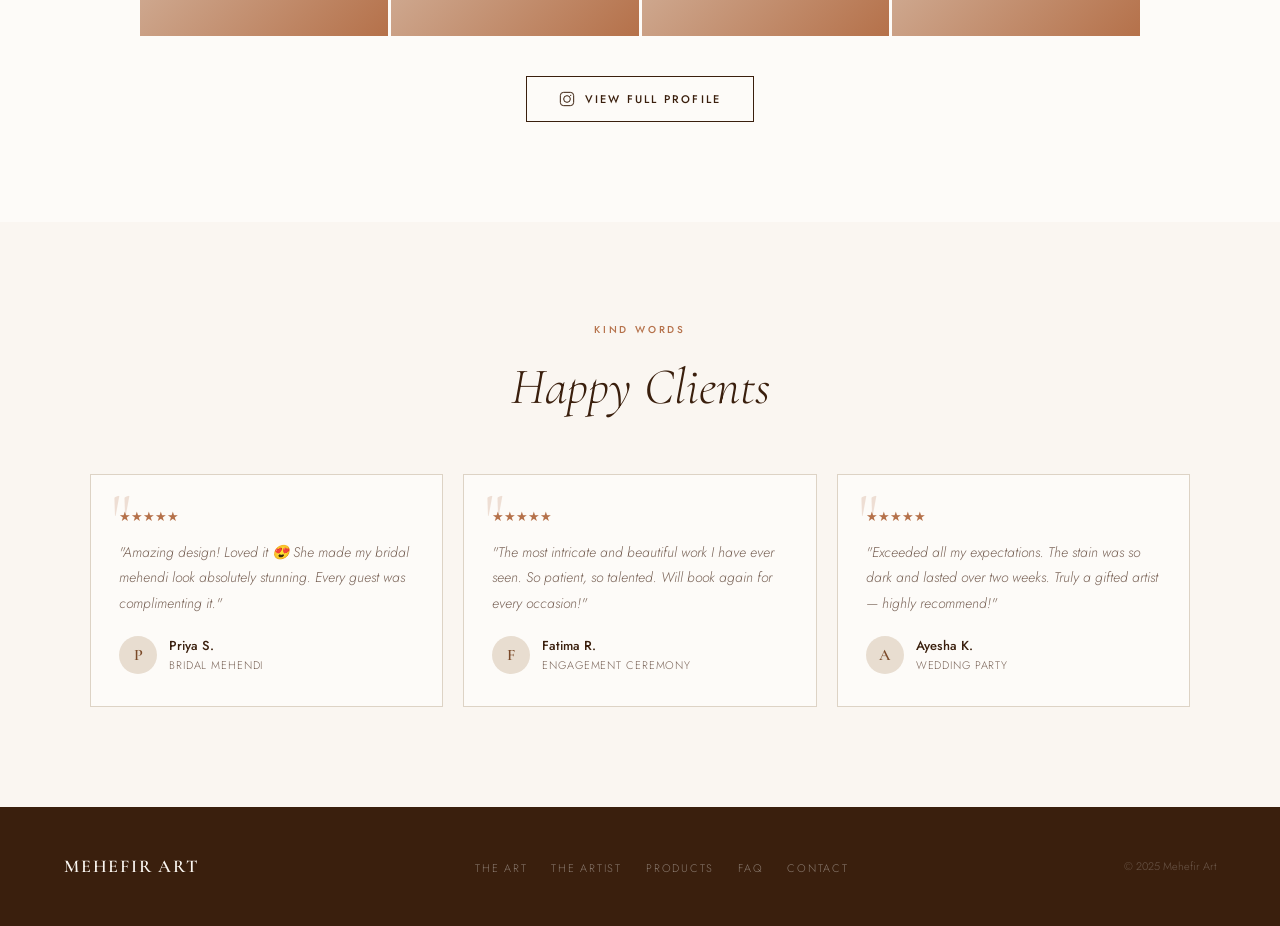
==== commit 188db9e0: "Update Instagram image alt text for better context" ====
--- a/index.html
+++ b/index.html
@@ -841,7 +841,7 @@
   </a>
   <div class="instagram-grid">
     <a href="https://instagram.com/__mehefir__" target="_blank" class="instagram-item">
-      <img src="insta1.jpg" alt="Post 1" onerror="this.outerHTML='<div class=ph-insta></div>'">
+      <img src="insta1.jpg" alt="https://www.instagram.com/p/C-z4B5APE1n/?utm_source=ig_web_copy_link&igsh=MzRlODBiNWFlZA==" onerror="this.outerHTML='<div class=ph-insta></div>'">
       <div class="insta-overlay"><svg viewBox="0 0 24 24" fill="none" stroke="currentColor" stroke-width="1.5"><rect x="2" y="2" width="20" height="20" rx="5"/><circle cx="12" cy="12" r="5"/></svg></div>
     </a>
     <a href="https://instagram.com/_mehefir_" target="_blank" class="instagram-item">
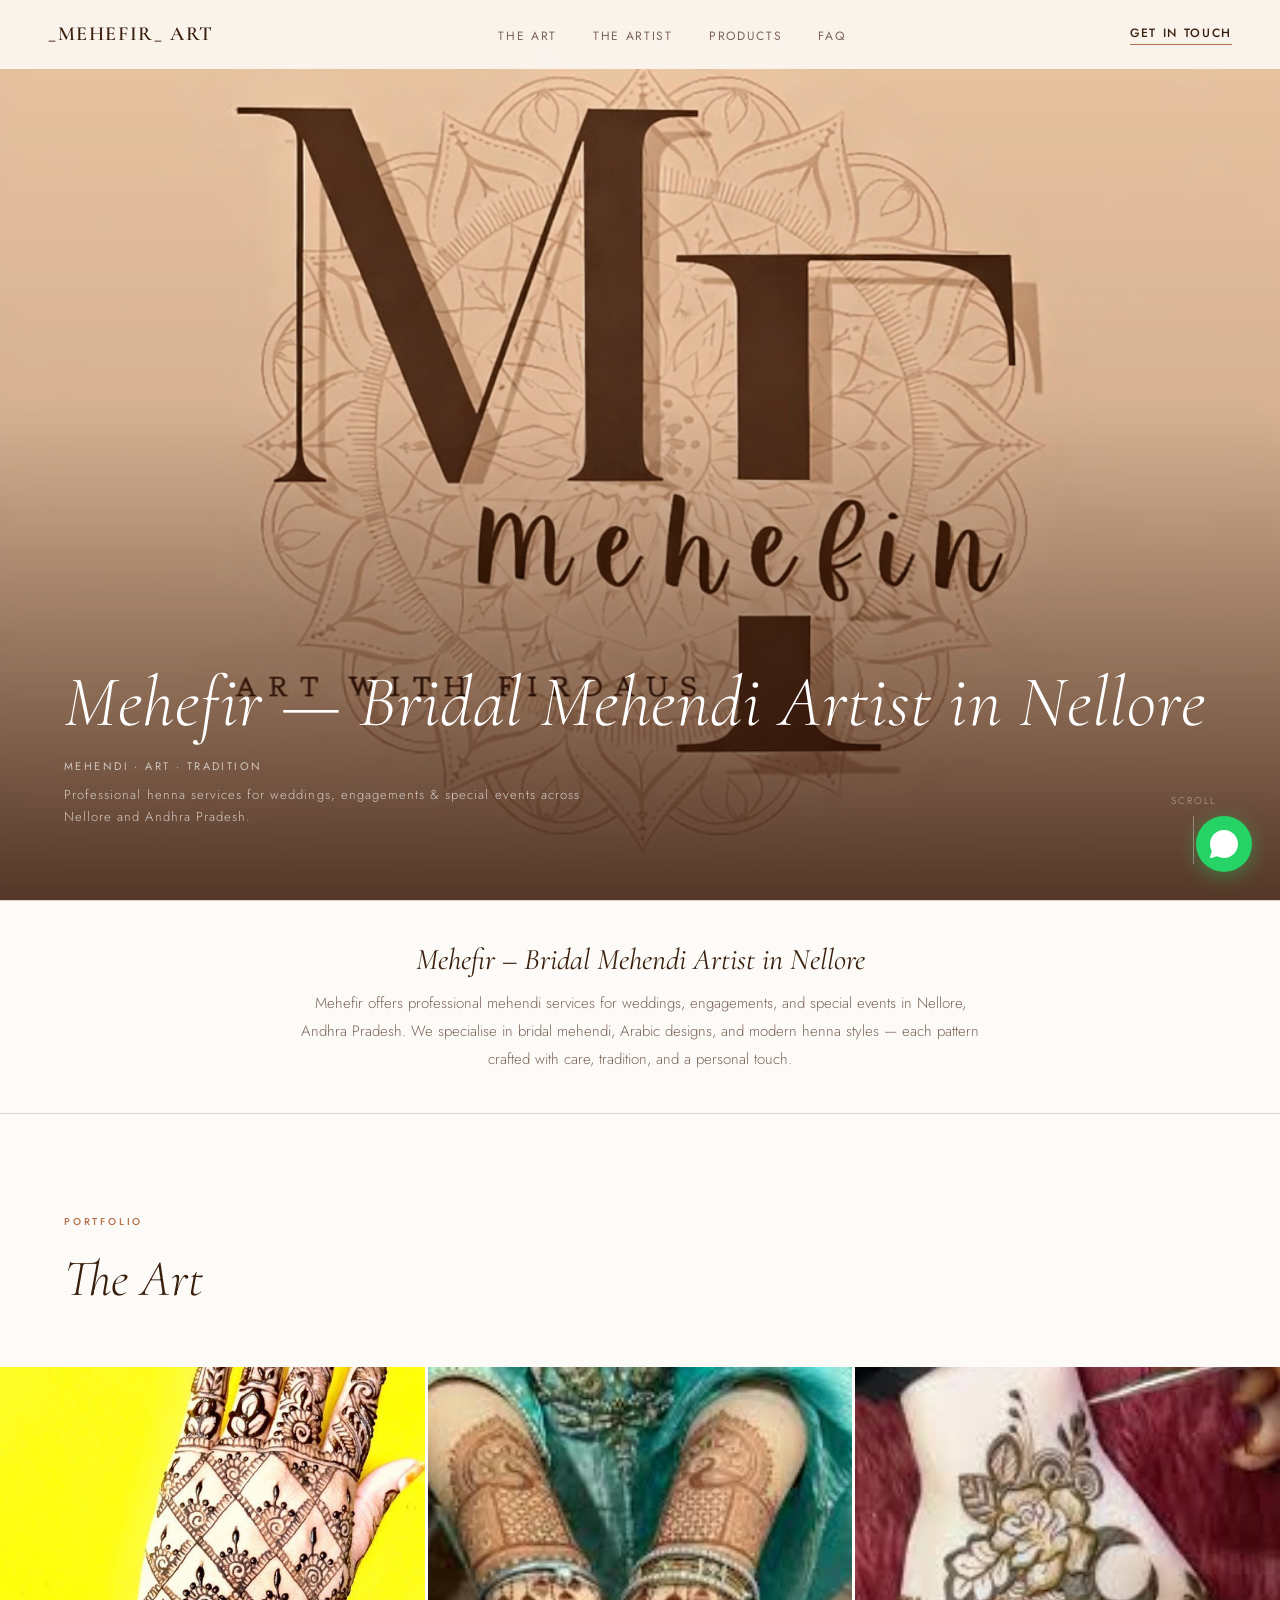
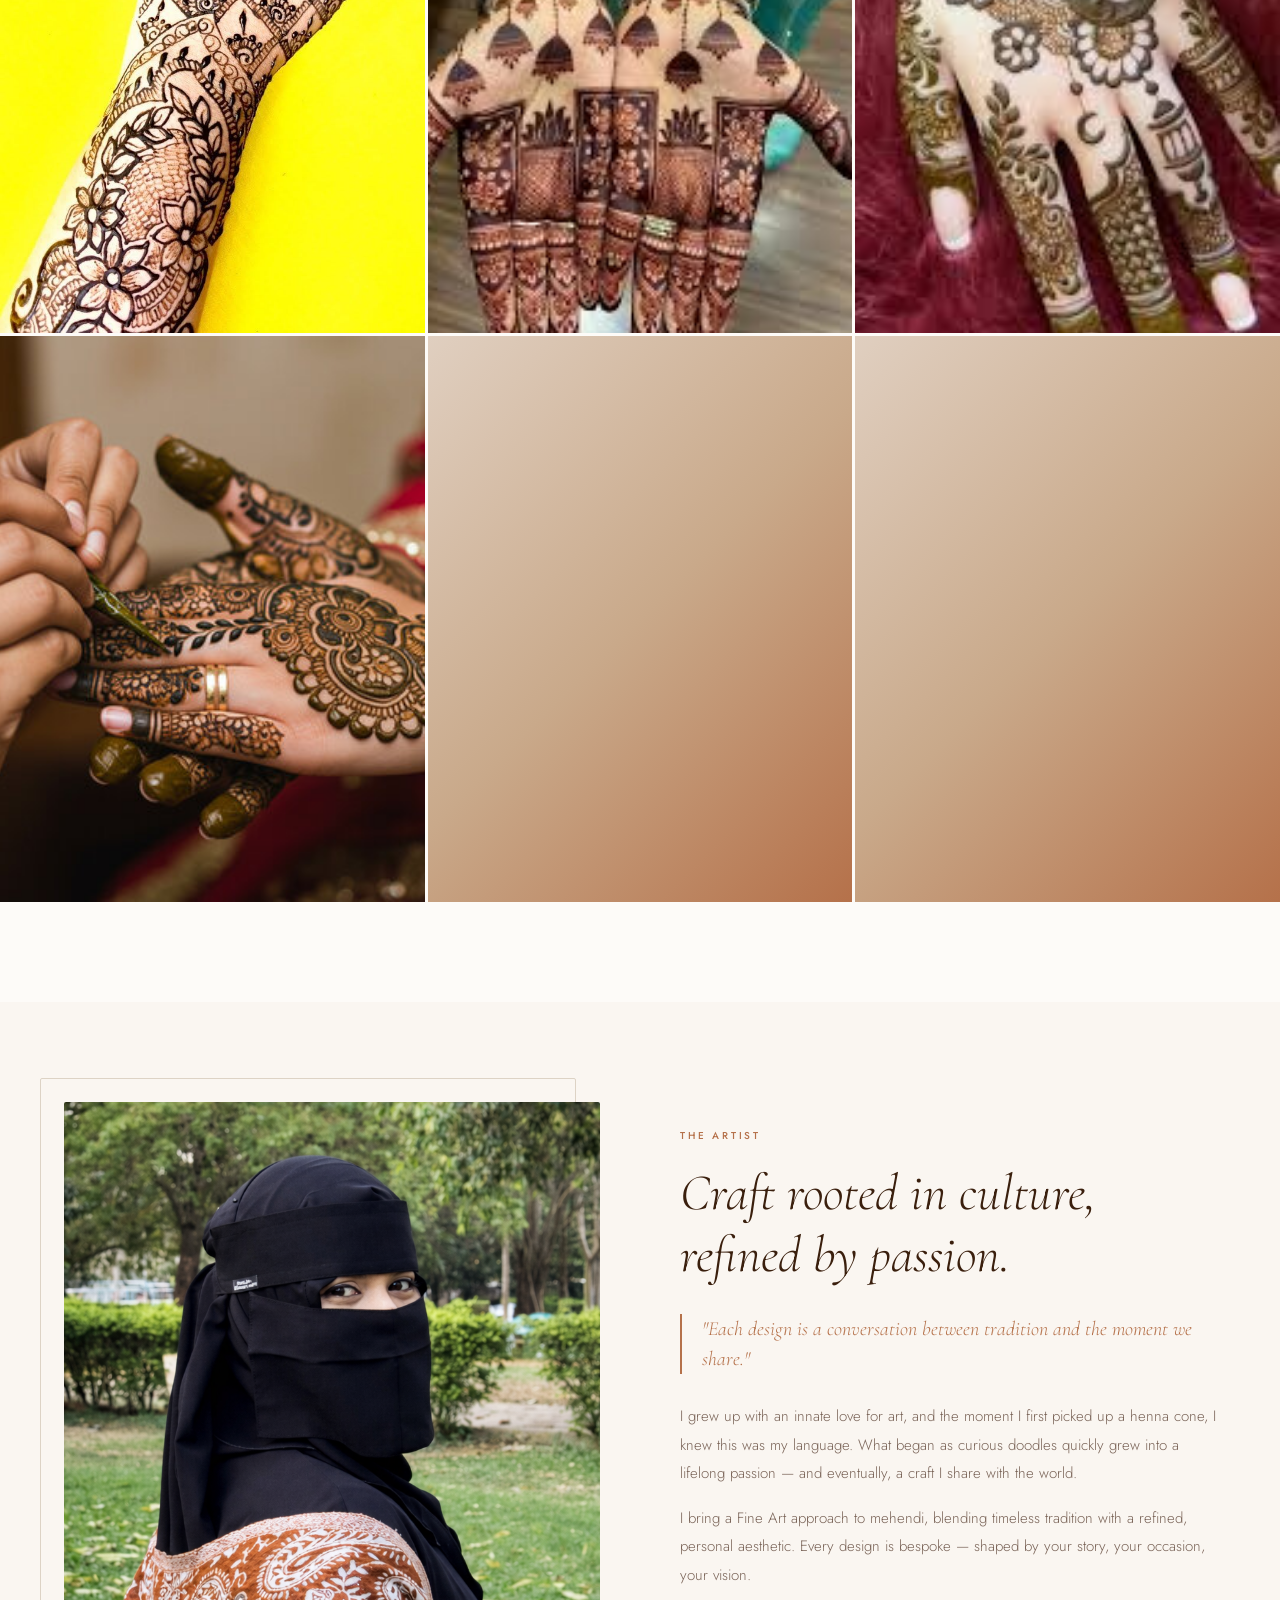
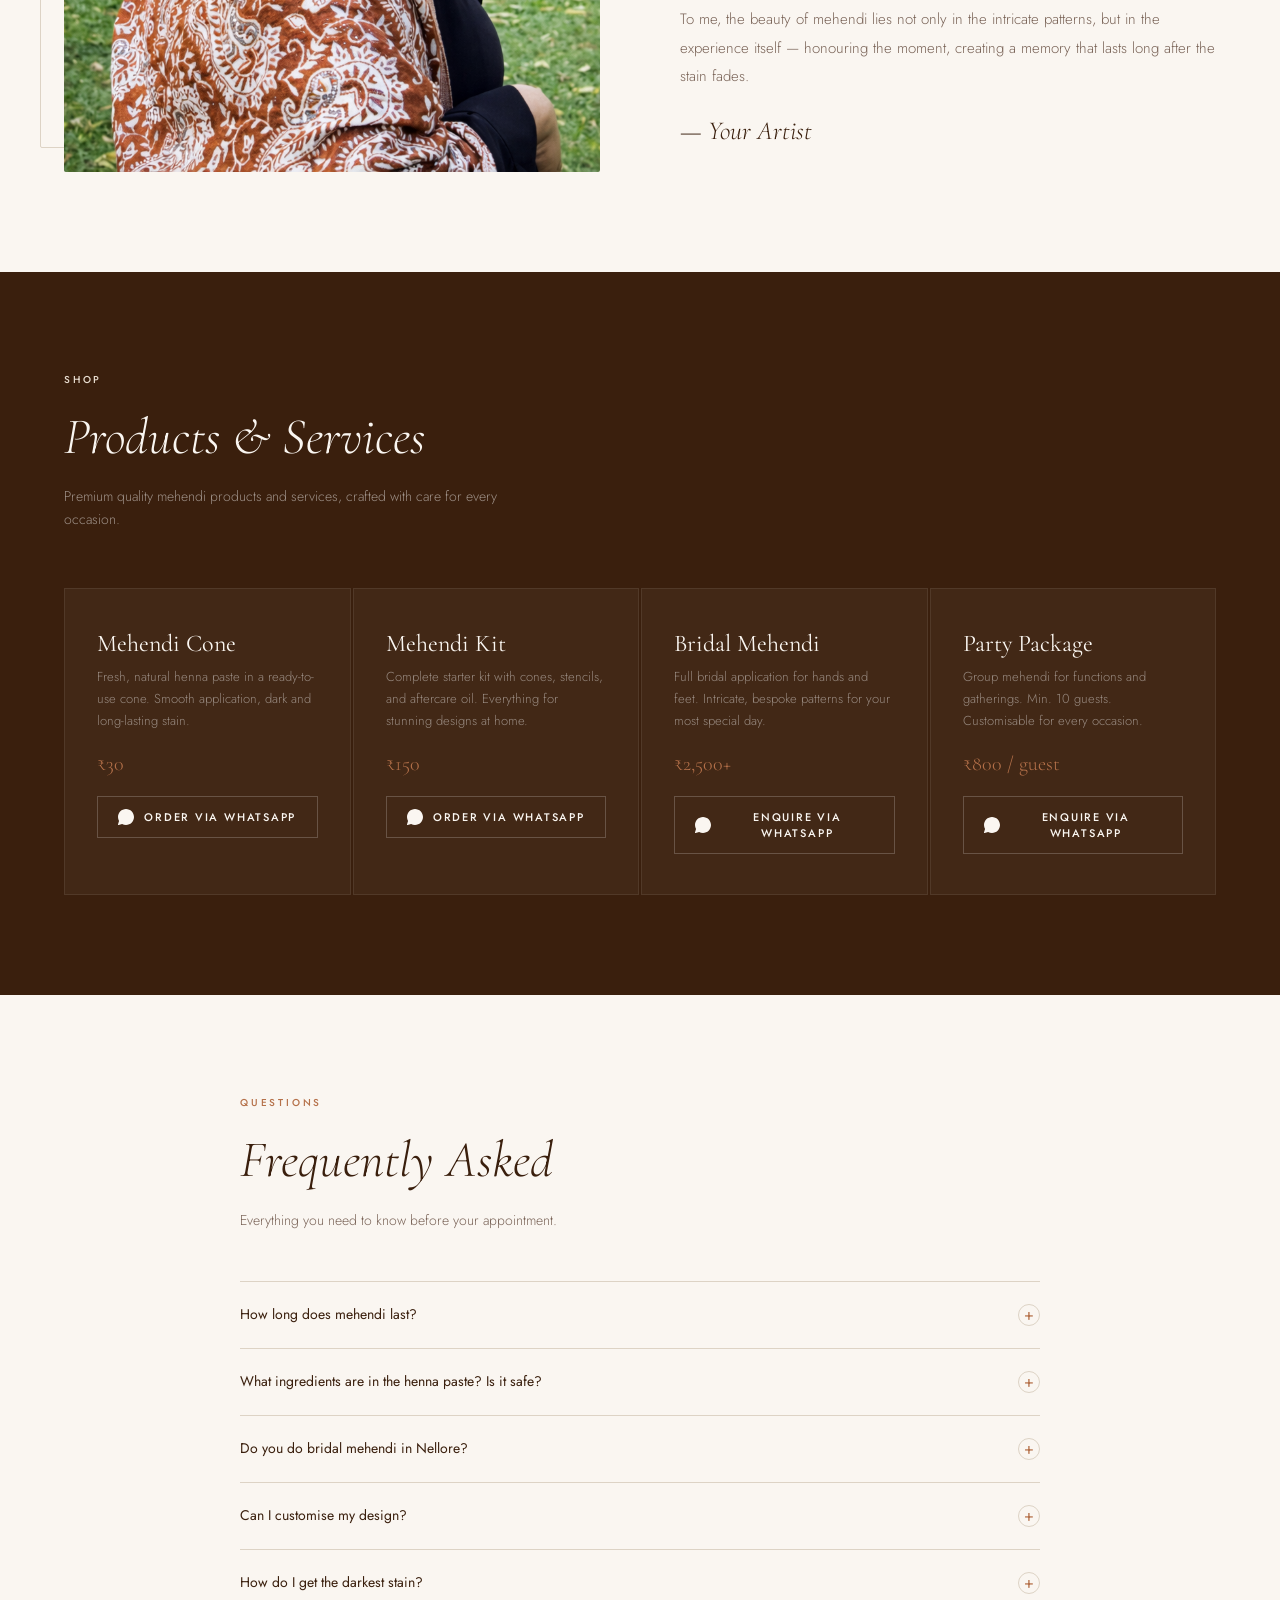
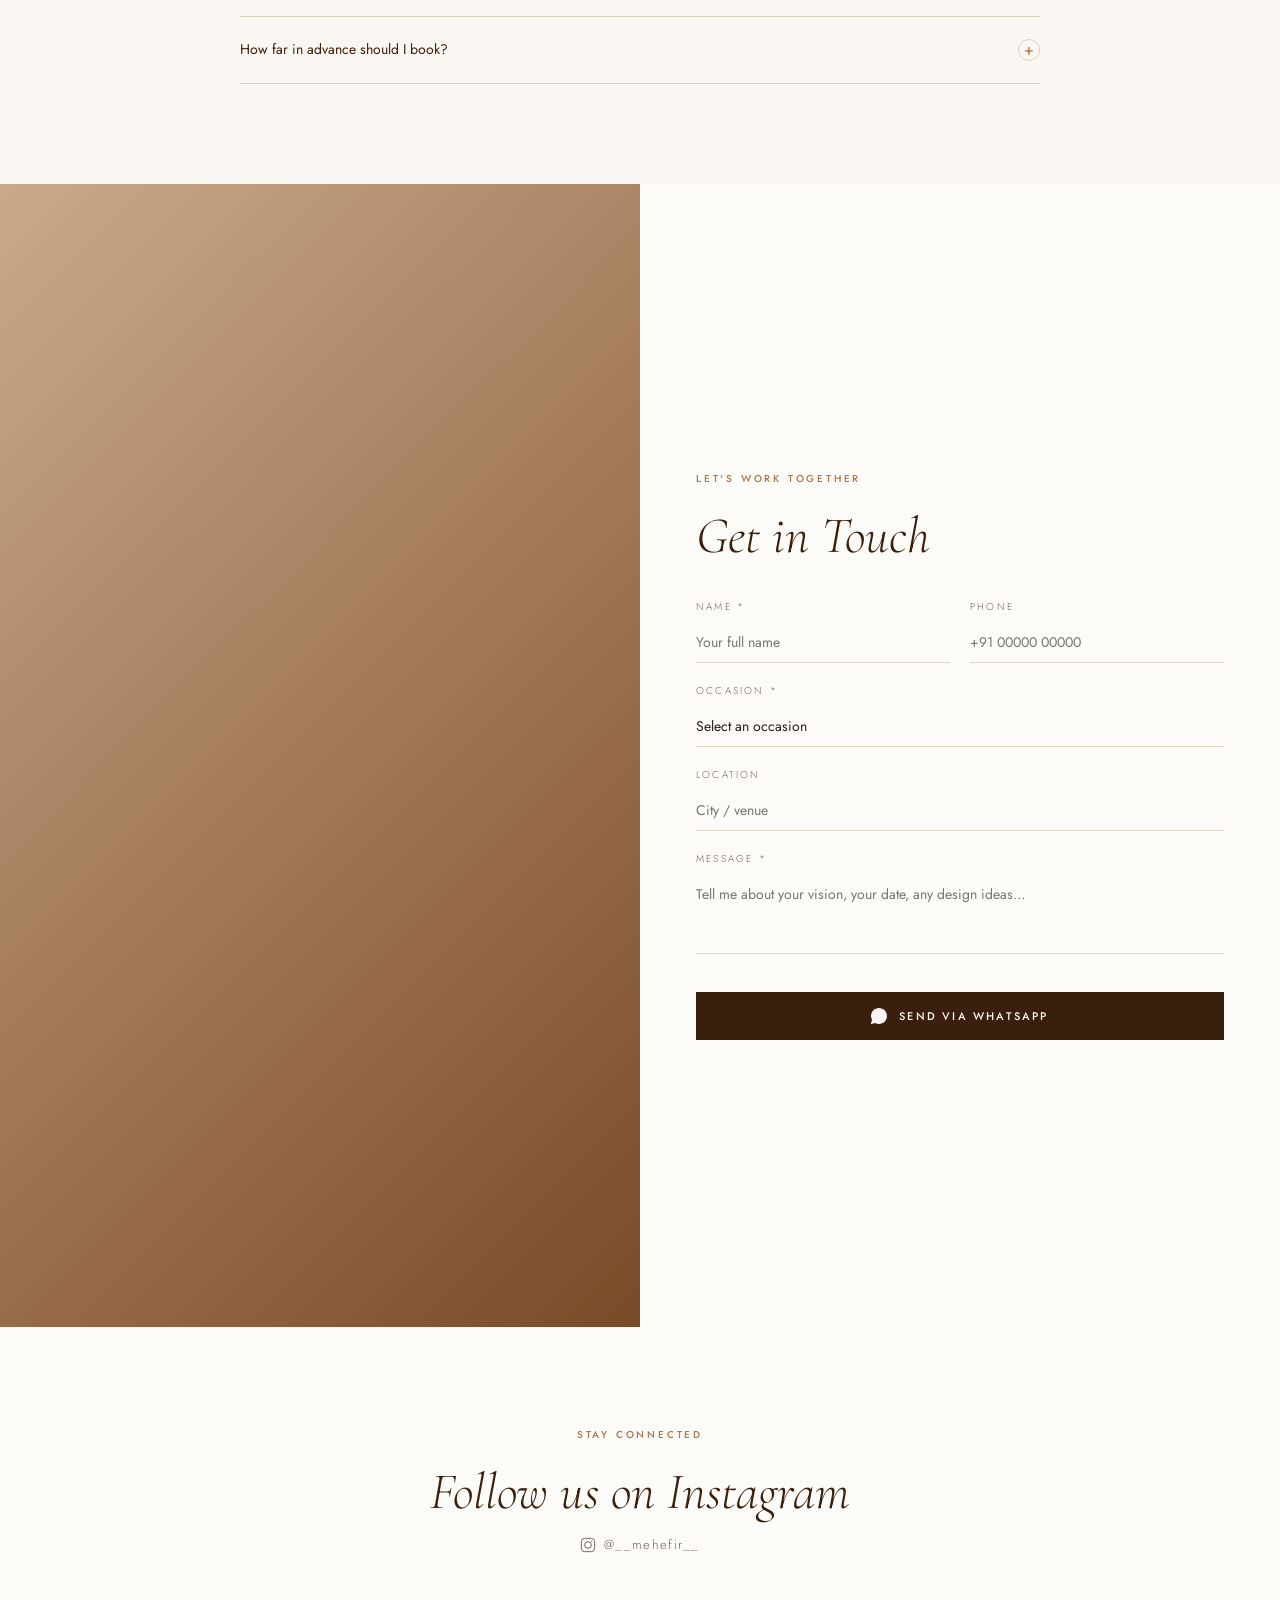
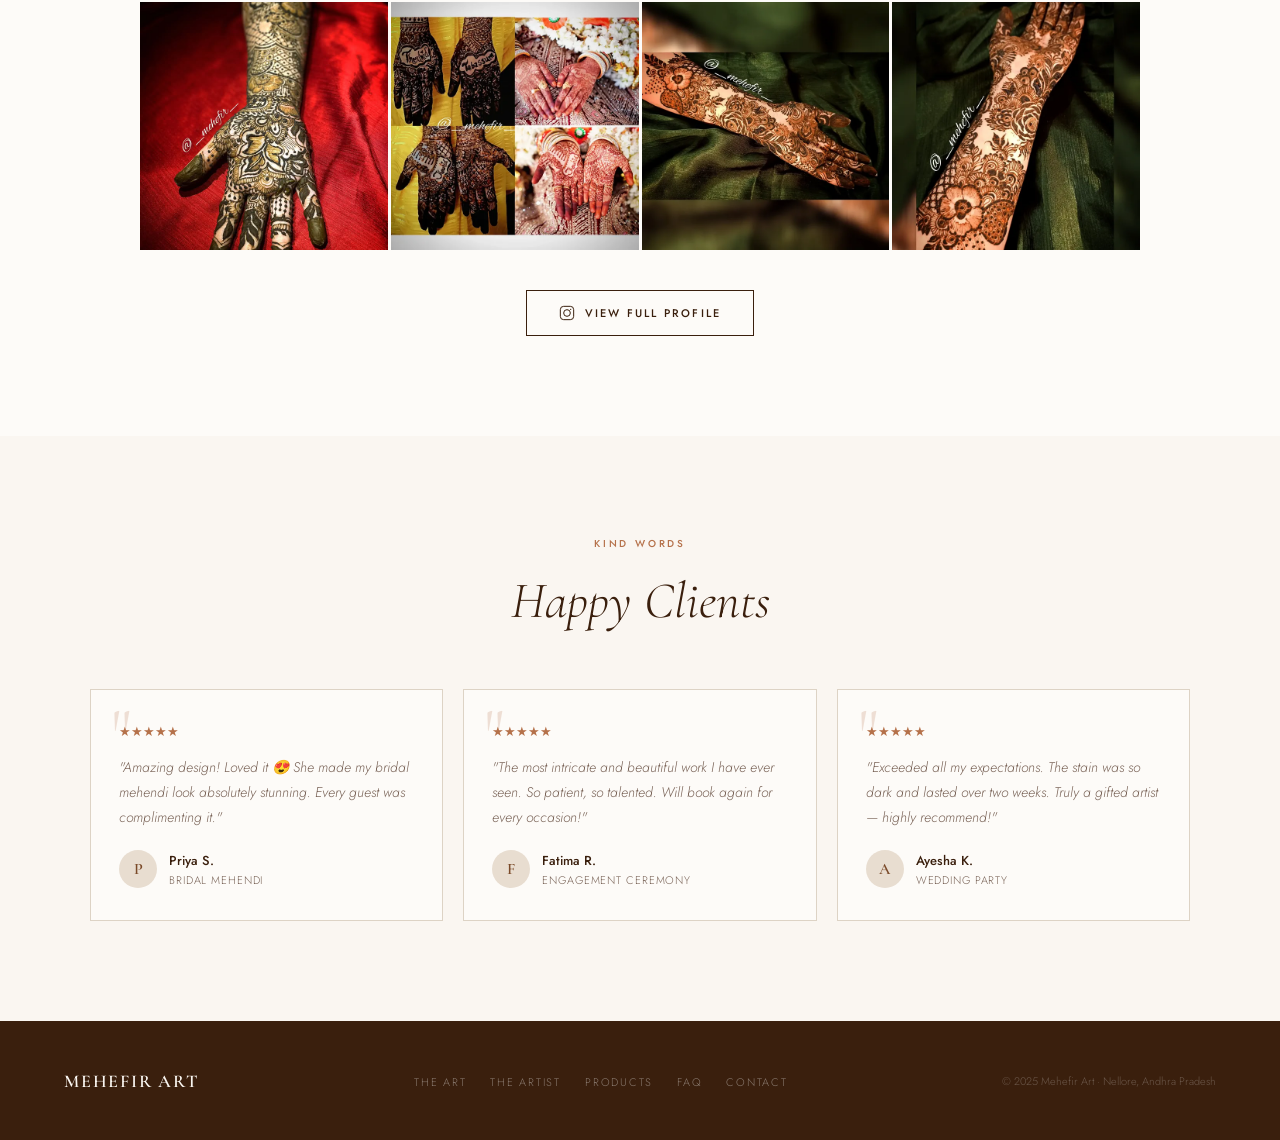
==== commit f015d739: "Update index.html" ====
--- a/index.html
+++ b/index.html
@@ -3,10 +3,98 @@
 <head>
 <meta charset="UTF-8">
 <meta name="viewport" content="width=device-width, initial-scale=1.0">
-<title>Mehefir Art</title>
+
+<!-- ══ BASIC SEO ══ -->
+<title>Mehefir | Bridal Mehendi Artist in Nellore | Henna Services</title>
+<meta name="description" content="Mehefir - Professional bridal mehendi artist in Nellore. Book stunning henna designs for weddings, parties & events. WhatsApp now!">
+<meta name="keywords" content="Mehefir, Mehendi artist Nellore, Bridal Mehendi, Henna designs, Mehendi near me, bridal henna Nellore, wedding mehendi Andhra Pradesh">
+<meta name="author" content="Mehefir Art">
+<meta name="robots" content="index, follow">
+<link rel="canonical" href="https://mehefir.netlify.app">
+
+<!-- ══ OPEN GRAPH (WhatsApp / Instagram / Social Sharing) ══ -->
+<meta property="og:title" content="Mehefir | Bridal Mehendi Artist in Nellore">
+<meta property="og:description" content="Book professional bridal mehendi services in Nellore. Stunning henna designs for weddings, engagements & events.">
+<meta property="og:image" content="https://mehefir.netlify.app/logo.png">
+<meta property="og:url" content="https://mehefir.netlify.app">
+<meta property="og:type" content="website">
+<meta property="og:locale" content="en_IN">
+<meta property="og:site_name" content="Mehefir Art">
+
+<!-- ══ TWITTER CARD ══ -->
+<meta name="twitter:card" content="summary_large_image">
+<meta name="twitter:title" content="Mehefir | Bridal Mehendi Artist in Nellore">
+<meta name="twitter:description" content="Professional bridal mehendi services in Nellore. Book now via WhatsApp!">
+<meta name="twitter:image" content="https://mehefir.netlify.app/logo.png">
+
+<!-- ══ FAVICON ══ -->
+<link rel="icon" href="favicon.ico" type="image/x-icon">
+<link rel="apple-touch-icon" href="favicon.ico">
+
+<!-- ══ STRUCTURED DATA — LocalBusiness / BeautySalon ══ -->
+<script type="application/ld+json">
+{
+  "@context": "https://schema.org",
+  "@type": "BeautySalon",
+  "name": "Mehefir Mehendi Artist",
+  "image": "https://mehefir.netlify.app/logo.png",
+  "url": "https://mehefir.netlify.app",
+  "telephone": "+919963152996",
+  "priceRange": "₹₹",
+  "description": "Professional bridal mehendi artist in Nellore offering henna services for weddings, engagements, baby showers and parties.",
+  "address": {
+    "@type": "PostalAddress",
+    "addressLocality": "Nellore",
+    "addressRegion": "Andhra Pradesh",
+    "addressCountry": "IN"
+  },
+  "geo": {
+    "@type": "GeoCoordinates",
+    "latitude": "14.4426",
+    "longitude": "79.9865"
+  },
+  "openingHoursSpecification": {
+    "@type": "OpeningHoursSpecification",
+    "dayOfWeek": ["Monday","Tuesday","Wednesday","Thursday","Friday","Saturday","Sunday"],
+    "opens": "09:00",
+    "closes": "20:00"
+  },
+  "sameAs": [
+    "https://instagram.com/__mehefir__"
+  ],
+  "hasOfferCatalog": {
+    "@type": "OfferCatalog",
+    "name": "Mehendi Services",
+    "itemListElement": [
+      {
+        "@type": "Offer",
+        "itemOffered": {
+          "@type": "Service",
+          "name": "Bridal Mehendi",
+          "description": "Full bridal application for hands and feet"
+        },
+        "price": "2500",
+        "priceCurrency": "INR"
+      },
+      {
+        "@type": "Offer",
+        "itemOffered": {
+          "@type": "Service",
+          "name": "Party Mehendi Package",
+          "description": "Group mehendi for functions and gatherings"
+        },
+        "price": "800",
+        "priceCurrency": "INR"
+      }
+    ]
+  }
+}
+</script>
+
+<!-- ══ FONTS ══ -->
 <link href="https://fonts.googleapis.com/css2?family=Cormorant+Garamond:ital,wght@0,300;0,400;0,600;1,300;1,400&family=Jost:wght@300;400;500&display=swap" rel="stylesheet">
+
 <style>
-
 /* ── VARIABLES ── */
 :root {
   --cream: #faf6f1;
@@ -130,6 +218,19 @@
 }
 
 /* ══════════════════════════════
+   SEO HERO TEXT (visually hidden but crawlable)
+══════════════════════════════ */
+.seo-hero-text {
+  position: absolute;
+  left: -9999px;
+  top: auto;
+  width: 1px;
+  height: 1px;
+  overflow: hidden;
+  clip: rect(1px,1px,1px,1px);
+}
+
+/* ══════════════════════════════
    HERO
 ══════════════════════════════ */
 .hero {
@@ -163,9 +264,29 @@
   from { opacity: 0; transform: translateY(28px); }
   to   { opacity: 1; transform: translateY(0); }
 }
+.hero-content h1 {
+  font-family: 'Cormorant Garamond', serif;
+  font-size: clamp(36px, 6vw, 72px);
+  font-weight: 300; font-style: italic;
+  color: #fff;
+  line-height: 1.15;
+  margin-bottom: 14px;
+  letter-spacing: 0.01em;
+}
 .hero-content p {
   font-size: 11px; font-weight: 400; letter-spacing: 0.22em;
   text-transform: uppercase; color: rgba(255,255,255,0.65);
+}
+.hero-tagline {
+  font-family: 'Jost', sans-serif;
+  font-size: 13px !important;
+  font-weight: 300 !important;
+  letter-spacing: 0.08em !important;
+  text-transform: none !important;
+  color: rgba(255,255,255,0.7) !important;
+  max-width: 520px;
+  line-height: 1.7 !important;
+  margin-top: 10px;
 }
 .hero-scroll {
   position: absolute; bottom: 36px; right: 64px; z-index: 2;
@@ -196,6 +317,31 @@
   font-family: 'Cormorant Garamond', serif;
   font-size: clamp(28px, 4vw, 54px); font-weight: 300; font-style: italic;
   color: var(--deep-brown); line-height: 1.2;
+}
+
+/* ══════════════════════════════
+   SEO INTRO STRIP
+══════════════════════════════ */
+.seo-intro-strip {
+  background: var(--warm-white);
+  border-top: 1px solid var(--border);
+  border-bottom: 1px solid var(--border);
+  padding: 40px 64px;
+  text-align: center;
+}
+.seo-intro-strip h2 {
+  font-family: 'Cormorant Garamond', serif;
+  font-size: clamp(20px, 3vw, 30px);
+  font-weight: 400; font-style: italic;
+  color: var(--deep-brown);
+  margin-bottom: 12px;
+}
+.seo-intro-strip p {
+  font-size: 15px;
+  color: var(--text-light);
+  line-height: 1.85;
+  max-width: 700px;
+  margin: 0 auto;
 }
 
 /* ══════════════════════════════
@@ -504,122 +650,108 @@
    TABLET  ≤ 900px
 ══════════════════════════════ */
 @media (max-width: 900px) {
-  /* Nav */
   nav { padding: 18px 24px; }
   nav.scrolled { padding: 14px 24px; }
   .nav-links, .nav-cta { display: none; }
   .hamburger { display: flex; }
 
-  /* Hero */
   .hero-content { padding: 0 24px 56px; }
   .hero-scroll { right: 24px; }
 
-  /* Sections */
   .section { padding: 72px 32px; }
 
-  /* Gallery */
   .gallery-section { padding: 72px 0; }
   .gallery-header { padding: 0 32px; margin-bottom: 36px; }
   .gallery-grid { grid-template-columns: repeat(2, 1fr); }
 
-  /* About */
   .about-wrap { grid-template-columns: 1fr; gap: 40px; }
   .about-img::before { display: none; }
 
-  /* Products */
   .products-section { padding: 72px 32px; }
   .products-grid { grid-template-columns: repeat(2, 1fr); gap: 10px; }
 
-  /* Contact */
   .contact-section { grid-template-columns: 1fr; }
   .contact-img { min-height: 280px; }
   .contact-form-wrap { padding: 60px 40px; }
 
-  /* Instagram */
   .instagram-section { padding: 72px 32px; }
   .instagram-grid { grid-template-columns: repeat(2, 1fr); }
 
-  /* Testimonials */
   .testimonials-section { padding: 72px 32px; }
   .testimonials-grid { grid-template-columns: repeat(2, 1fr); gap: 16px; margin-top: 40px; }
 
-  /* Footer */
   footer { padding: 40px 32px; justify-content: center; text-align: center; }
   .footer-links { justify-content: center; }
+
+  .seo-intro-strip { padding: 32px 32px; }
 }
 
 /* ══════════════════════════════
    MOBILE  ≤ 600px
 ══════════════════════════════ */
 @media (max-width: 600px) {
-  /* Nav */
   nav { padding: 16px 20px; }
   nav.scrolled { padding: 14px 20px; }
   .nav-logo { font-size: 17px; }
 
-  /* Hero */
   .hero { height: 100svh; }
   .hero-content { padding: 0 20px 44px; }
+  .hero-content h1 { font-size: clamp(28px, 8vw, 42px); }
   .hero-content p { font-size: 10px; letter-spacing: 0.16em; }
+  .hero-tagline { font-size: 12px !important; }
   .hero-scroll { display: none; }
 
-  /* Sections */
   .section { padding: 60px 20px; }
   .section-title { font-size: clamp(24px, 7vw, 34px); }
   .section-label { font-size: 9px; }
 
-  /* Gallery */
   .gallery-section { padding: 56px 0; }
   .gallery-header { padding: 0 20px; margin-bottom: 28px; }
   .gallery-grid { grid-template-columns: repeat(2, 1fr); gap: 2px; }
 
-  /* About */
   .about-wrap { gap: 28px; }
   .about-text blockquote { font-size: 17px; padding-left: 14px; margin: 20px 0; }
   .about-text p { font-size: 14px; }
   .about-sig { font-size: 22px; }
 
-  /* Products */
   .products-section { padding: 56px 20px; }
   .products-grid { grid-template-columns: 1fr; gap: 10px; }
   .product-card { padding: 28px 20px; }
   .product-card h3 { font-size: 22px; }
   .product-card .desc { font-size: 13px; }
 
-  /* FAQ */
   .faq-question { font-size: 13px; padding: 18px 0; }
   .faq-answer p { font-size: 13px; }
   .faq-icon { width: 20px; height: 20px; font-size: 14px; }
 
-  /* Contact */
   .contact-img { min-height: 220px; }
   .contact-form-wrap { padding: 48px 20px; }
   .form-row { grid-template-columns: 1fr; gap: 0; }
   .form-group input,
   .form-group textarea,
-  .form-group select { font-size: 16px; /* prevents iOS zoom */ }
-
-  /* Instagram */
+  .form-group select { font-size: 16px; }
+
   .instagram-section { padding: 56px 20px; }
   .instagram-grid { grid-template-columns: repeat(2, 1fr); gap: 2px; max-width: 100%; }
   .btn-instagram { width: 100%; justify-content: center; }
   .instagram-handle { margin-bottom: 28px; }
 
-  /* Testimonials */
   .testimonials-section { padding: 56px 20px; }
   .testimonials-grid { grid-template-columns: 1fr; gap: 14px; margin-top: 32px; }
   .testimonial-card { padding: 28px 20px; }
   .testimonial-card p { font-size: 14px; }
 
-  /* WhatsApp float */
   .whatsapp-float { bottom: 20px; right: 16px; width: 50px; height: 50px; }
   .whatsapp-float svg { width: 24px; }
 
-  /* Footer */
   footer { padding: 36px 20px; gap: 16px; }
   .footer-logo { font-size: 16px; }
   .footer-links { gap: 14px; }
   .footer-copy { font-size: 10px; width: 100%; text-align: center; }
+
+  .seo-intro-strip { padding: 28px 20px; }
+  .seo-intro-strip h2 { font-size: 20px; }
+  .seo-intro-strip p { font-size: 14px; }
 }
 
 /* ══════════════════════════════
@@ -631,12 +763,11 @@
   .instagram-grid { grid-template-columns: 1fr 1fr; }
   .products-grid { grid-template-columns: 1fr; }
 }
-
 </style>
 </head>
 <body>
 
-<!-- NAV -->
+<!-- ══ NAV ══ -->
 <nav id="mainNav">
   <a href="#" class="nav-logo">_mehefir_ Art</a>
   <ul class="nav-links">
@@ -651,7 +782,7 @@
   </button>
 </nav>
 
-<!-- MOBILE MENU DRAWER -->
+<!-- ══ MOBILE MENU DRAWER ══ -->
 <div class="mobile-menu" id="mobileMenu">
   <a href="#gallery"     onclick="closeMenu()">The Art</a>
   <a href="#about"       onclick="closeMenu()">The Artist</a>
@@ -660,37 +791,46 @@
   <a href="#contact"     onclick="closeMenu()" class="mobile-cta">Get in Touch</a>
 </div>
 
-<!-- HERO -->
+<!-- ══ HERO ══ -->
 <section class="hero">
   <div class="hero-image"></div>
   <div class="hero-overlay"></div>
   <div class="hero-content">
+    <!-- H1 is visible and crawlable — styled to look like part of the hero -->
+    <h1>Mehefir — Bridal Mehendi Artist in Nellore</h1>
     <p>Mehendi · Art · Tradition</p>
+    <p class="hero-tagline">Professional henna services for weddings, engagements & special events across Nellore and Andhra Pradesh.</p>
   </div>
   <div class="hero-scroll">Scroll</div>
 </section>
 
-<!-- GALLERY -->
+<!-- ══ SEO INTRO STRIP ══ -->
+<div class="seo-intro-strip">
+  <h2>Mehefir – Bridal Mehendi Artist in Nellore</h2>
+  <p>Mehefir offers professional mehendi services for weddings, engagements, and special events in Nellore, Andhra Pradesh. We specialise in bridal mehendi, Arabic designs, and modern henna styles — each pattern crafted with care, tradition, and a personal touch.</p>
+</div>
+
+<!-- ══ GALLERY ══ -->
 <section id="gallery" class="gallery-section">
   <div class="gallery-header">
     <span class="section-label">Portfolio</span>
     <h2 class="section-title">The Art</h2>
   </div>
   <div class="gallery-grid">
-    <div class="gallery-item"><img src="mehendi1.jpg" alt="Mehendi 1" onerror="this.outerHTML='<div class=ph></div>'"></div>
-    <div class="gallery-item"><img src="mehendi2.jpg" alt="Mehendi 2" onerror="this.outerHTML='<div class=ph></div>'"></div>
-    <div class="gallery-item"><img src="mehendi3.jpg" alt="Mehendi 3" onerror="this.outerHTML='<div class=ph></div>'"></div>
-    <div class="gallery-item"><img src="mehendi4.jpg" alt="Mehendi 4" onerror="this.outerHTML='<div class=ph></div>'"></div>
-    <div class="gallery-item"><img src="mehendi5.jpg" alt="Mehendi 5" onerror="this.outerHTML='<div class=ph></div>'"></div>
-    <div class="gallery-item"><img src="mehendi6.jpg" alt="Mehendi 6" onerror="this.outerHTML='<div class=ph></div>'"></div>
+    <div class="gallery-item"><img src="mehendi1.jpg" alt="Bridal Mehendi design by Mehefir, Nellore" onerror="this.outerHTML='<div class=ph></div>'"></div>
+    <div class="gallery-item"><img src="mehendi2.jpg" alt="Arabic henna pattern by Mehefir" onerror="this.outerHTML='<div class=ph></div>'"></div>
+    <div class="gallery-item"><img src="mehendi3.jpg" alt="Intricate mehendi design for wedding" onerror="this.outerHTML='<div class=ph></div>'"></div>
+    <div class="gallery-item"><img src="mehendi4.jpg" alt="Traditional bridal henna by Mehefir artist" onerror="this.outerHTML='<div class=ph></div>'"></div>
+    <div class="gallery-item"><img src="mehendi5.jpg" alt="Modern mehendi design for engagement ceremony" onerror="this.outerHTML='<div class=ph></div>'"></div>
+    <div class="gallery-item"><img src="mehendi6.jpg" alt="Full hand mehendi design Nellore" onerror="this.outerHTML='<div class=ph></div>'"></div>
   </div>
 </section>
 
-<!-- ABOUT -->
+<!-- ══ ABOUT ══ -->
 <section id="about" class="section">
   <div class="about-wrap">
     <div class="about-img">
-      <img src="artist.jpg" alt="The Artist" onerror="this.style.display='none';this.nextElementSibling.style.display='block'">
+      <img src="artist.jpg" alt="Mehefir – Professional Mehendi Artist in Nellore" onerror="this.style.display='none';this.nextElementSibling.style.display='block'">
       <div class="ph-about" style="display:none"></div>
     </div>
     <div class="about-text">
@@ -705,7 +845,7 @@
   </div>
 </section>
 
-<!-- PRODUCTS -->
+<!-- ══ PRODUCTS ══ -->
 <section id="products" class="products-section">
   <span class="section-label">Shop</span>
   <h2 class="section-title" style="color:var(--cream)">Products &amp; Services</h2>
@@ -750,7 +890,7 @@
   </div>
 </section>
 
-<!-- FAQ -->
+<!-- ══ FAQ ══ -->
 <section id="faq" class="section">
   <div class="faq-inner">
     <span class="section-label">Questions</span>
@@ -766,8 +906,8 @@
         <div class="faq-answer"><p>We use 100% natural, organic henna powder mixed with high-quality essential oils such as eucalyptus or lavender. Our paste is completely free from harmful chemicals or PPD. Your skin's safety is our top priority.</p></div>
       </div>
       <div class="faq-item">
-        <button class="faq-question" onclick="toggleFaq(this)">Do you do bridal mehendi?<span class="faq-icon">+</span></button>
-        <div class="faq-answer"><p>Yes — bridal mehendi is our speciality! A full application covering hands, arms, and feet takes 3–6 hours. We recommend scheduling 2–3 days before your ceremony so the stain reaches its richest colour by your big day.</p></div>
+        <button class="faq-question" onclick="toggleFaq(this)">Do you do bridal mehendi in Nellore?<span class="faq-icon">+</span></button>
+        <div class="faq-answer"><p>Yes — bridal mehendi is our speciality! We serve brides across Nellore and surrounding areas in Andhra Pradesh. A full application covering hands, arms, and feet takes 3–6 hours. We recommend scheduling 2–3 days before your ceremony so the stain reaches its richest colour by your big day.</p></div>
       </div>
       <div class="faq-item">
         <button class="faq-question" onclick="toggleFaq(this)">Can I customise my design?<span class="faq-icon">+</span></button>
@@ -785,10 +925,10 @@
   </div>
 </section>
 
-<!-- CONTACT -->
+<!-- ══ CONTACT ══ -->
 <section id="contact" class="contact-section">
   <div class="contact-img">
-    <img src="mehendi3.jpg" alt="Mehendi Art" onerror="this.style.display='none'">
+    <img src="mehendi3.jpg" alt="Beautiful mehendi design by Mehefir artist Nellore" onerror="this.style.display='none'">
     <div class="ph-contact"></div>
   </div>
   <div class="contact-form-wrap">
@@ -831,39 +971,39 @@
   </div>
 </section>
 
-<!-- INSTAGRAM -->
+<!-- ══ INSTAGRAM ══ -->
 <section id="instagram" class="instagram-section">
   <span class="section-label">Stay Connected</span>
   <h2 class="section-title">Follow us on Instagram</h2>
-  <a href="https://instagram.com/__mehefir__" target="_blank" class="instagram-handle">
+  <a href="https://instagram.com/__mehefir__" target="_blank" rel="noopener" class="instagram-handle">
     <svg viewBox="0 0 24 24" fill="none" stroke="currentColor" stroke-width="1.5"><rect x="2" y="2" width="20" height="20" rx="5"/><circle cx="12" cy="12" r="5"/><circle cx="17.5" cy="6.5" r="1" fill="currentColor" stroke="none"/></svg>
     @__mehefir__
   </a>
   <div class="instagram-grid">
-    <a href="https://instagram.com/__mehefir__" target="_blank" class="instagram-item">
-      <img src="insta1.jpg" alt="https://www.instagram.com/p/C-z4B5APE1n/?utm_source=ig_web_copy_link&igsh=MzRlODBiNWFlZA==" onerror="this.outerHTML='<div class=ph-insta></div>'">
+    <a href="https://instagram.com/__mehefir__" target="_blank" rel="noopener" class="instagram-item">
+      <img src="insta1.jpg" alt="Mehefir mehendi Instagram post 1" onerror="this.outerHTML='<div class=ph-insta></div>'">
       <div class="insta-overlay"><svg viewBox="0 0 24 24" fill="none" stroke="currentColor" stroke-width="1.5"><rect x="2" y="2" width="20" height="20" rx="5"/><circle cx="12" cy="12" r="5"/></svg></div>
     </a>
-    <a href="https://instagram.com/_mehefir_" target="_blank" class="instagram-item">
-      <img src="insta2.jpg" alt="Post 2" onerror="this.outerHTML='<div class=ph-insta></div>'">
+    <a href="https://instagram.com/__mehefir__" target="_blank" rel="noopener" class="instagram-item">
+      <img src="insta2.jpg" alt="Mehefir mehendi Instagram post 2" onerror="this.outerHTML='<div class=ph-insta></div>'">
       <div class="insta-overlay"><svg viewBox="0 0 24 24" fill="none" stroke="currentColor" stroke-width="1.5"><rect x="2" y="2" width="20" height="20" rx="5"/><circle cx="12" cy="12" r="5"/></svg></div>
     </a>
-    <a href="https://instagram.com/_mehefir_" target="_blank" class="instagram-item">
-      <img src="insta3.jpg" alt="Post 3" onerror="this.outerHTML='<div class=ph-insta></div>'">
+    <a href="https://instagram.com/__mehefir__" target="_blank" rel="noopener" class="instagram-item">
+      <img src="insta3.jpg" alt="Mehefir mehendi Instagram post 3" onerror="this.outerHTML='<div class=ph-insta></div>'">
       <div class="insta-overlay"><svg viewBox="0 0 24 24" fill="none" stroke="currentColor" stroke-width="1.5"><rect x="2" y="2" width="20" height="20" rx="5"/><circle cx="12" cy="12" r="5"/></svg></div>
     </a>
-    <a href="https://instagram.com/_mehefir_" target="_blank" class="instagram-item">
-      <img src="insta4.jpg" alt="Post 4" onerror="this.outerHTML='<div class=ph-insta></div>'">
+    <a href="https://instagram.com/__mehefir__" target="_blank" rel="noopener" class="instagram-item">
+      <img src="insta4.jpg" alt="Mehefir mehendi Instagram post 4" onerror="this.outerHTML='<div class=ph-insta></div>'">
       <div class="insta-overlay"><svg viewBox="0 0 24 24" fill="none" stroke="currentColor" stroke-width="1.5"><rect x="2" y="2" width="20" height="20" rx="5"/><circle cx="12" cy="12" r="5"/></svg></div>
     </a>
   </div>
-  <a href="https://instagram.com/_mehefir_" target="_blank" class="btn-instagram">
+  <a href="https://instagram.com/__mehefir__" target="_blank" rel="noopener" class="btn-instagram">
     <svg viewBox="0 0 24 24" fill="none" stroke="currentColor" stroke-width="1.5"><rect x="2" y="2" width="20" height="20" rx="5"/><circle cx="12" cy="12" r="5"/><circle cx="17.5" cy="6.5" r="1" fill="currentColor" stroke="none"/></svg>
     View Full Profile
   </a>
 </section>
 
-<!-- TESTIMONIALS -->
+<!-- ══ TESTIMONIALS ══ -->
 <section id="testimonials" class="testimonials-section">
   <span class="section-label">Kind Words</span>
   <h2 class="section-title">Happy Clients</h2>
@@ -895,7 +1035,7 @@
   </div>
 </section>
 
-<!-- FOOTER -->
+<!-- ══ FOOTER ══ -->
 <footer>
   <div class="footer-logo">Mehefir Art</div>
   <ul class="footer-links">
@@ -905,11 +1045,11 @@
     <li><a href="#faq">FAQ</a></li>
     <li><a href="#contact">Contact</a></li>
   </ul>
-  <div class="footer-copy">© 2025 Mehefir Art</div>
+  <div class="footer-copy">© 2025 Mehefir Art · Nellore, Andhra Pradesh</div>
 </footer>
 
-<!-- WHATSAPP FLOAT -->
-<a href="https://wa.me/919963152996" class="whatsapp-float" target="_blank" aria-label="Chat on WhatsApp">
+<!-- ══ WHATSAPP FLOAT ══ -->
+<a href="https://wa.me/919963152996" class="whatsapp-float" target="_blank" rel="noopener" aria-label="Chat on WhatsApp with Mehefir Mehendi Artist Nellore">
   <svg viewBox="0 0 24 24" fill="currentColor"><path d="M17.472 14.382c-.297-.149-1.758-.867-2.03-.967-.273-.099-.471-.148-.67.15-.197.297-.767.966-.94 1.164-.173.199-.347.223-.644.075-.297-.15-1.255-.463-2.39-1.475-.883-.788-1.48-1.761-1.653-2.059-.173-.297-.018-.458.13-.606.134-.133.298-.347.446-.52.149-.174.198-.298.298-.497.099-.198.05-.371-.025-.52-.075-.149-.669-1.612-.916-2.207-.242-.579-.487-.5-.669-.51-.173-.008-.371-.01-.57-.01-.198 0-.52.074-.792.372-.272.297-1.04 1.016-1.04 2.479 0 1.462 1.065 2.875 1.213 3.074.149.198 2.096 3.2 5.077 4.487.709.306 1.262.489 1.694.625.712.227 1.36.195 1.871.118.571-.085 1.758-.719 2.006-1.413.248-.694.248-1.289.173-1.413-.074-.124-.272-.198-.57-.347z"/><path d="M12 0C5.373 0 0 5.373 0 12c0 2.127.559 4.117 1.532 5.852L.057 23.057a.75.75 0 00.916.916l5.205-1.475A11.944 11.944 0 0012 24c6.627 0 12-5.373 12-12S18.627 0 12 0z"/></svg>
 </a>
 
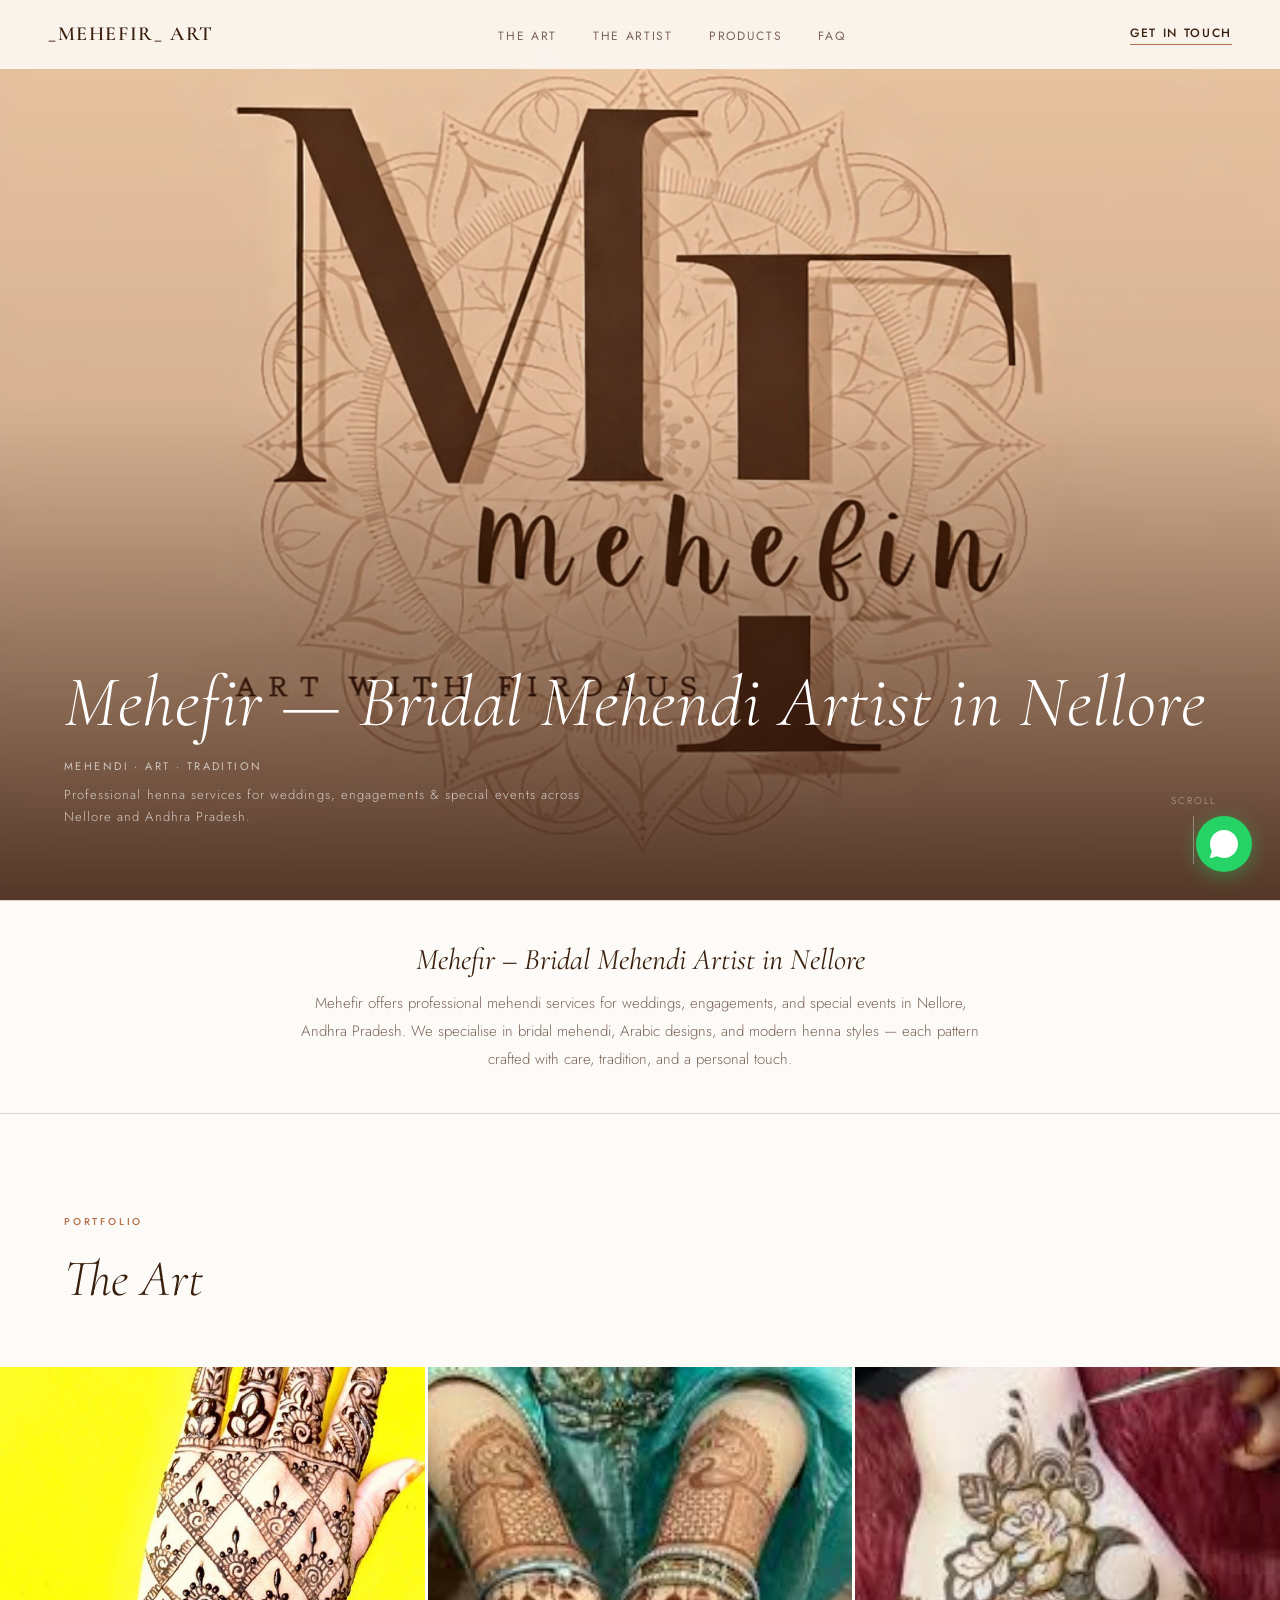
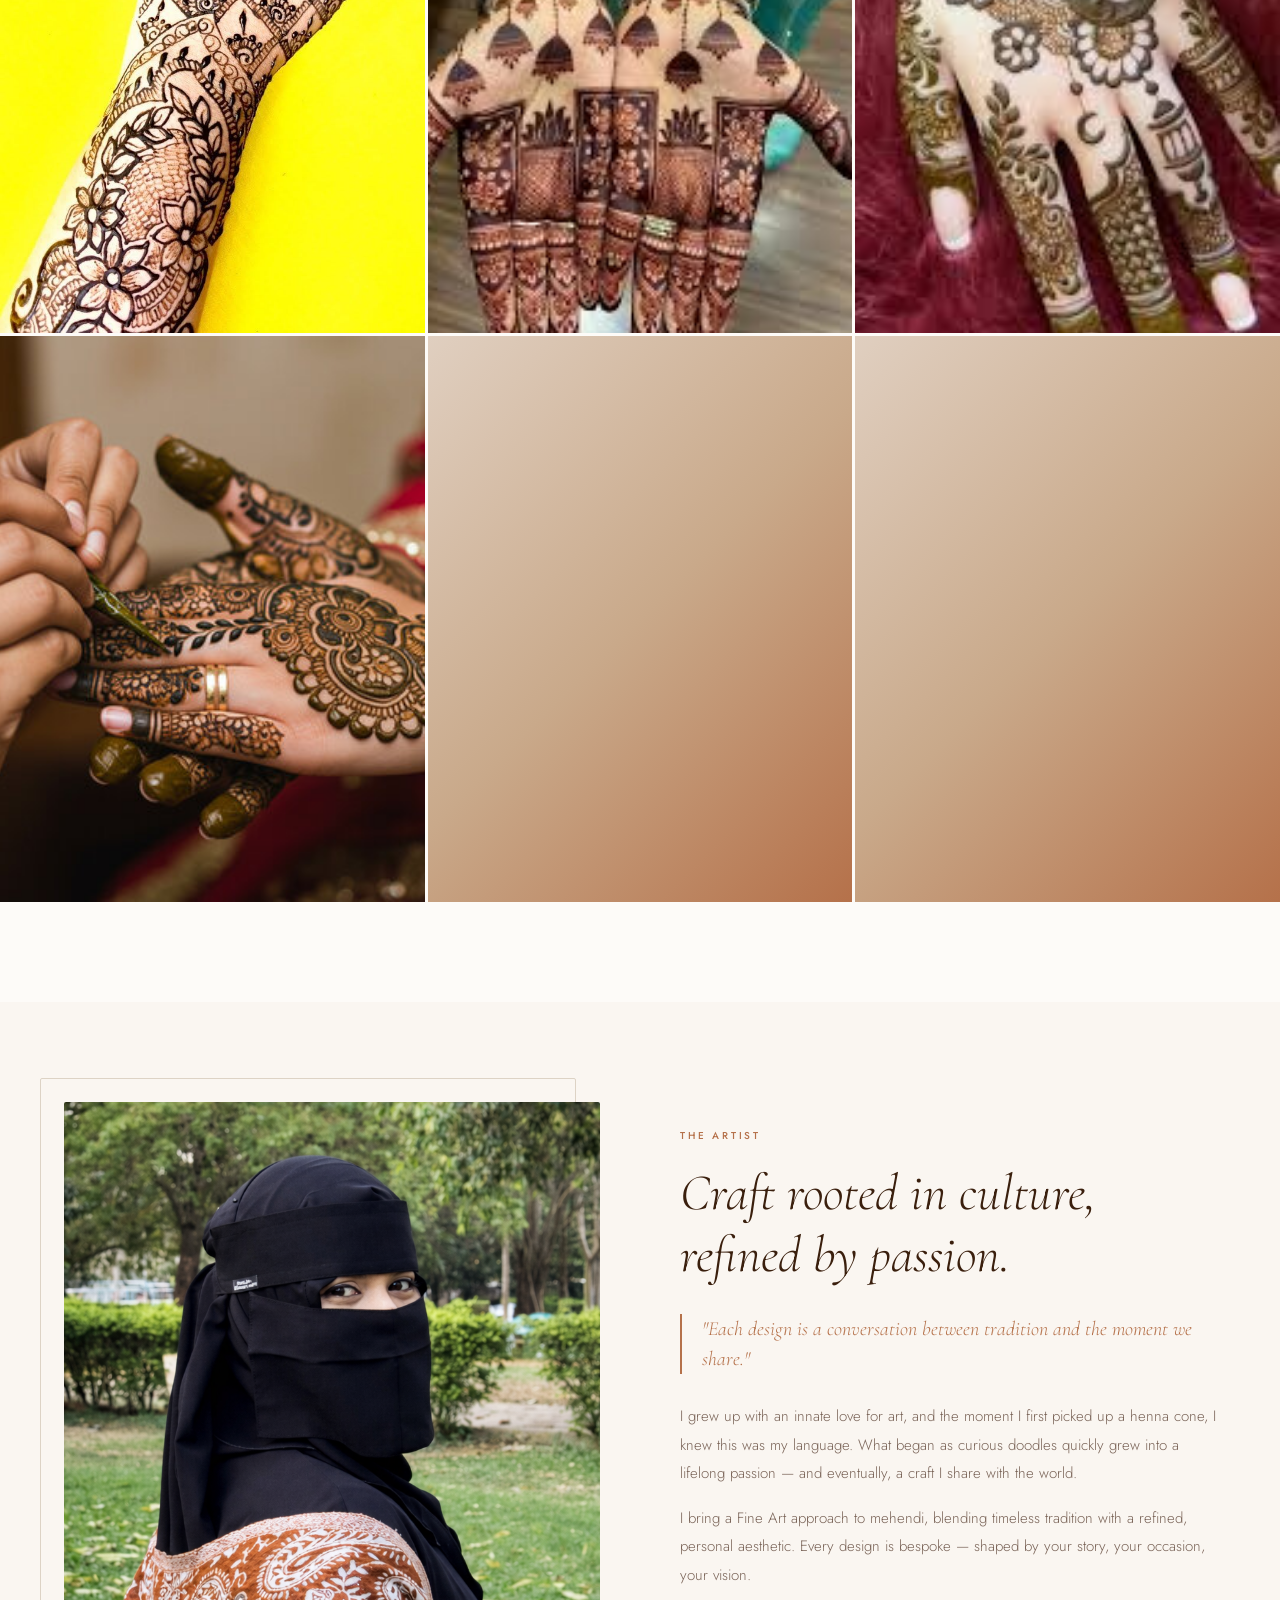
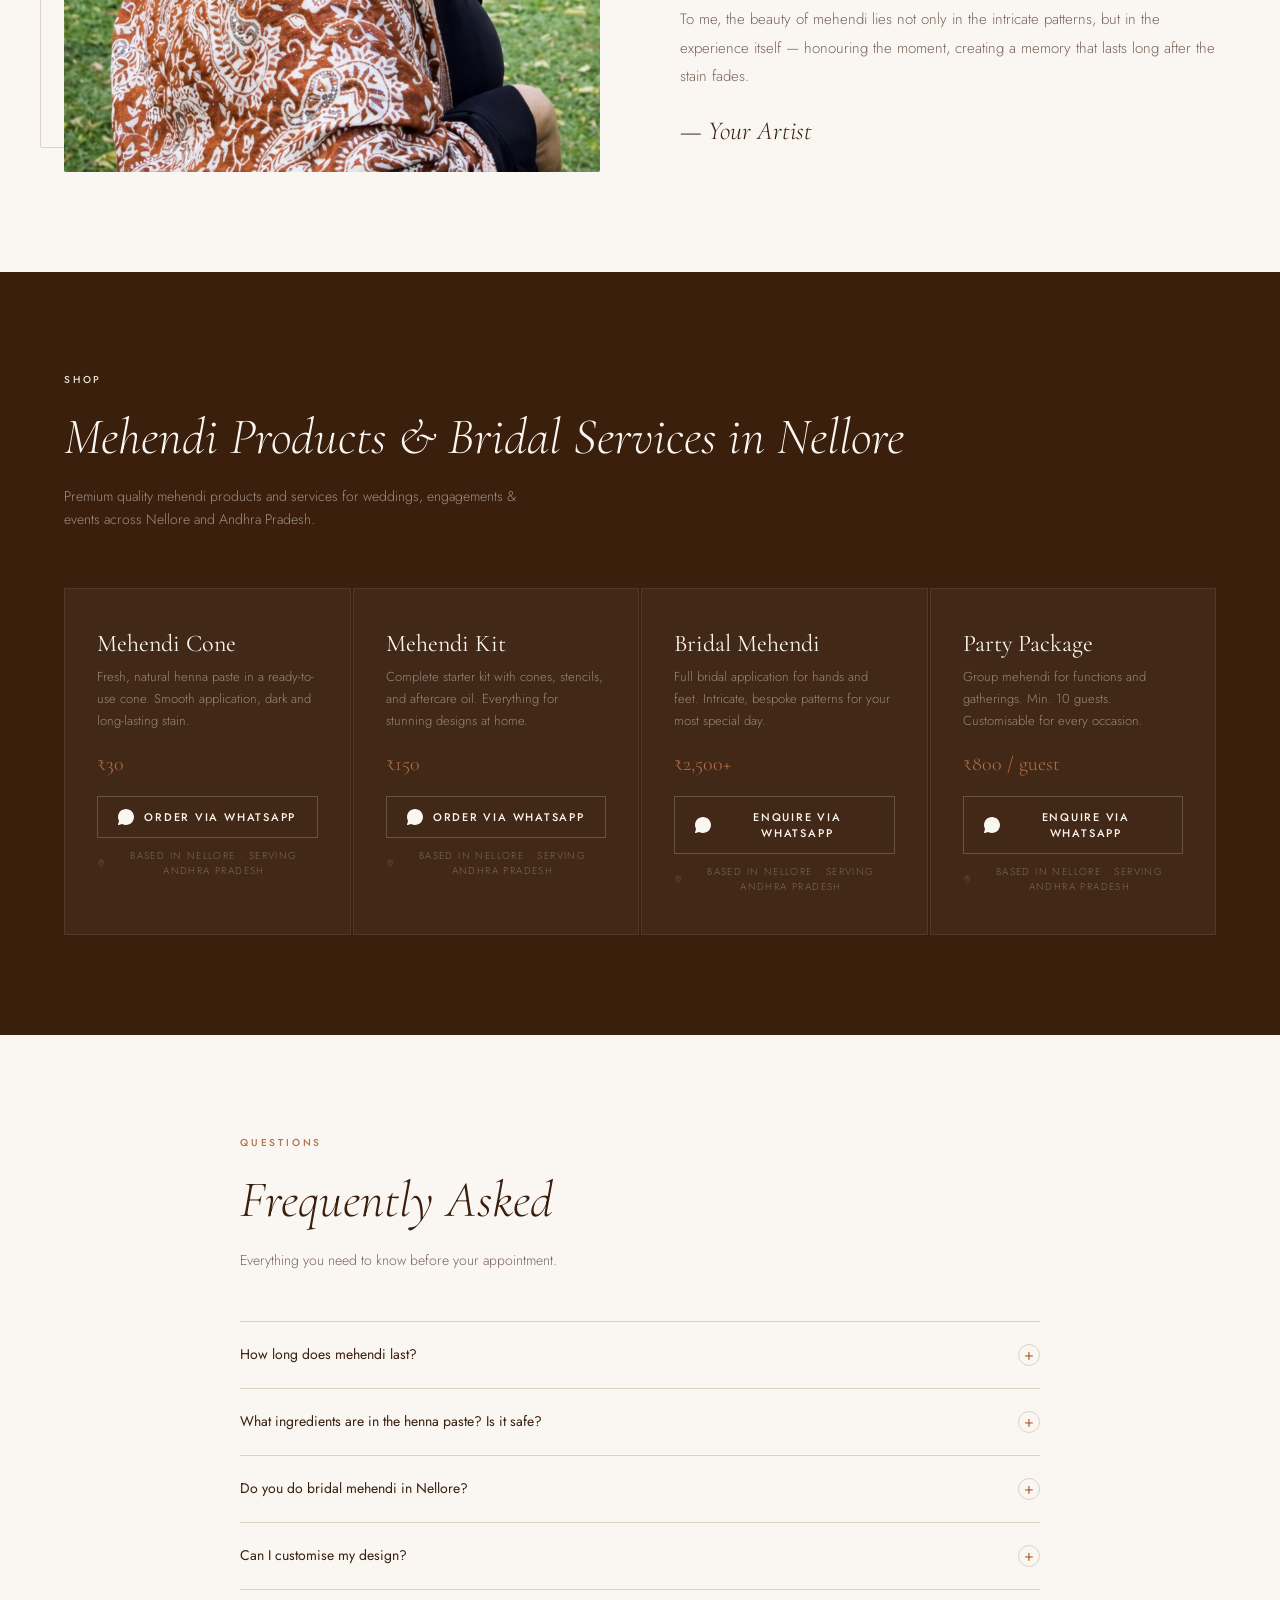
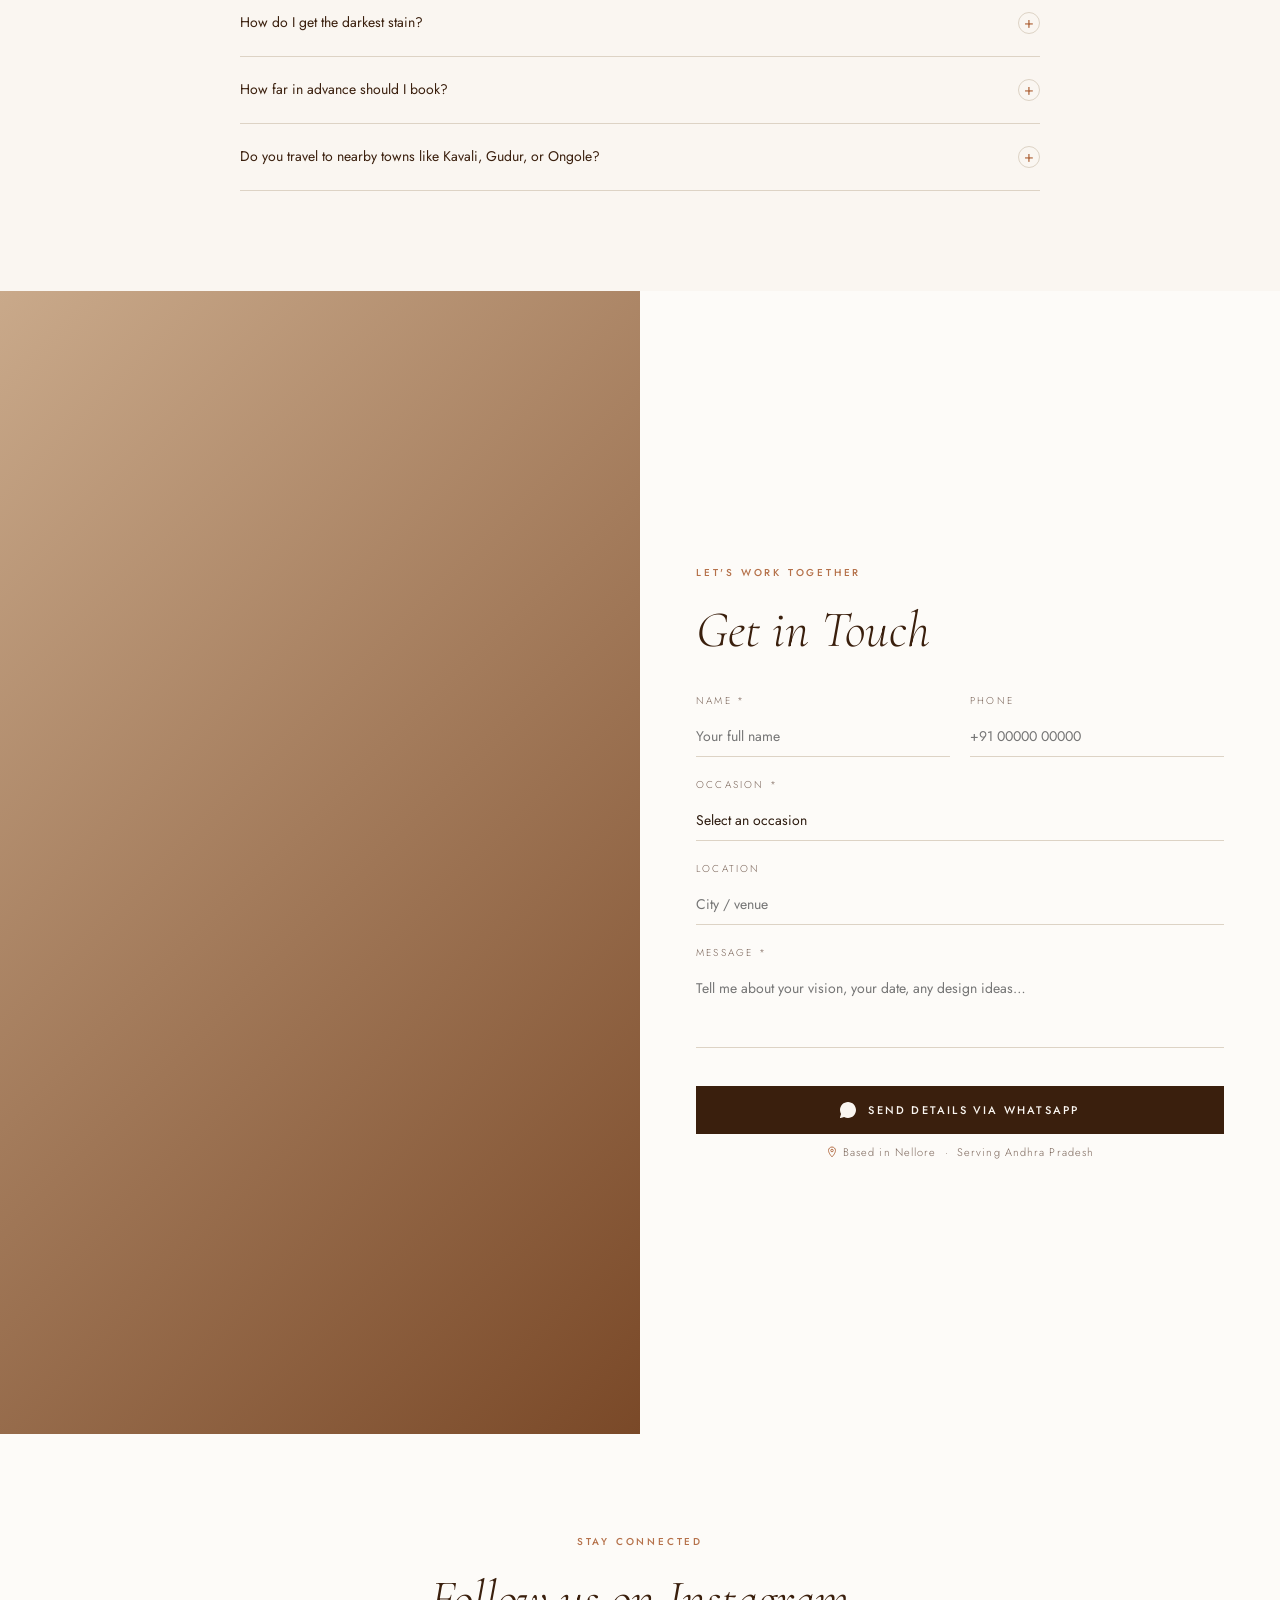
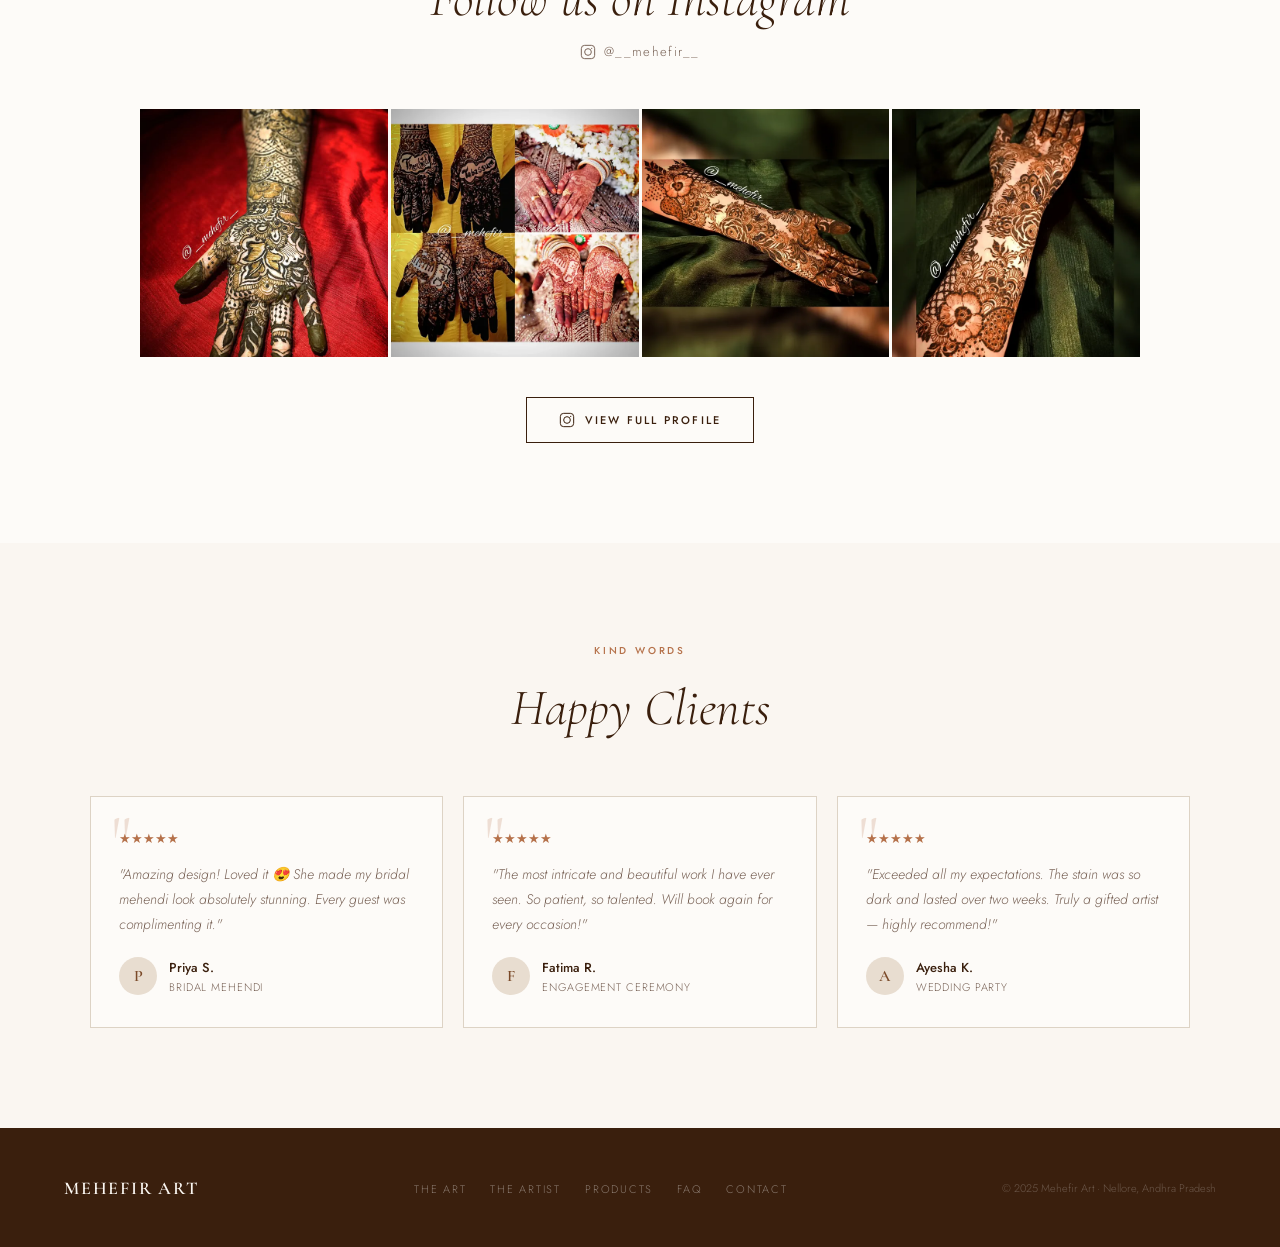
==== commit 248a0b03: "Enhance gallery with captions and update product info Added gallery captions and updated product des" ====
--- a/index.html
+++ b/index.html
@@ -370,6 +370,27 @@
   width: 100%; height: 100%;
   background: linear-gradient(135deg, #e0cfc0 0%, #c9a98a 50%, #b5714a 100%);
 }
+.gallery-caption {
+  position: absolute;
+  bottom: 0; left: 0; right: 0;
+  background: linear-gradient(to top, rgba(42,15,5,0.82) 0%, transparent 100%);
+  padding: 32px 18px 16px;
+  pointer-events: none;
+  opacity: 0;
+  transition: opacity 0.35s ease;
+}
+.gallery-item:hover .gallery-caption { opacity: 1; }
+.gallery-caption span {
+  display: block;
+  font-size: 10px; font-weight: 500; letter-spacing: 0.22em;
+  text-transform: uppercase; color: rgba(255,255,255,0.75);
+}
+.gallery-caption strong {
+  display: block;
+  font-family: 'Cormorant Garamond', serif;
+  font-size: 18px; font-weight: 300; font-style: italic;
+  color: #fff; margin-top: 3px;
+}
 
 /* ══════════════════════════════
    ABOUT
@@ -436,6 +457,12 @@
 }
 .btn-order svg { width: 16px; flex-shrink: 0; }
 .btn-order:hover { background: var(--terracotta); border-color: var(--terracotta); }
+.location-note {
+  font-size: 10px; letter-spacing: 0.14em; text-transform: uppercase;
+  color: rgba(255,255,255,0.3); margin-top: 10px; text-align: center;
+  display: flex; align-items: center; justify-content: center; gap: 5px;
+}
+.location-note svg { width: 11px; opacity: 0.6; }
 
 /* ══════════════════════════════
    FAQ
@@ -502,6 +529,13 @@
 }
 .btn-send:hover { background: var(--terracotta); }
 .btn-send svg { width: 16px; }
+.contact-location-note {
+  font-size: 11px; letter-spacing: 0.1em;
+  color: var(--text-light); margin-top: 10px;
+  text-align: center; display: flex;
+  align-items: center; justify-content: center; gap: 5px;
+}
+.contact-location-note svg { width: 12px; color: var(--terracotta); }
 
 /* ══════════════════════════════
    INSTAGRAM
@@ -817,12 +851,12 @@
     <h2 class="section-title">The Art</h2>
   </div>
   <div class="gallery-grid">
-    <div class="gallery-item"><img src="mehendi1.jpg" alt="Bridal Mehendi design by Mehefir, Nellore" onerror="this.outerHTML='<div class=ph></div>'"></div>
-    <div class="gallery-item"><img src="mehendi2.jpg" alt="Arabic henna pattern by Mehefir" onerror="this.outerHTML='<div class=ph></div>'"></div>
-    <div class="gallery-item"><img src="mehendi3.jpg" alt="Intricate mehendi design for wedding" onerror="this.outerHTML='<div class=ph></div>'"></div>
-    <div class="gallery-item"><img src="mehendi4.jpg" alt="Traditional bridal henna by Mehefir artist" onerror="this.outerHTML='<div class=ph></div>'"></div>
-    <div class="gallery-item"><img src="mehendi5.jpg" alt="Modern mehendi design for engagement ceremony" onerror="this.outerHTML='<div class=ph></div>'"></div>
-    <div class="gallery-item"><img src="mehendi6.jpg" alt="Full hand mehendi design Nellore" onerror="this.outerHTML='<div class=ph></div>'"></div>
+    <div class="gallery-item"><img src="mehendi1.jpg" alt="Bridal Mehendi design by Mehefir, Nellore" onerror="this.outerHTML='<div class=ph></div>'"><div class="gallery-caption"><span>Signature Style</span><strong>Bridal Mehendi</strong></div></div>
+    <div class="gallery-item"><img src="mehendi2.jpg" alt="Arabic henna pattern by Mehefir" onerror="this.outerHTML='<div class=ph></div>'"><div class="gallery-caption"><span>Contemporary</span><strong>Arabic Design</strong></div></div>
+    <div class="gallery-item"><img src="mehendi3.jpg" alt="Intricate mehendi design for wedding" onerror="this.outerHTML='<div class=ph></div>'"><div class="gallery-caption"><span>Traditional</span><strong>Full Hand Mehendi</strong></div></div>
+    <div class="gallery-item"><img src="mehendi4.jpg" alt="Traditional bridal henna by Mehefir artist" onerror="this.outerHTML='<div class=ph></div>'"><div class="gallery-caption"><span>Bridal</span><strong>Rajasthani Style</strong></div></div>
+    <div class="gallery-item"><img src="mehendi5.jpg" alt="Modern mehendi design for engagement ceremony" onerror="this.outerHTML='<div class=ph></div>'"><div class="gallery-caption"><span>Fusion</span><strong>Modern Minimalist</strong></div></div>
+    <div class="gallery-item"><img src="mehendi6.jpg" alt="Full hand mehendi design Nellore" onerror="this.outerHTML='<div class=ph></div>'"><div class="gallery-caption"><span>Festive</span><strong>Party Mehendi</strong></div></div>
   </div>
 </section>
 
@@ -848,8 +882,8 @@
 <!-- ══ PRODUCTS ══ -->
 <section id="products" class="products-section">
   <span class="section-label">Shop</span>
-  <h2 class="section-title" style="color:var(--cream)">Products &amp; Services</h2>
-  <p class="products-intro">Premium quality mehendi products and services, crafted with care for every occasion.</p>
+  <h2 class="section-title" style="color:var(--cream)">Mehendi Products &amp; Bridal Services in Nellore</h2>
+  <p class="products-intro">Premium quality mehendi products and services for weddings, engagements &amp; events across Nellore and Andhra Pradesh.</p>
   <div class="products-grid">
     <div class="product-card">
       <h3>Mehendi Cone</h3>
@@ -859,6 +893,7 @@
         <svg viewBox="0 0 24 24" fill="currentColor"><path d="M17.472 14.382c-.297-.149-1.758-.867-2.03-.967-.273-.099-.471-.148-.67.15-.197.297-.767.966-.94 1.164-.173.199-.347.223-.644.075-.297-.15-1.255-.463-2.39-1.475-.883-.788-1.48-1.761-1.653-2.059-.173-.297-.018-.458.13-.606.134-.133.298-.347.446-.52.149-.174.198-.298.298-.497.099-.198.05-.371-.025-.52-.075-.149-.669-1.612-.916-2.207-.242-.579-.487-.5-.669-.51-.173-.008-.371-.01-.57-.01-.198 0-.52.074-.792.372-.272.297-1.04 1.016-1.04 2.479 0 1.462 1.065 2.875 1.213 3.074.149.198 2.096 3.2 5.077 4.487.709.306 1.262.489 1.694.625.712.227 1.36.195 1.871.118.571-.085 1.758-.719 2.006-1.413.248-.694.248-1.289.173-1.413-.074-.124-.272-.198-.57-.347z"/><path d="M12 0C5.373 0 0 5.373 0 12c0 2.127.559 4.117 1.532 5.852L.057 23.057a.75.75 0 00.916.916l5.205-1.475A11.944 11.944 0 0012 24c6.627 0 12-5.373 12-12S18.627 0 12 0z"/></svg>
         Order via WhatsApp
       </button>
+      <p class="location-note"><svg viewBox="0 0 24 24" fill="none" stroke="currentColor" stroke-width="2"><path d="M12 2C8.13 2 5 5.13 5 9c0 5.25 7 13 7 13s7-7.75 7-13c0-3.87-3.13-7-7-7z"/><circle cx="12" cy="9" r="2.5"/></svg>Based in Nellore · Serving Andhra Pradesh</p>
     </div>
     <div class="product-card">
       <h3>Mehendi Kit</h3>
@@ -868,6 +903,7 @@
         <svg viewBox="0 0 24 24" fill="currentColor"><path d="M17.472 14.382c-.297-.149-1.758-.867-2.03-.967-.273-.099-.471-.148-.67.15-.197.297-.767.966-.94 1.164-.173.199-.347.223-.644.075-.297-.15-1.255-.463-2.39-1.475-.883-.788-1.48-1.761-1.653-2.059-.173-.297-.018-.458.13-.606.134-.133.298-.347.446-.52.149-.174.198-.298.298-.497.099-.198.05-.371-.025-.52-.075-.149-.669-1.612-.916-2.207-.242-.579-.487-.5-.669-.51-.173-.008-.371-.01-.57-.01-.198 0-.52.074-.792.372-.272.297-1.04 1.016-1.04 2.479 0 1.462 1.065 2.875 1.213 3.074.149.198 2.096 3.2 5.077 4.487.709.306 1.262.489 1.694.625.712.227 1.36.195 1.871.118.571-.085 1.758-.719 2.006-1.413.248-.694.248-1.289.173-1.413-.074-.124-.272-.198-.57-.347z"/><path d="M12 0C5.373 0 0 5.373 0 12c0 2.127.559 4.117 1.532 5.852L.057 23.057a.75.75 0 00.916.916l5.205-1.475A11.944 11.944 0 0012 24c6.627 0 12-5.373 12-12S18.627 0 12 0z"/></svg>
         Order via WhatsApp
       </button>
+      <p class="location-note"><svg viewBox="0 0 24 24" fill="none" stroke="currentColor" stroke-width="2"><path d="M12 2C8.13 2 5 5.13 5 9c0 5.25 7 13 7 13s7-7.75 7-13c0-3.87-3.13-7-7-7z"/><circle cx="12" cy="9" r="2.5"/></svg>Based in Nellore · Serving Andhra Pradesh</p>
     </div>
     <div class="product-card">
       <h3>Bridal Mehendi</h3>
@@ -877,6 +913,7 @@
         <svg viewBox="0 0 24 24" fill="currentColor"><path d="M17.472 14.382c-.297-.149-1.758-.867-2.03-.967-.273-.099-.471-.148-.67.15-.197.297-.767.966-.94 1.164-.173.199-.347.223-.644.075-.297-.15-1.255-.463-2.39-1.475-.883-.788-1.48-1.761-1.653-2.059-.173-.297-.018-.458.13-.606.134-.133.298-.347.446-.52.149-.174.198-.298.298-.497.099-.198.05-.371-.025-.52-.075-.149-.669-1.612-.916-2.207-.242-.579-.487-.5-.669-.51-.173-.008-.371-.01-.57-.01-.198 0-.52.074-.792.372-.272.297-1.04 1.016-1.04 2.479 0 1.462 1.065 2.875 1.213 3.074.149.198 2.096 3.2 5.077 4.487.709.306 1.262.489 1.694.625.712.227 1.36.195 1.871.118.571-.085 1.758-.719 2.006-1.413.248-.694.248-1.289.173-1.413-.074-.124-.272-.198-.57-.347z"/><path d="M12 0C5.373 0 0 5.373 0 12c0 2.127.559 4.117 1.532 5.852L.057 23.057a.75.75 0 00.916.916l5.205-1.475A11.944 11.944 0 0012 24c6.627 0 12-5.373 12-12S18.627 0 12 0z"/></svg>
         Enquire via WhatsApp
       </button>
+      <p class="location-note"><svg viewBox="0 0 24 24" fill="none" stroke="currentColor" stroke-width="2"><path d="M12 2C8.13 2 5 5.13 5 9c0 5.25 7 13 7 13s7-7.75 7-13c0-3.87-3.13-7-7-7z"/><circle cx="12" cy="9" r="2.5"/></svg>Based in Nellore · Serving Andhra Pradesh</p>
     </div>
     <div class="product-card">
       <h3>Party Package</h3>
@@ -886,6 +923,7 @@
         <svg viewBox="0 0 24 24" fill="currentColor"><path d="M17.472 14.382c-.297-.149-1.758-.867-2.03-.967-.273-.099-.471-.148-.67.15-.197.297-.767.966-.94 1.164-.173.199-.347.223-.644.075-.297-.15-1.255-.463-2.39-1.475-.883-.788-1.48-1.761-1.653-2.059-.173-.297-.018-.458.13-.606.134-.133.298-.347.446-.52.149-.174.198-.298.298-.497.099-.198.05-.371-.025-.52-.075-.149-.669-1.612-.916-2.207-.242-.579-.487-.5-.669-.51-.173-.008-.371-.01-.57-.01-.198 0-.52.074-.792.372-.272.297-1.04 1.016-1.04 2.479 0 1.462 1.065 2.875 1.213 3.074.149.198 2.096 3.2 5.077 4.487.709.306 1.262.489 1.694.625.712.227 1.36.195 1.871.118.571-.085 1.758-.719 2.006-1.413.248-.694.248-1.289.173-1.413-.074-.124-.272-.198-.57-.347z"/><path d="M12 0C5.373 0 0 5.373 0 12c0 2.127.559 4.117 1.532 5.852L.057 23.057a.75.75 0 00.916.916l5.205-1.475A11.944 11.944 0 0012 24c6.627 0 12-5.373 12-12S18.627 0 12 0z"/></svg>
         Enquire via WhatsApp
       </button>
+      <p class="location-note"><svg viewBox="0 0 24 24" fill="none" stroke="currentColor" stroke-width="2"><path d="M12 2C8.13 2 5 5.13 5 9c0 5.25 7 13 7 13s7-7.75 7-13c0-3.87-3.13-7-7-7z"/><circle cx="12" cy="9" r="2.5"/></svg>Based in Nellore · Serving Andhra Pradesh</p>
     </div>
   </div>
 </section>
@@ -921,6 +959,10 @@
         <button class="faq-question" onclick="toggleFaq(this)">How far in advance should I book?<span class="faq-icon">+</span></button>
         <div class="faq-answer"><p>For bridal bookings, we recommend enquiring at least 3–6 months in advance, especially during peak wedding season. For smaller occasions, 2–4 weeks notice is usually sufficient.</p></div>
       </div>
+      <div class="faq-item">
+        <button class="faq-question" onclick="toggleFaq(this)">Do you travel to nearby towns like Kavali, Gudur, or Ongole?<span class="faq-icon">+</span></button>
+        <div class="faq-answer"><p>Yes! We're happy to travel to nearby towns including Kavali, Gudur, Sullurpeta, Venkatagiri, Ongole, and other locations across Nellore district and greater Andhra Pradesh. A small travel charge may apply depending on distance — please mention your location when you enquire and we'll give you a clear quote.</p></div>
+      </div>
     </div>
   </div>
 </section>
@@ -966,8 +1008,12 @@
     </div>
     <button class="btn-send" onclick="sendMsg()">
       <svg viewBox="0 0 24 24" fill="currentColor"><path d="M17.472 14.382c-.297-.149-1.758-.867-2.03-.967-.273-.099-.471-.148-.67.15-.197.297-.767.966-.94 1.164-.173.199-.347.223-.644.075-.297-.15-1.255-.463-2.39-1.475-.883-.788-1.48-1.761-1.653-2.059-.173-.297-.018-.458.13-.606.134-.133.298-.347.446-.52.149-.174.198-.298.298-.497.099-.198.05-.371-.025-.52-.075-.149-.669-1.612-.916-2.207-.242-.579-.487-.5-.669-.51-.173-.008-.371-.01-.57-.01-.198 0-.52.074-.792.372-.272.297-1.04 1.016-1.04 2.479 0 1.462 1.065 2.875 1.213 3.074.149.198 2.096 3.2 5.077 4.487.709.306 1.262.489 1.694.625.712.227 1.36.195 1.871.118.571-.085 1.758-.719 2.006-1.413.248-.694.248-1.289.173-1.413-.074-.124-.272-.198-.57-.347z"/><path d="M12 0C5.373 0 0 5.373 0 12c0 2.127.559 4.117 1.532 5.852L.057 23.057a.75.75 0 00.916.916l5.205-1.475A11.944 11.944 0 0012 24c6.627 0 12-5.373 12-12S18.627 0 12 0z"/></svg>
-      Send via WhatsApp
+      Send Details via WhatsApp
     </button>
+    <p class="contact-location-note">
+      <svg viewBox="0 0 24 24" fill="none" stroke="currentColor" stroke-width="2"><path d="M12 2C8.13 2 5 5.13 5 9c0 5.25 7 13 7 13s7-7.75 7-13c0-3.87-3.13-7-7-7z"/><circle cx="12" cy="9" r="2.5"/></svg>
+      Based in Nellore &nbsp;·&nbsp; Serving Andhra Pradesh
+    </p>
   </div>
 </section>
 
